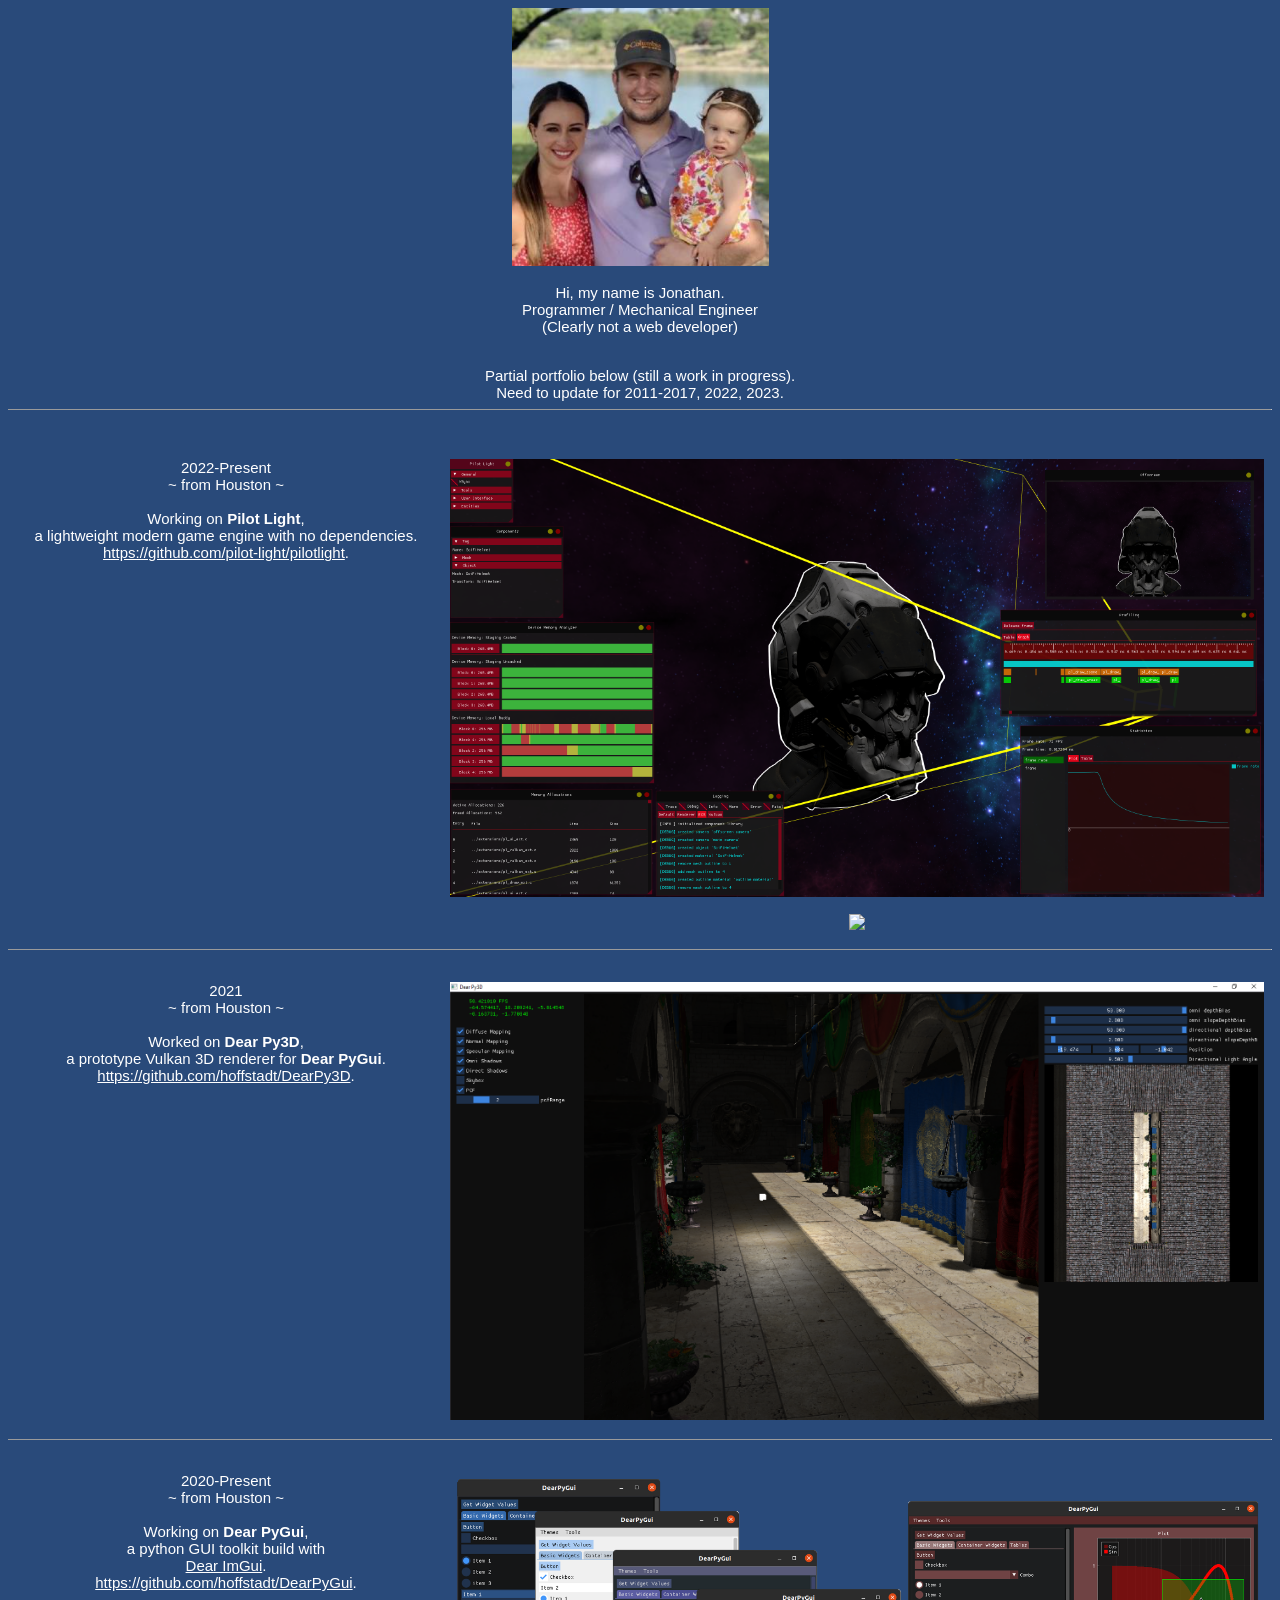
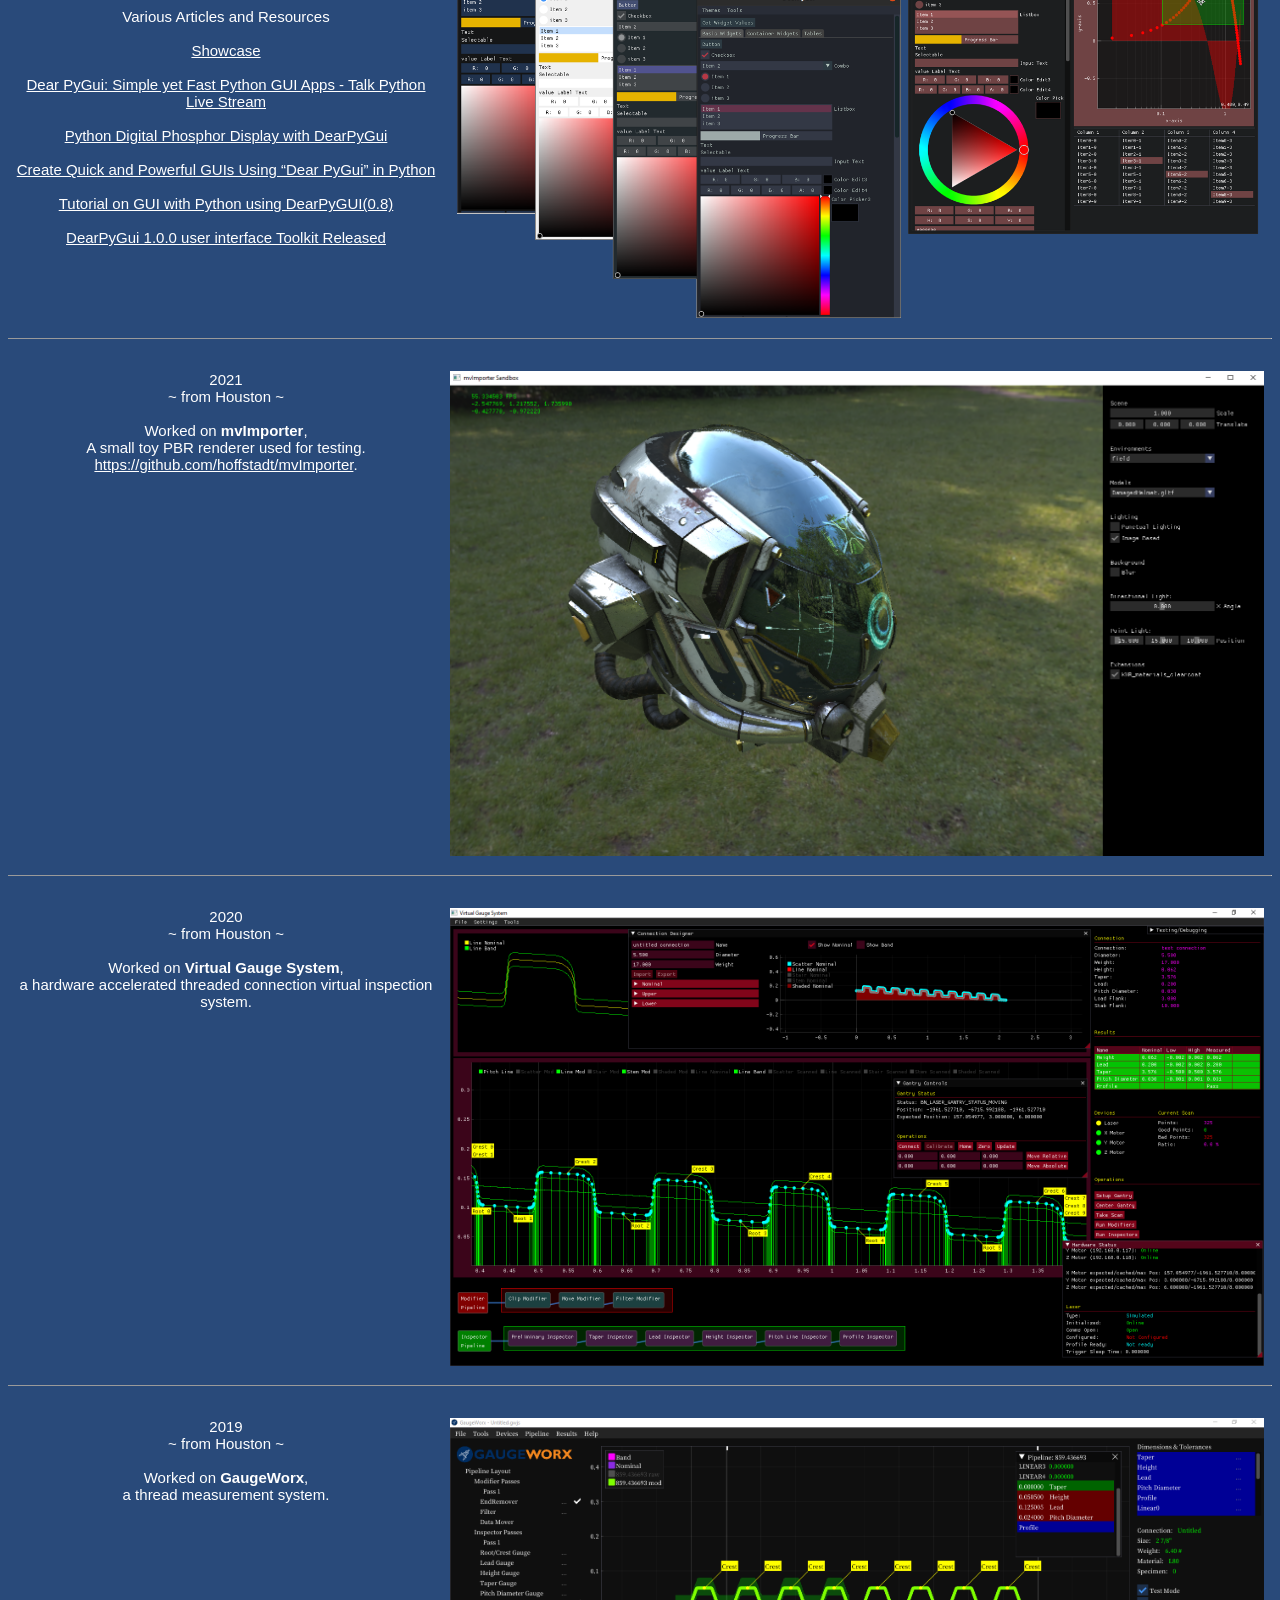
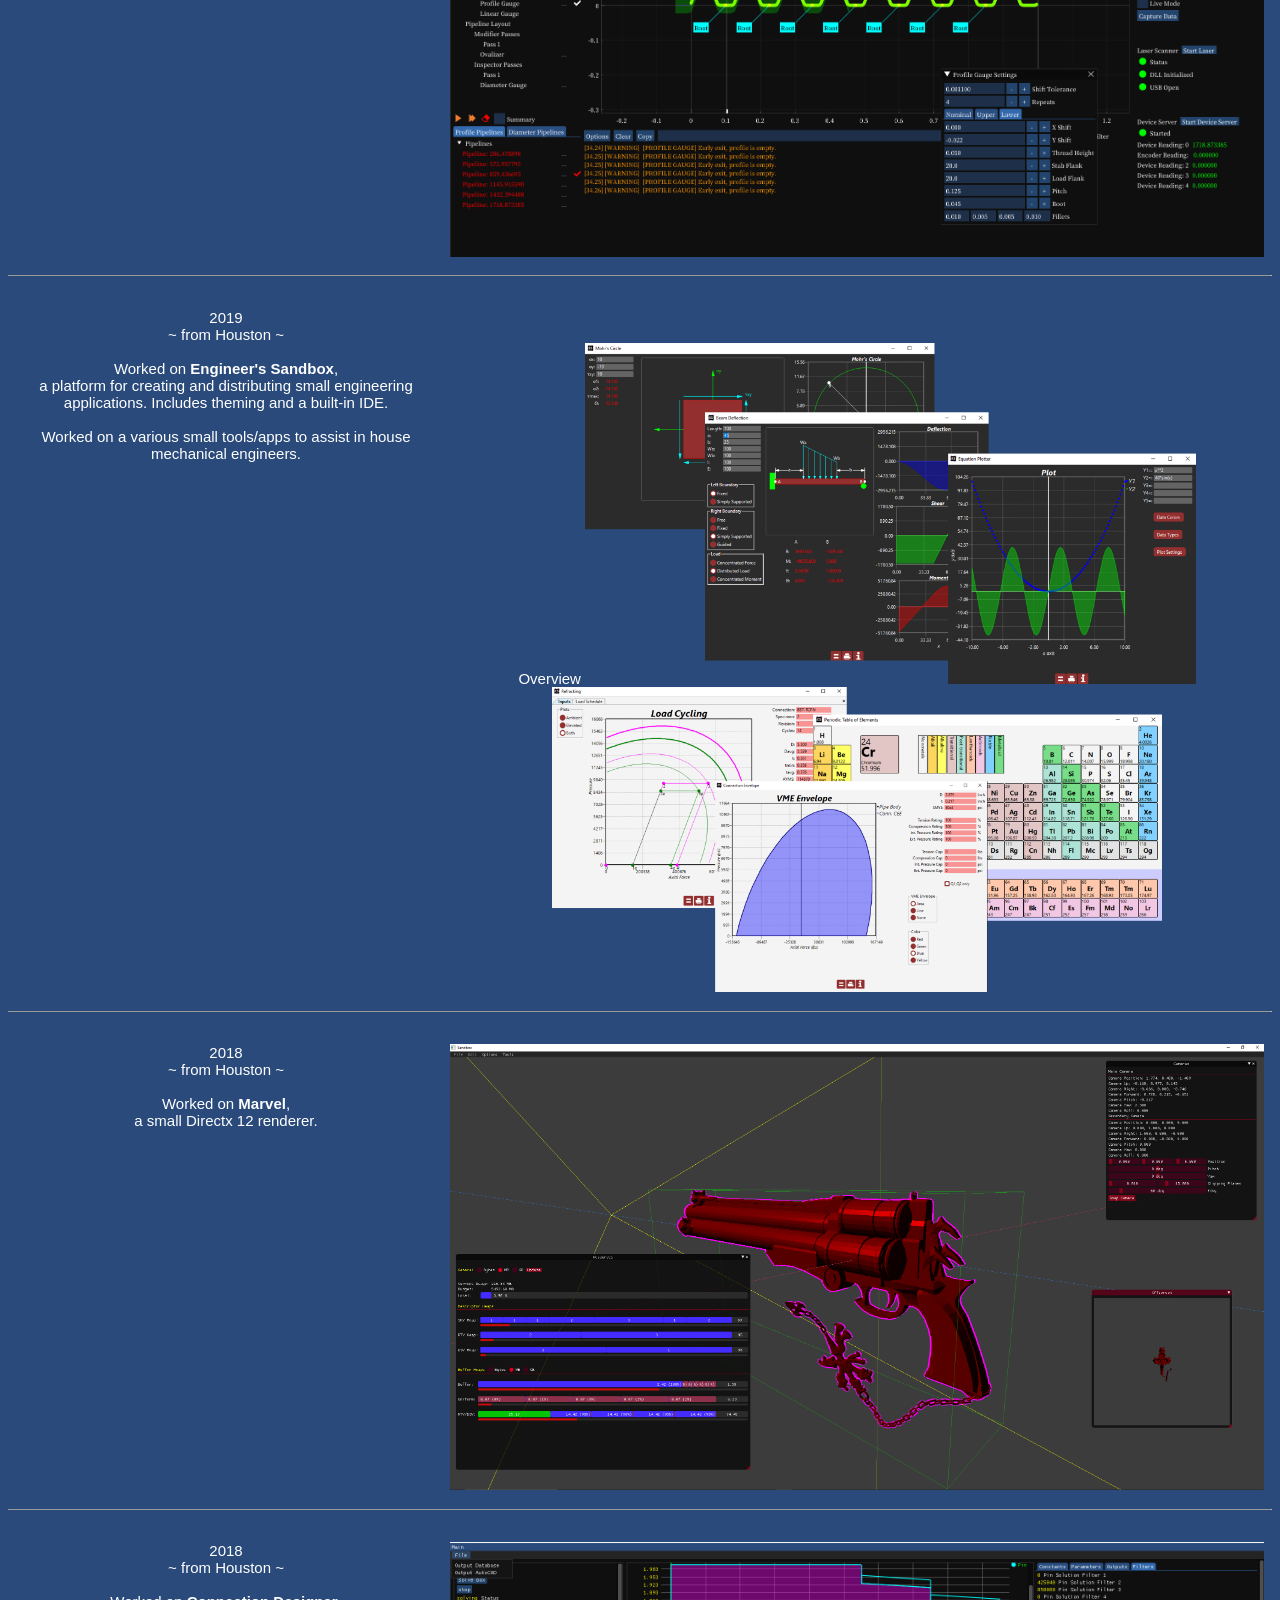
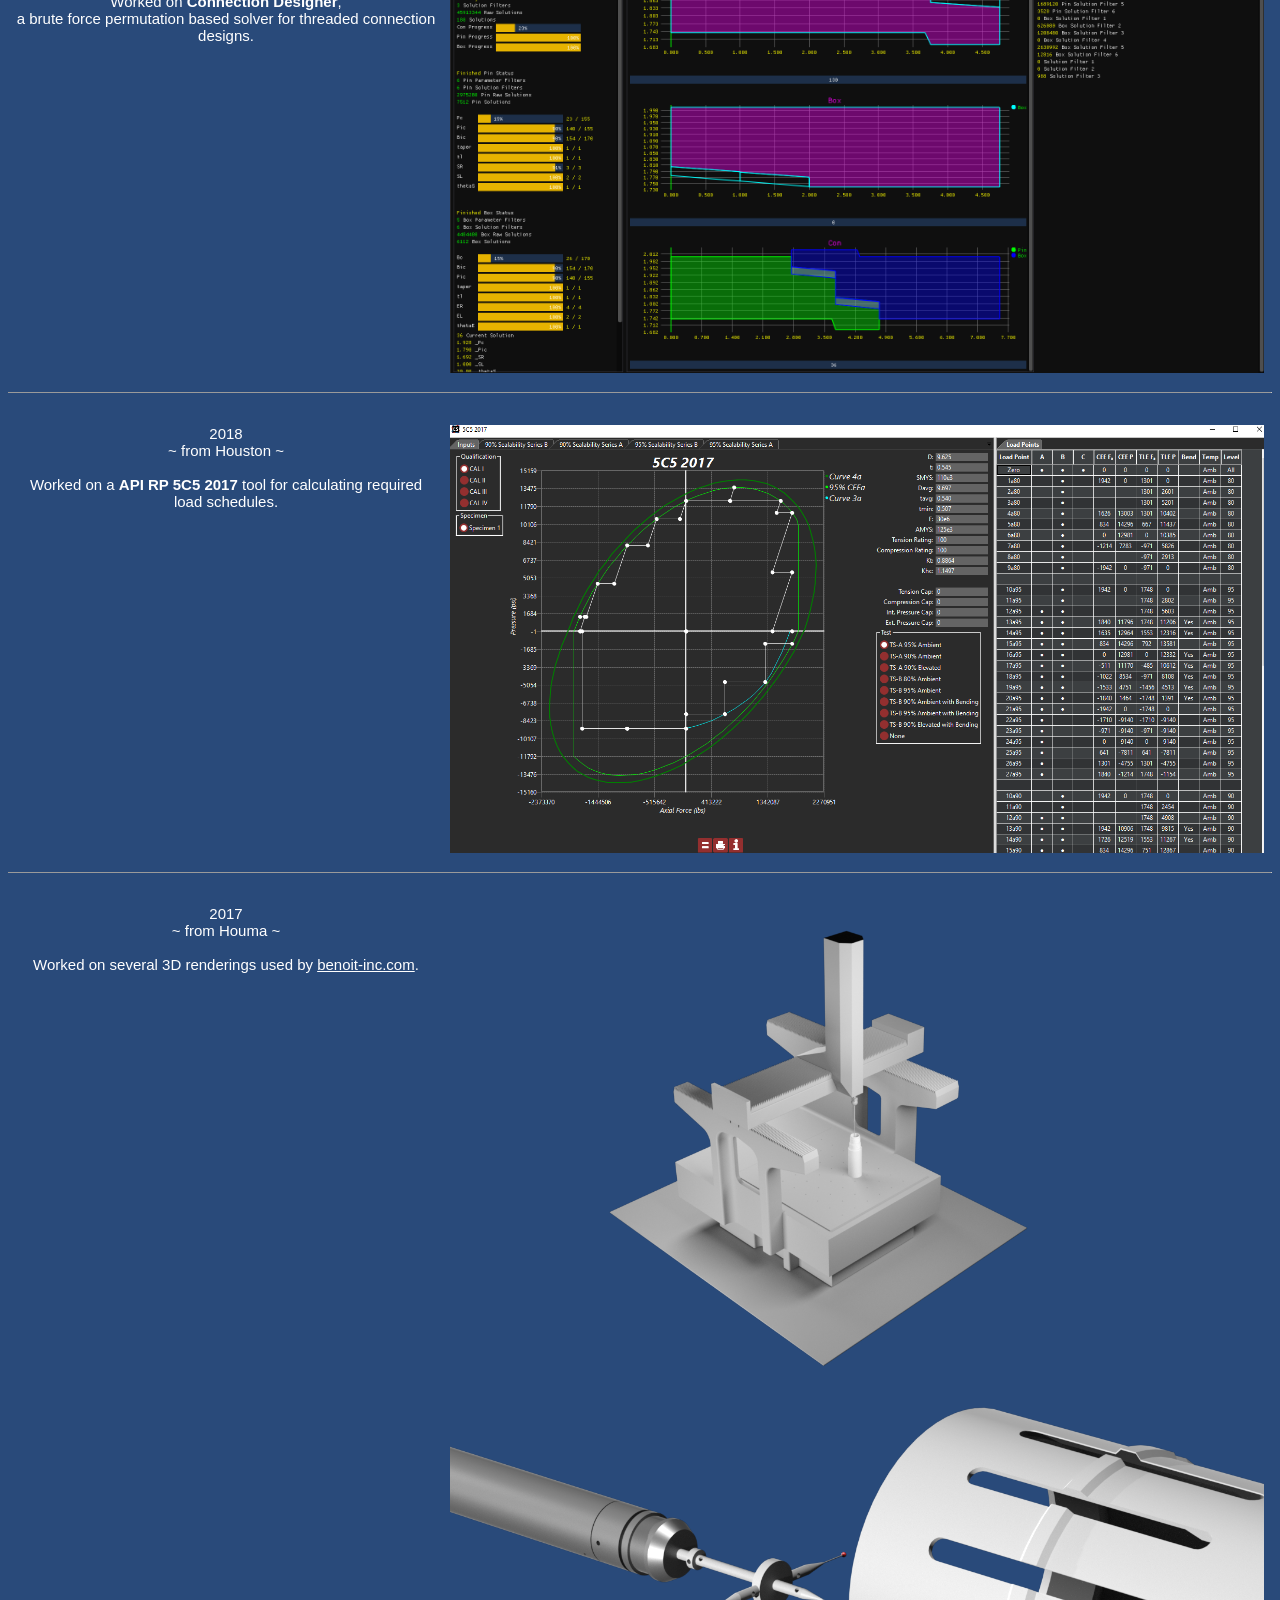
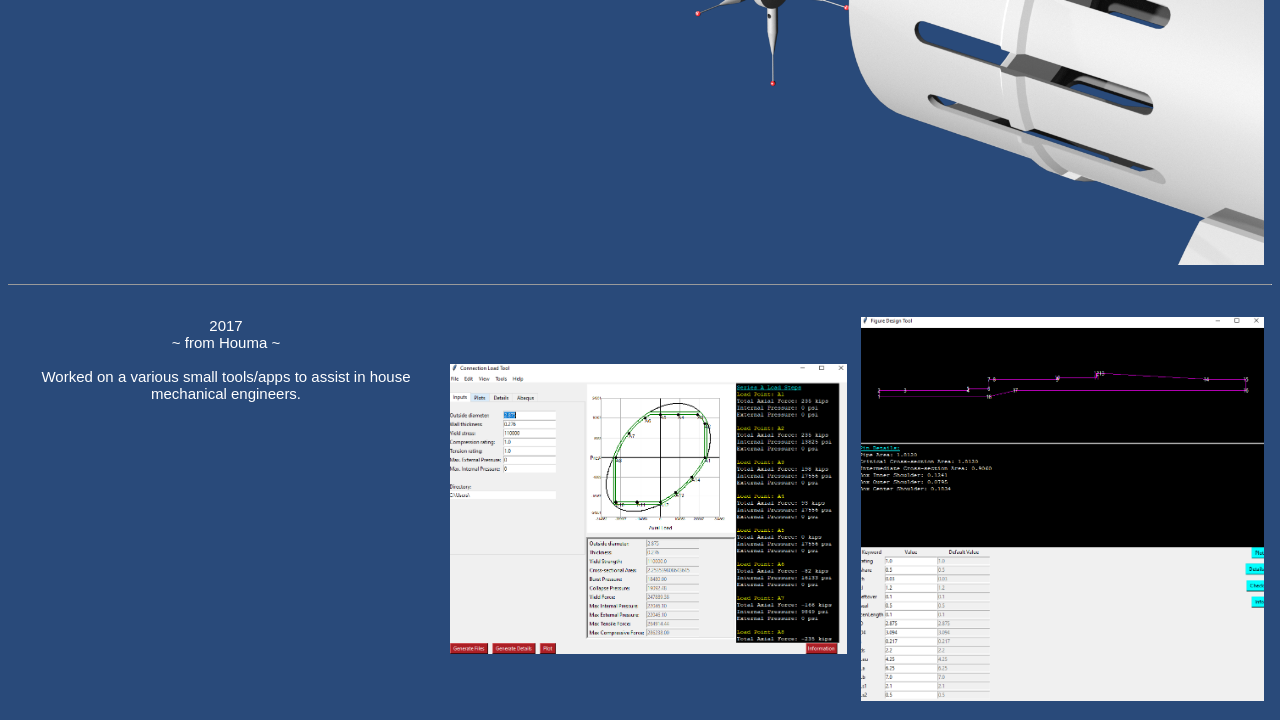
==== docs/index.html @ e937df0d "Update index.html" ====
<!DOCTYPE html>
<html lang="en">
<head>
    <meta charset="UTF-8">
    <title>Jonathan Hoffstadt</title>
</head>

<style>

    body {
        background-color: #294a7a;
        color: white;
        font: 15px Calibri, sans-serif;
    }

    a {
        color: white;
        font: 15px Calibri, sans-serif;
    }

    img {
        alignment: center;
        /*width: 10%;*/
        /*height: 10%;*/
    }


</style>

<body>
    <div style="text-align: center;">

        <img src="images/ProfilePic.png" width="257" height="258" >
        <p>
            Hi, my name is Jonathan.
            <br> Programmer / Mechanical Engineer
            <br> (Clearly not a web developer)
        </p>

        <br> Partial portfolio below (still a work in progress).
        <br> Need to update for 2011-2017, 2022, 2023.
        <HR SIZE="1">

        <TABLE border=0 cellpadding=6>
            <TR>
                <TD valign=top width=420>
                    2022-Present
                    <BR>~ from Houston  ~
                    <BR>
                    <BR>Working on <B>Pilot Light</B>,
                    <BR>a lightweight modern game engine with no dependencies.
                    <BR><A href="https://github.com/pilot-light/pilotlight">https://github.com/pilot-light/pilotlight</A>.
                </TD>
                <br>
                <TD>
                    <img src="images/tooling1.PNG" width=100% height=auto>
                </TD>
            </TR>
            <TR>
                <TD></TD>
                <br>
                <TD>
                    <img src="images/firstimage.PNG" width=100% height=auto>
                </TD>
            </TR>
        </TABLE>

        <HR SIZE="1">

        <TABLE border=0 cellpadding=6>
            <TR>
                <TD valign=top width=420>
                    2021
                    <BR>~ from Houston  ~
                    <BR>
                    <BR>Worked on <B>Dear Py3D</B>,
                    <BR>a prototype Vulkan 3D renderer for <B>Dear PyGui</B>.
                    <BR><A href="https://github.com/hoffstadt/DearPy3D">https://github.com/hoffstadt/DearPy3D</A>.
                </TD>
                <br>
                <TD>
                    <img src="images/dpg3d.png" width=100% height=auto>
                </TD>
            </TR>
        </TABLE>

        <HR SIZE="1">

        <TABLE border=0 cellpadding=6>
            <TR>
                <TD valign=top width=420>
                    2020-Present
                    <BR>~ from Houston  ~
                    <BR>
                    <BR>Working on <B>Dear PyGui</B>,
                    <BR>a python GUI toolkit build with <BR><A href="https://github.com/ocornut/imgui">Dear ImGui</A>.
                    <BR><A href="https://github.com/hoffstadt/DearPyGui">https://github.com/hoffstadt/DearPyGui</A>.
                    <BR>
                    <BR>Various Articles and Resources
                    <BR>
                    <BR><A href="https://github.com/hoffstadt/DearPyGui/wiki/Dear-PyGui-Showcase">Showcase</A>
                    <BR>
                    <BR><A href="https://www.youtube.com/watch?v=vw5aTVx4VVw&t=1971s">Dear PyGui: Simple yet Fast Python GUI Apps - Talk Python Live Stream</A>
                    <BR>
                    <BR><A href="https://teaandtechtime.com/python-digital-phosphor-display-with-dearpygui/">Python Digital Phosphor Display with DearPyGui</A>
                    <BR>
                    <BR><A href="https://medium.datadriveninvestor.com/create-quick-and-powerful-guis-using-dear-pygui-in-python-713cc138bf5a">Create Quick and Powerful GUIs Using “Dear PyGui” in Python</A>
                    <BR>
                    <BR><A href="https://medium.com/geekculture/tutorial-on-gui-with-python-using-dearpygui-0-8-41c25bae3fc9">Tutorial on GUI with Python using DearPyGUI(0.8)</A>
                    <BR>
                    <BR><A href="https://www.itsfoss.net/dearpygui-1-0-0-user-interface-toolkit-released/">DearPyGui 1.0.0 user interface Toolkit Released</A>

                </TD>
                <br>
                <TD>
                    <img src="images/dpg.png" width=100% height=auto>
                </TD>
            </TR>
        </TABLE>

        <HR SIZE="1">

        <TABLE border=0 cellpadding=6>
            <TR>
                <TD valign=top width=420>
                    2021
                    <BR>~ from Houston  ~
                    <BR>
                    <BR>Worked on <B>mvImporter</B>,
                    <BR>A small toy PBR renderer used for testing.
                    <BR><A href="https://github.com/hoffstadt/mvImporter">https://github.com/hoffstadt/mvImporter</A>.
                    <BR>
                    <BR>
                </TD>
                <br>
                <TD>
                    <img src="images/mvimporter.png" width=100% height=auto>
                </TD>
            </TR>
        </TABLE>

        <HR SIZE="1">

        <TABLE border=0 cellpadding=6>
            <TR>
                <TD valign=top width=420>
                    2020
                    <BR>~ from Houston  ~
                    <BR>
                    <BR>Worked on <B>Virtual Gauge System</B>,
                    <BR> a hardware accelerated threaded connection virtual inspection system.
                    <BR>
                </TD>
                <br>
                <TD>
                    <img src="images/vgs.png" width=100% height=auto>
                </TD>
            </TR>
        </TABLE>

        <HR SIZE="1">

        <TABLE border=0 cellpadding=6>
            <TR>
                <TD valign=top width=420>
                    2019
                    <BR>~ from Houston  ~
                    <BR>
                    <BR>Worked on <B>GaugeWorx</B>,
                    <BR>a thread measurement system.
                    <BR>
                </TD>
                <br>
                <TD>
                    <img src="images/gaugeworx.png" width=100% height=auto>

                </TD>
            </TR>
        </TABLE>

        <HR SIZE="1">

        <TABLE border=0 cellpadding=6>
            <TR>
                <TD valign=top width=420>
                    2019
                    <BR>~ from Houston  ~
                    <BR>
                    <BR>Worked on <B>Engineer's Sandbox</B>,
                    <BR>a platform for creating and distributing small engineering
                    <BR>applications. Includes theming and a built-in IDE.
                    <BR>
                    <BR> Worked on a various small tools/apps to assist in house mechanical engineers.
                </TD>
                <br>
                <TD>
                    <BR>
                    <BR>Overview
                    <img src="images/collection1.png" width=75% height=auto border=0>
                    <img src="images/collection2.png" width=75% height=auto border=0>
                </TD>
            </TR>
        </TABLE>

        <HR SIZE="1">

        <TABLE border=0 cellpadding=6>
            <TR>
                <TD valign=top width=420>
                    2018
                    <BR>~ from Houston  ~
                    <BR>
                    <BR>Worked on <B>Marvel</B>,
                    <BR>a small Directx 12 renderer.
                    <BR>
                </TD>
                <br>
                <TD>
                    <img src="images/marvel.PNG" width=100% height=auto>

                </TD>
            </TR>
        </TABLE>

        <HR SIZE="1">

        <TABLE border=0 cellpadding=6>
            <TR>
                <TD valign=top width=420>
                    2018
                    <BR>~ from Houston  ~
                    <BR>
                    <BR>Worked on <B>Connection Designer</B>,
                    <BR>a brute force permutation based solver for threaded connection designs.
                    <BR>
                </TD>
                <br>
                <TD>
                    <img src="images/connectiondesigner.png" width=100% height=auto>
                </TD>
            </TR>
        </TABLE>

        <HR SIZE="1">

        <TABLE border=0 cellpadding=6>
            <TR>
                <TD valign=top width=420>
                    2018
                    <BR>~ from Houston  ~
                    <BR>
                    <BR>Worked on a <B>API RP 5C5 2017</B> tool for calculating required load schedules.
                    <BR>
                </TD>
                <br>
                <TD>
                    <img src="images/5c5tool.png" width=100% height=auto>
                </TD>
            </TR>
        </TABLE>

        <HR SIZE="1">

        <TABLE border=0 cellpadding=6>
            <TR>
                <TD valign=top width=420>
                    2017
                    <BR>~ from Houma  ~
                    <BR>
                    <BR>Worked on several 3D renderings used by <A href="https://benoit-inc.com/">benoit-inc.com</A>.
                    <BR>
                </TD>
                <br>
                <TD>
                    <img src="images/cmm.png" width=100% height=auto>
                    <img src="images/cmmprob.png" width=100% height=auto>
                </TD>
            </TR>
        </TABLE>

        <HR SIZE="1">

        <TABLE border=0 cellpadding=6>
            <TR>
                <TD valign=top width=420>
                    2017
                    <BR>~ from Houma  ~
                    <BR>
                    <BR>Worked on a various small tools/apps to assist in house mechanical engineers.
                    <BR>
                </TD>
                <br>
                <TD>
                    <img src="images/oldconnectiontool.png" width=100% height=auto>
                </TD>
                <TD>
                    <img src="images/figuredesign.png" width=100% height=auto>
                </TD>
            </TR>
        </TABLE>

    </div>
</body>
</html>
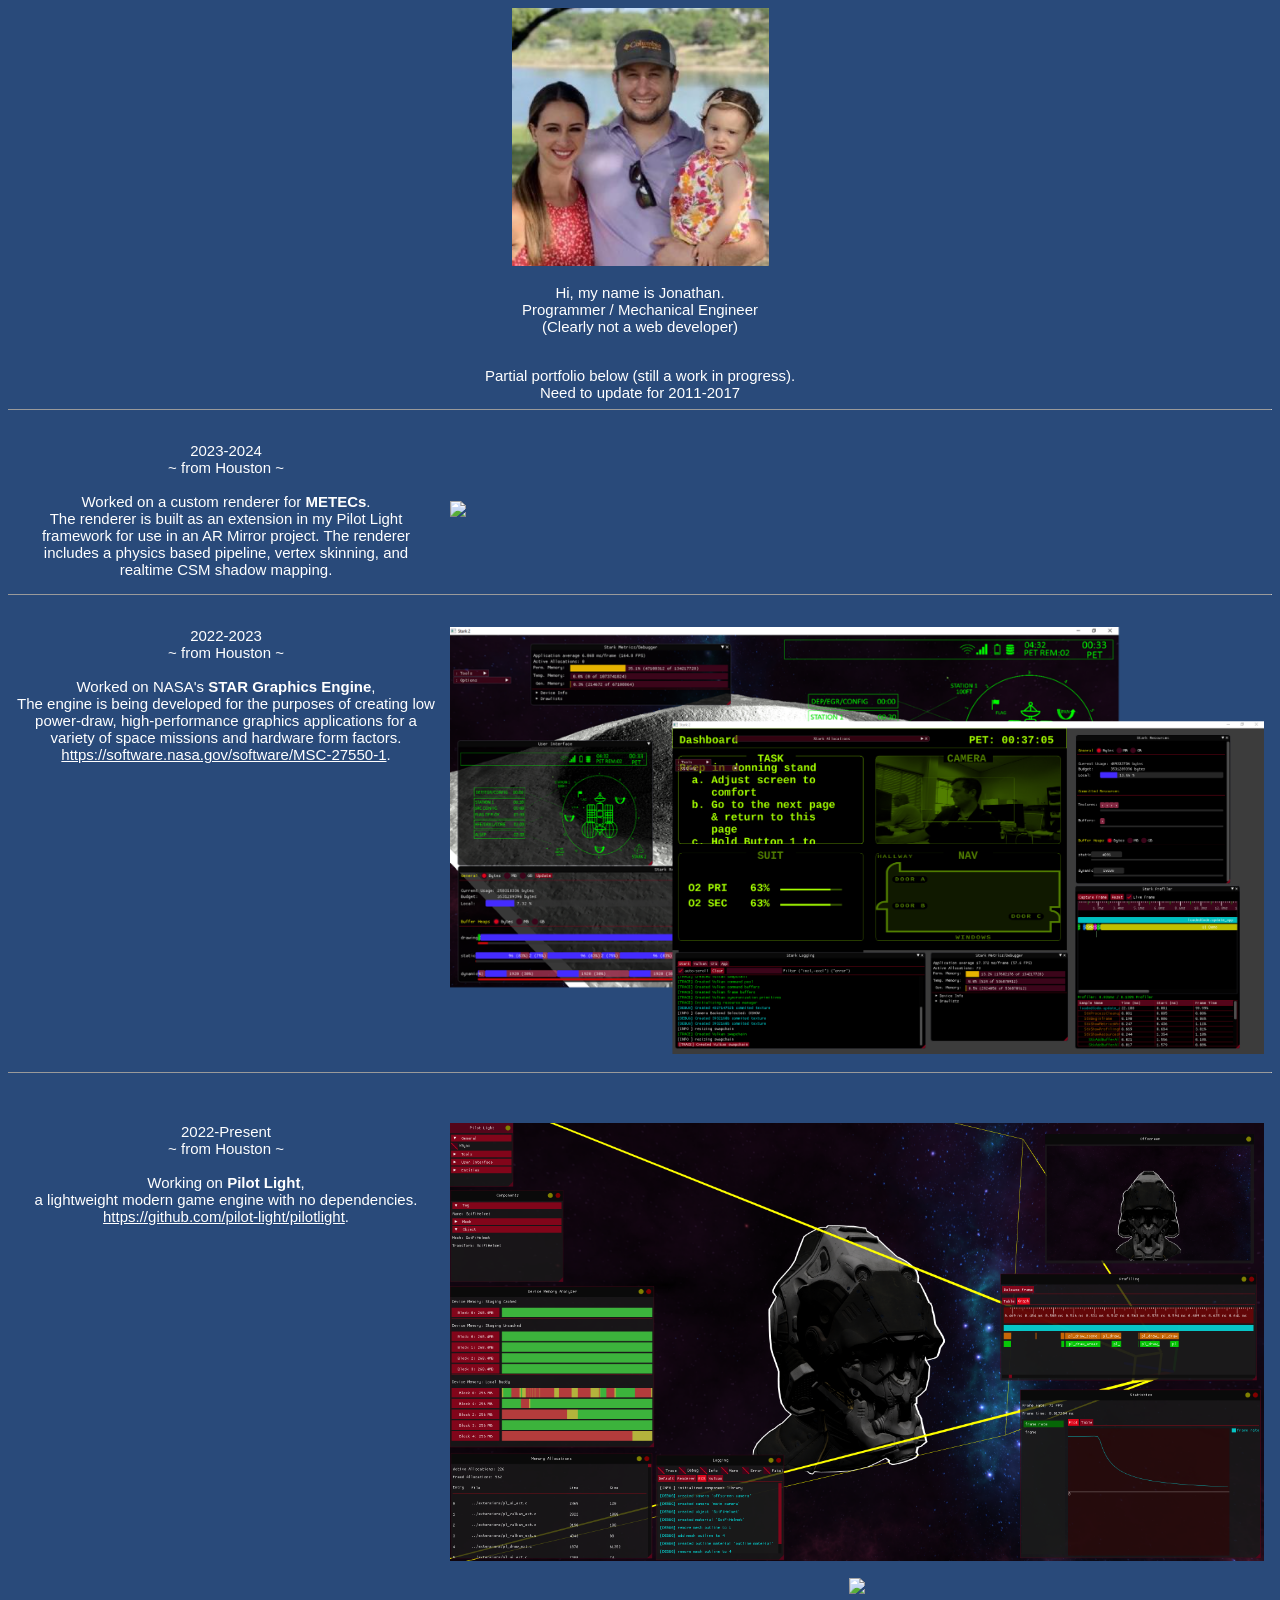
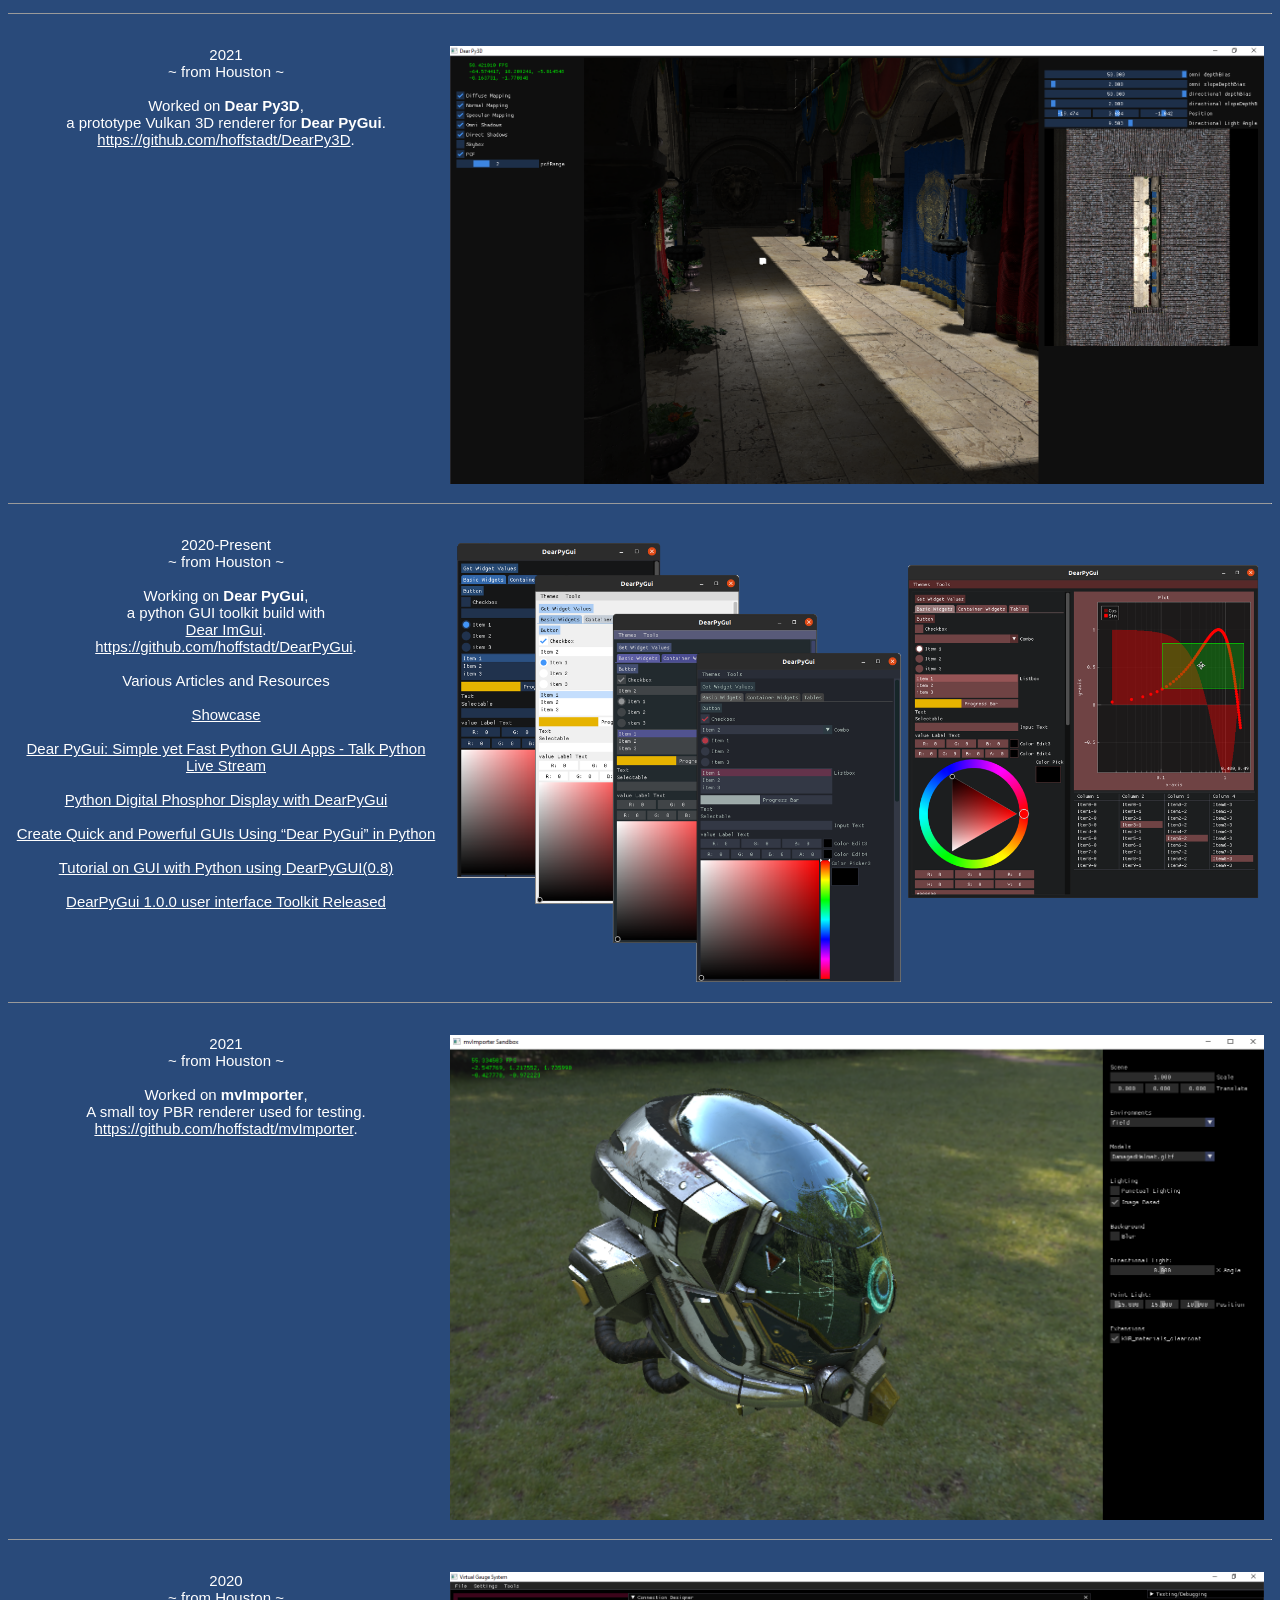
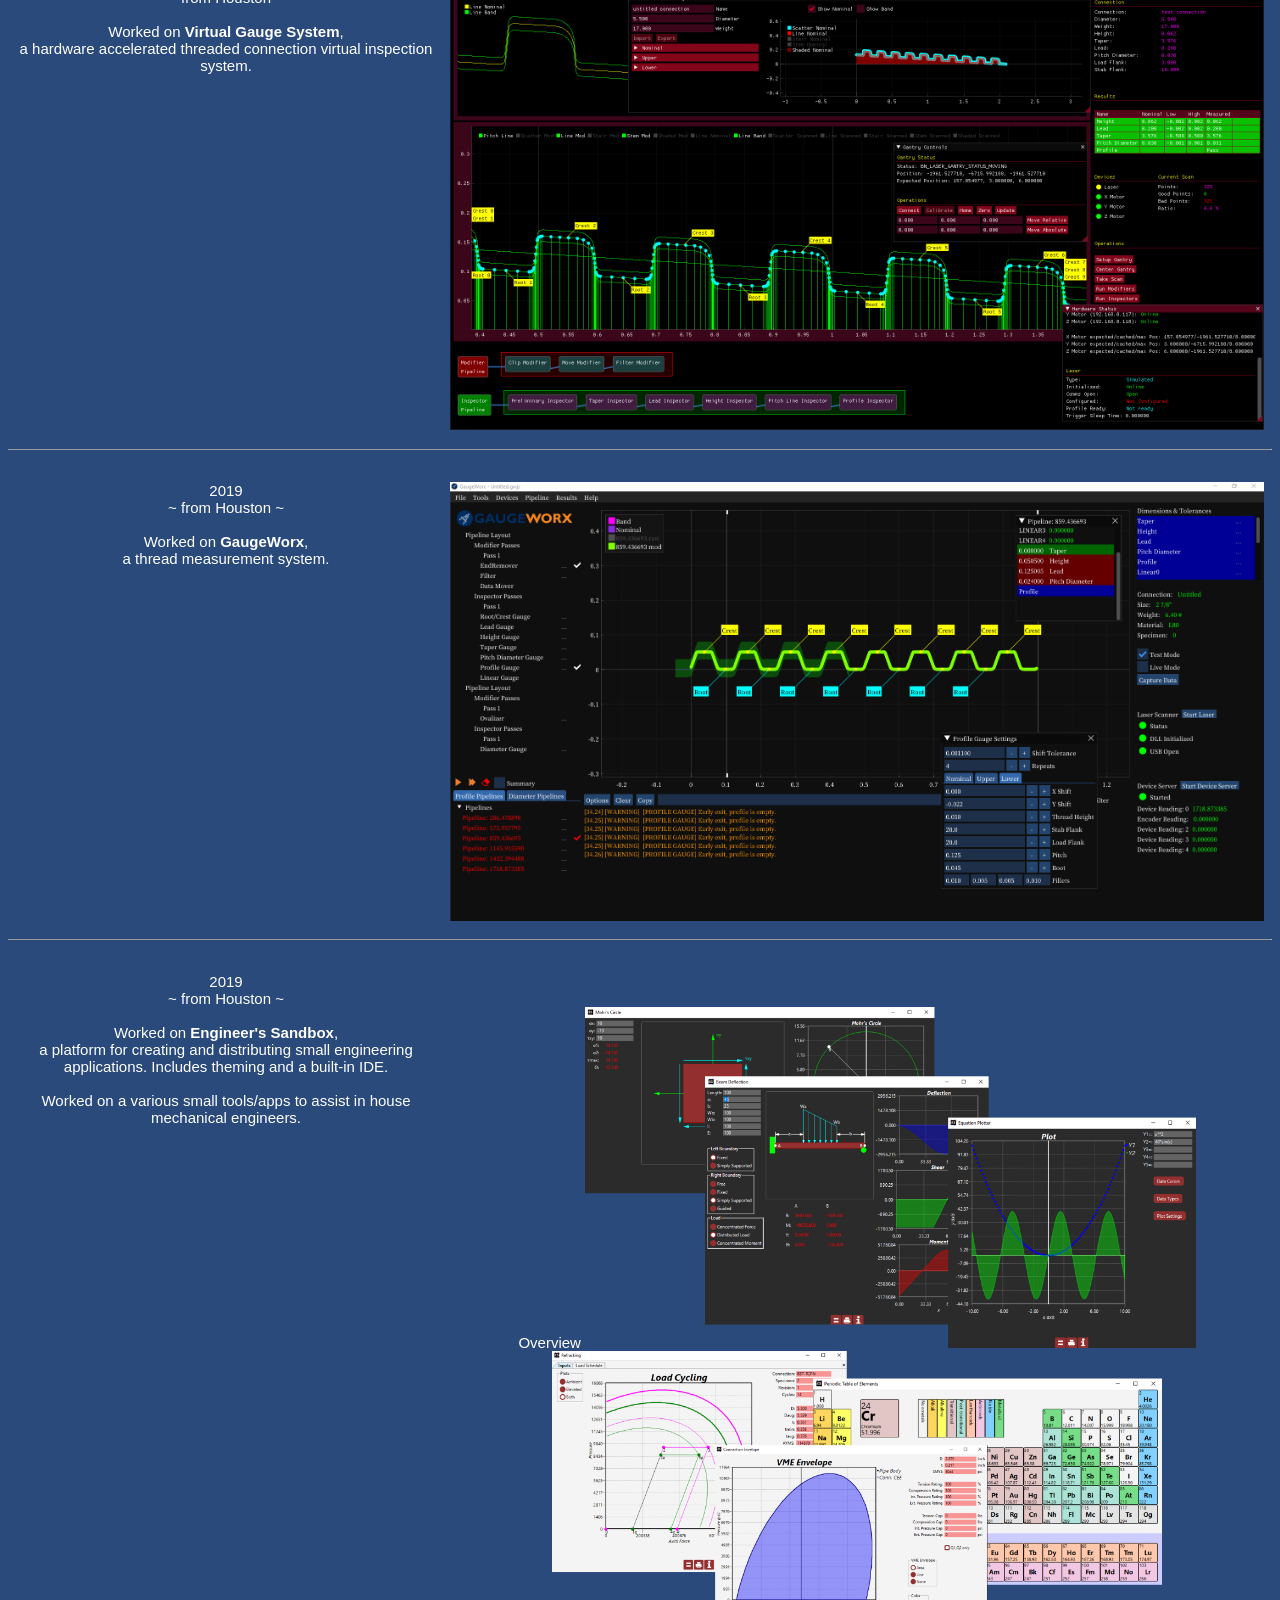
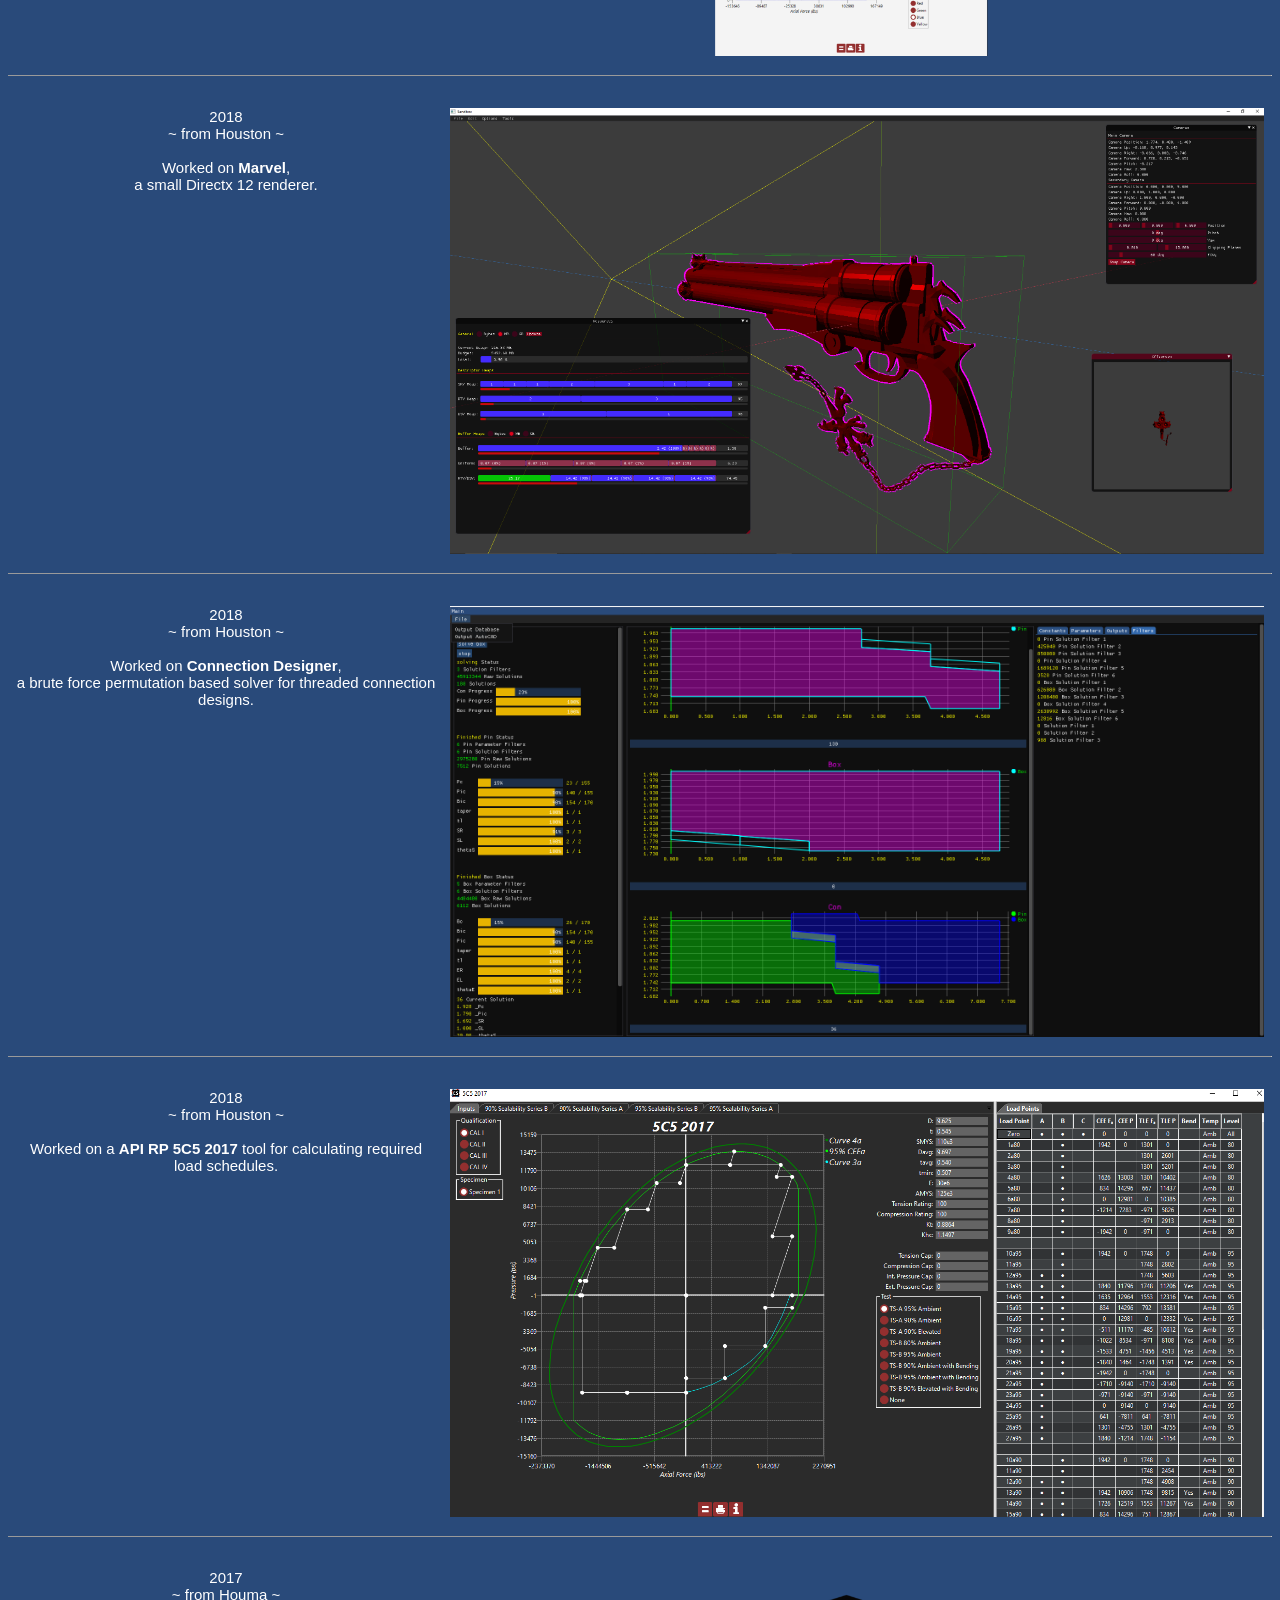
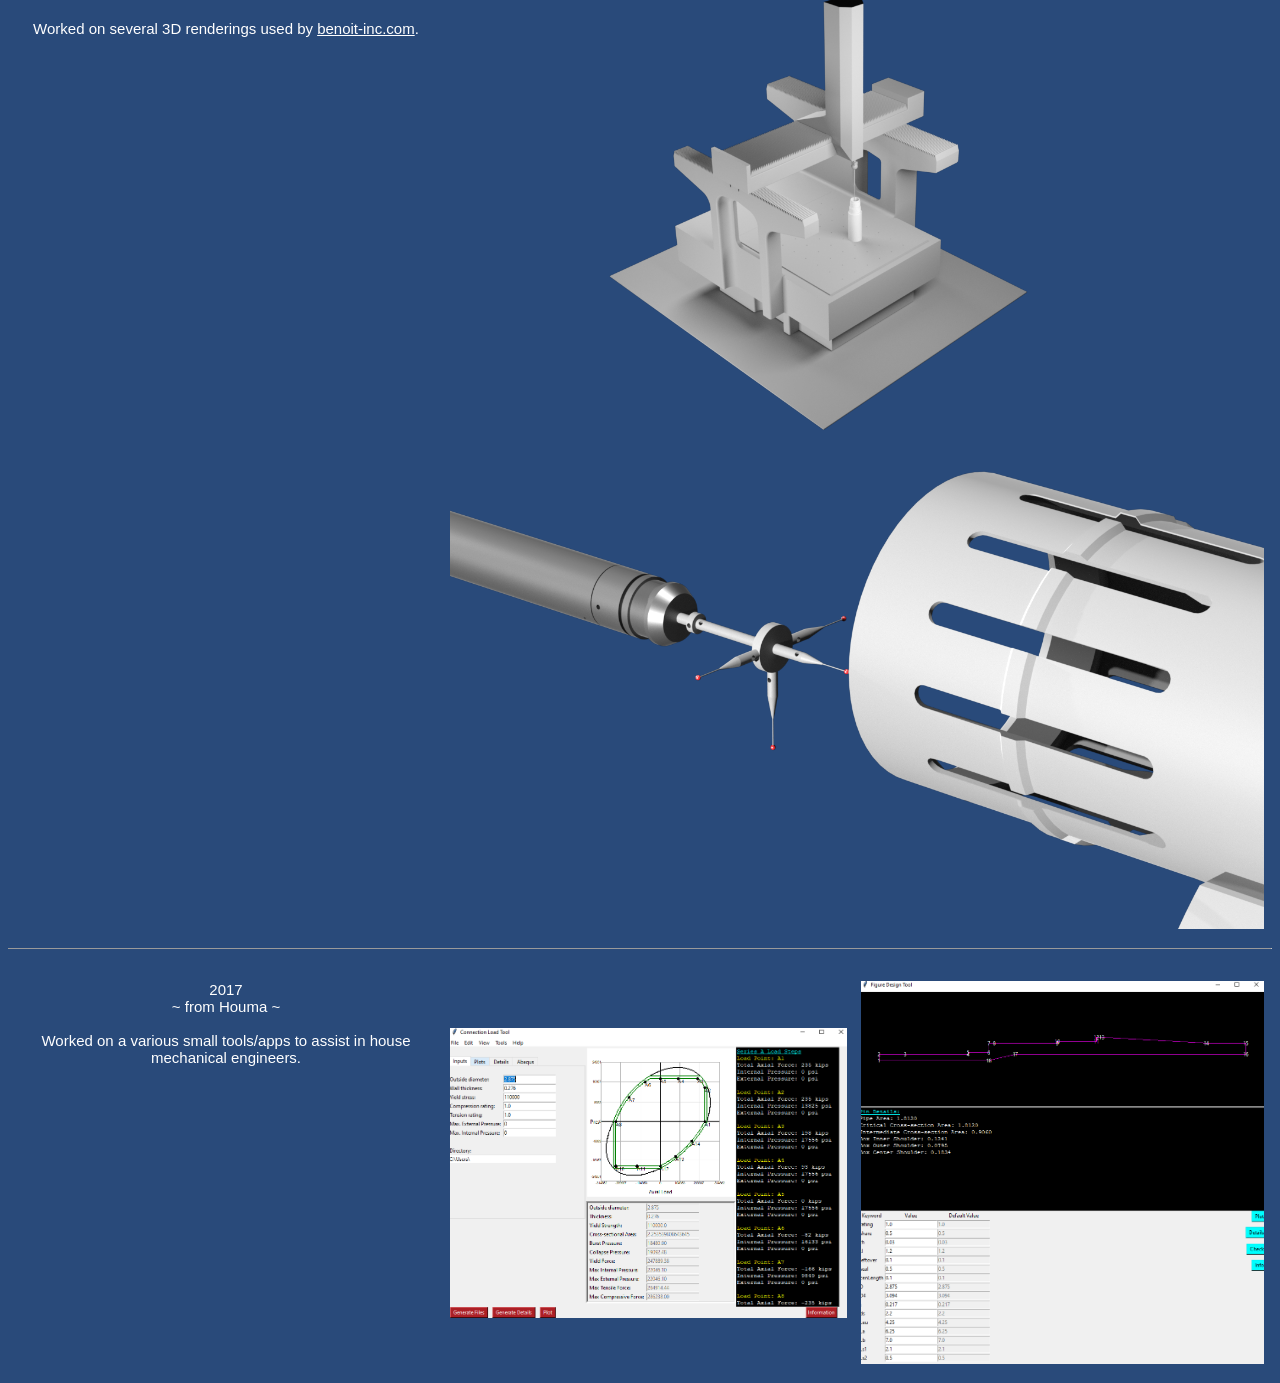
==== commit da3743b3: "update" ====
--- a/docs/index.html
+++ b/docs/index.html
@@ -38,7 +38,45 @@
         </p>
 
         <br> Partial portfolio below (still a work in progress).
-        <br> Need to update for 2011-2017, 2022, 2023.
+        <br> Need to update for 2011-2017
+
+        <HR SIZE="1">
+
+        <TABLE border=0 cellpadding=6>
+            <TR>
+                <TD valign=top width=420>
+                    2023-2024
+                    <BR>~ from Houston  ~
+                    <BR>
+                    <BR>Worked on a custom renderer for <B>METECs</B>.
+                    <BR>The renderer is built as an extension in my Pilot Light framework for use in an AR Mirror project. The renderer includes a physics based pipeline, vertex skinning, and realtime CSM shadow mapping.</BR>
+                </TD>
+                <br>
+                <TD>
+                    <img src="images/custom.png" width=100% height=auto>
+                </TD>
+            </TR>
+        </TABLE>
+
+        <HR SIZE="1">
+
+        <TABLE border=0 cellpadding=6>
+            <TR>
+                <TD valign=top width=420>
+                    2022-2023
+                    <BR>~ from Houston  ~
+                    <BR>
+                    <BR>Worked on NASA's <B>STAR Graphics Engine</B>,
+                    <BR>The engine is being developed for the purposes of creating low power-draw, high-performance graphics applications for a variety of space missions and hardware form factors.
+                    <BR><A href="https://software.nasa.gov/software/MSC-27550-1">https://software.nasa.gov/software/MSC-27550-1</A>.
+                </TD>
+                <br>
+                <TD>
+                    <img src="images/star_engine.png" width=100% height=auto>
+                </TD>
+            </TR>
+        </TABLE>
+
         <HR SIZE="1">
 
         <TABLE border=0 cellpadding=6>
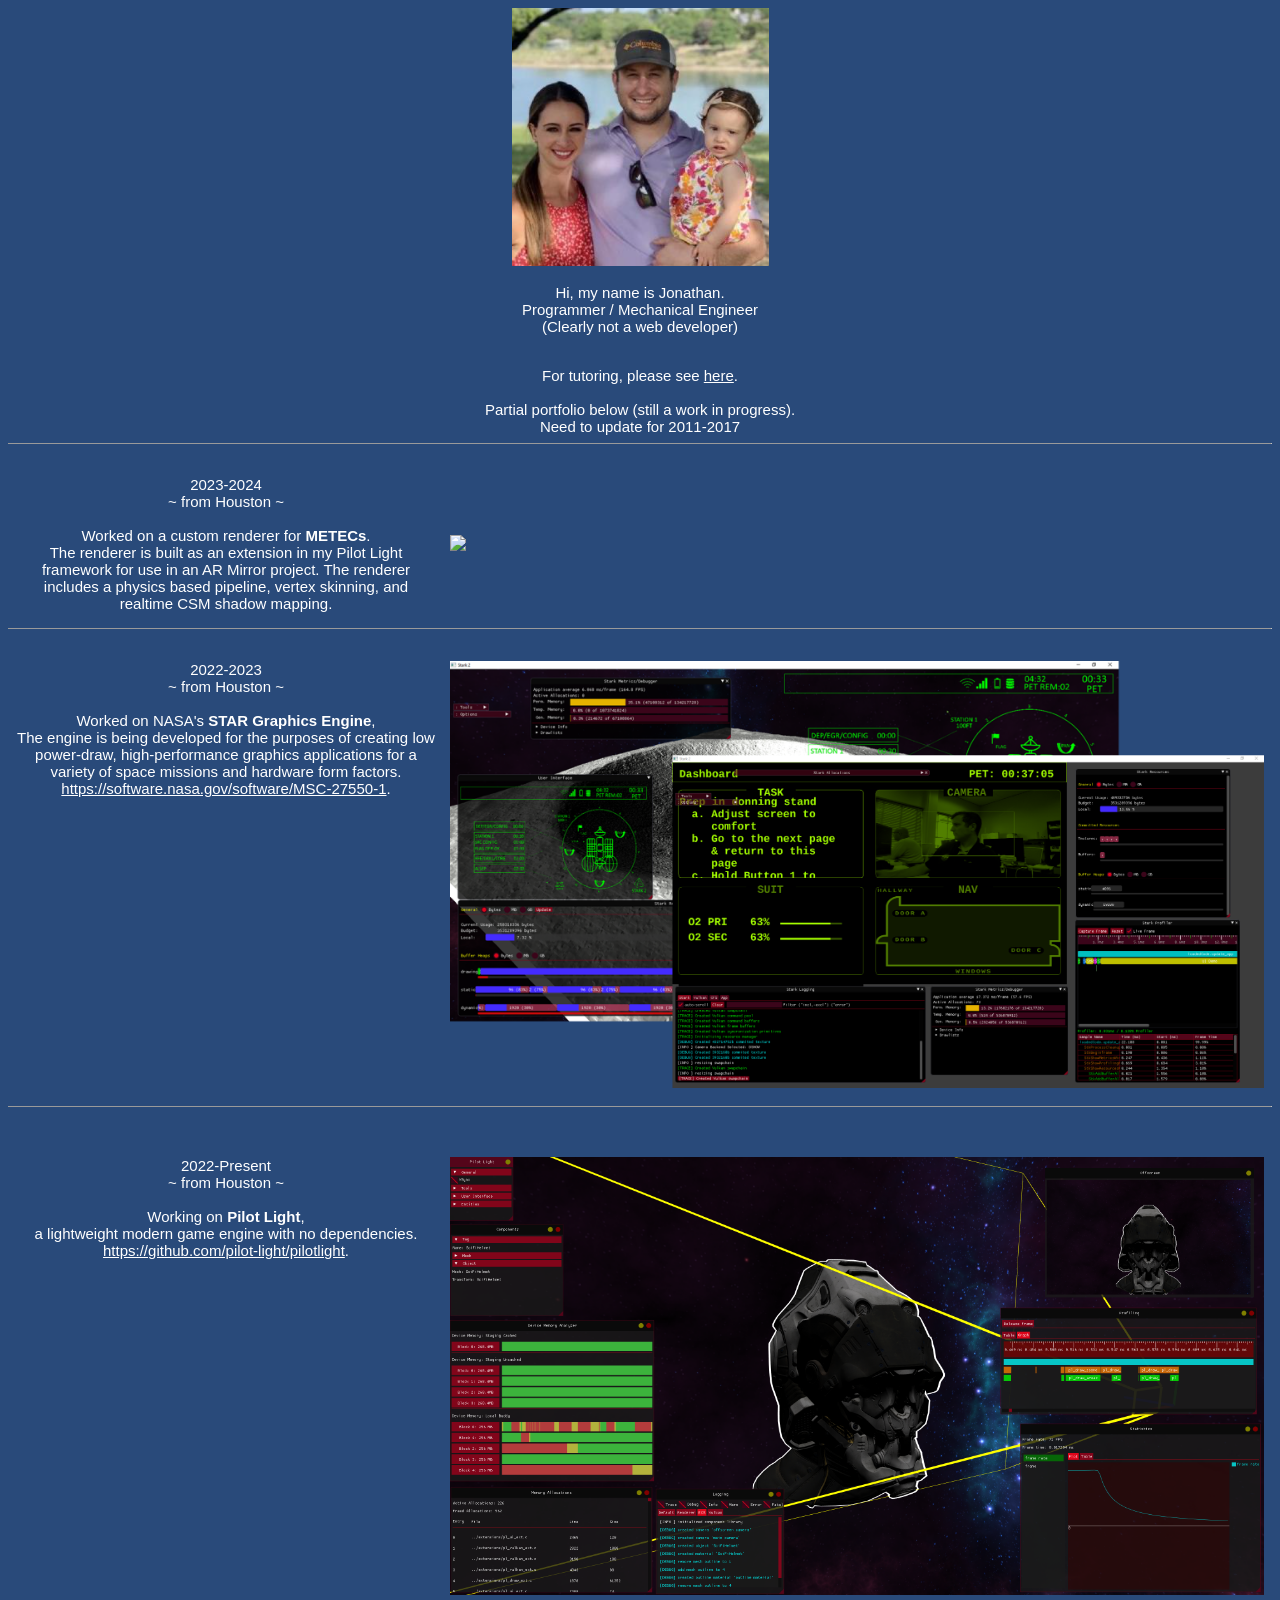
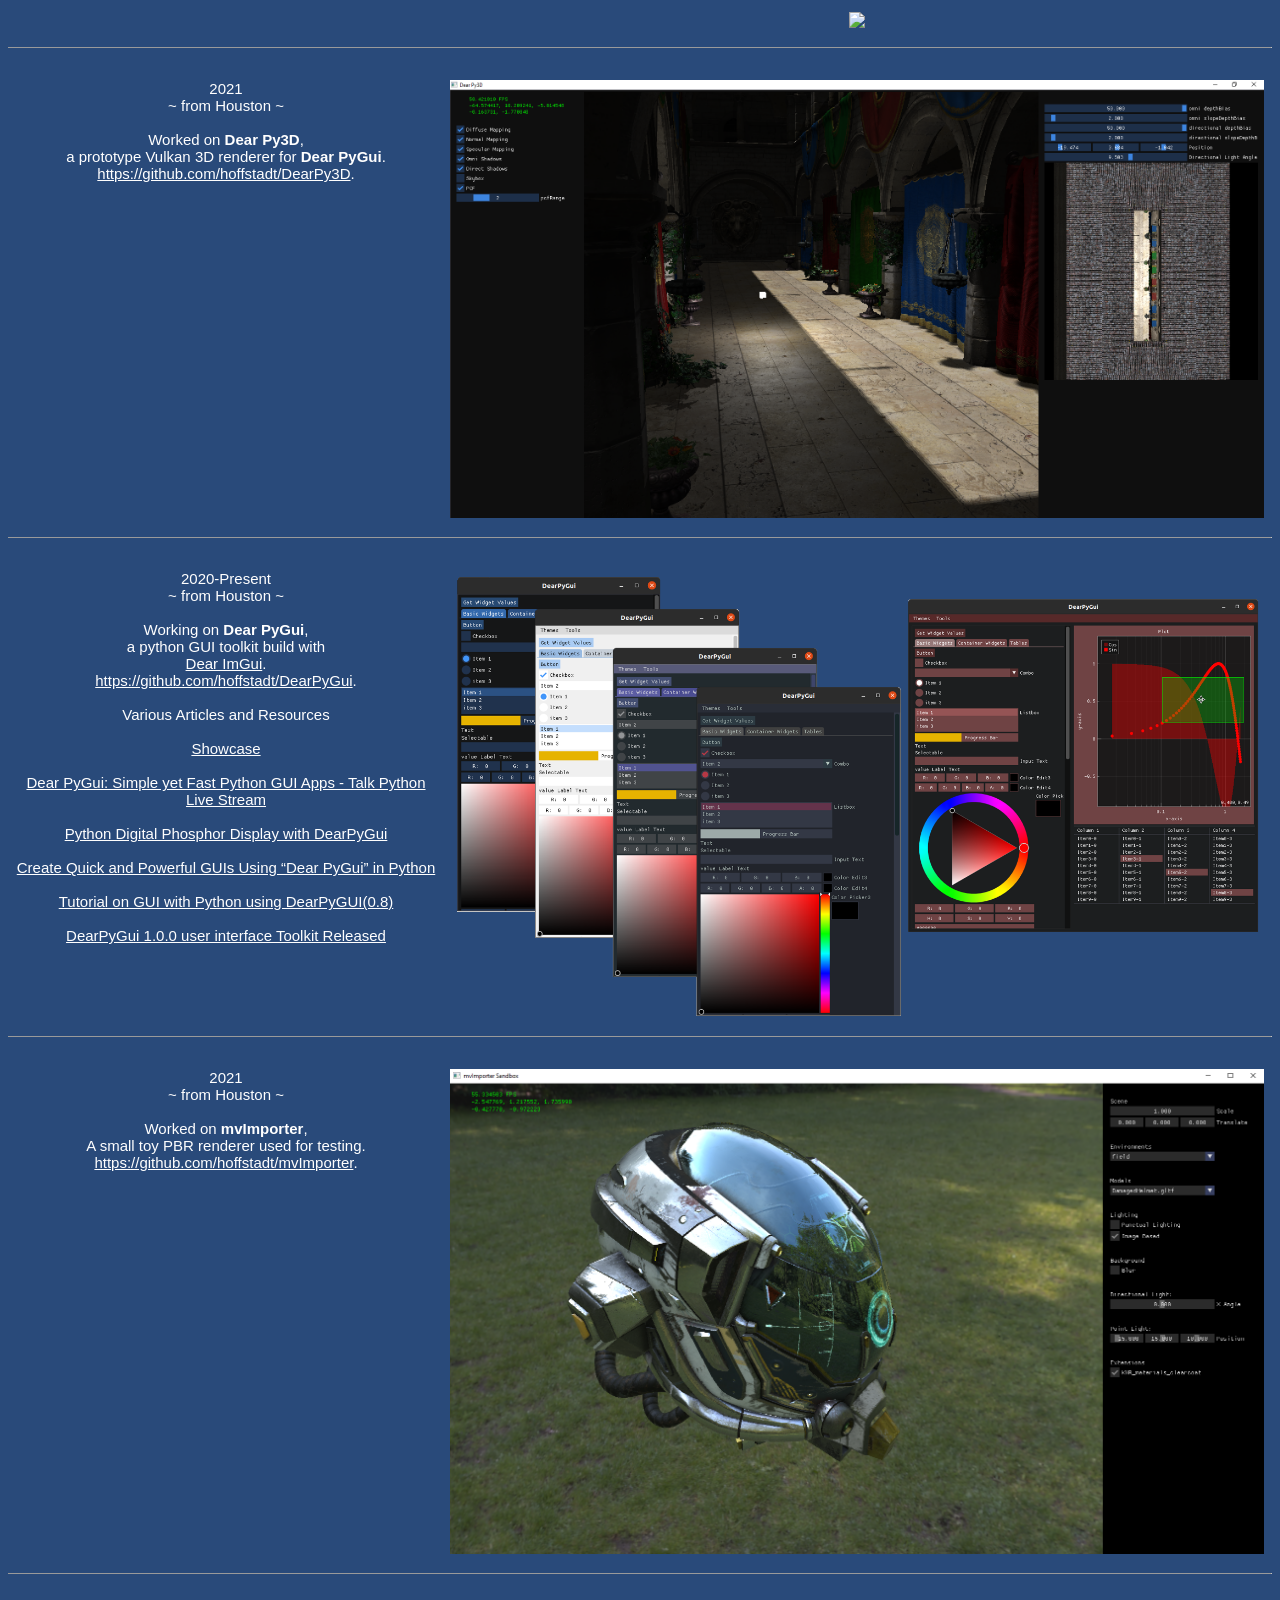
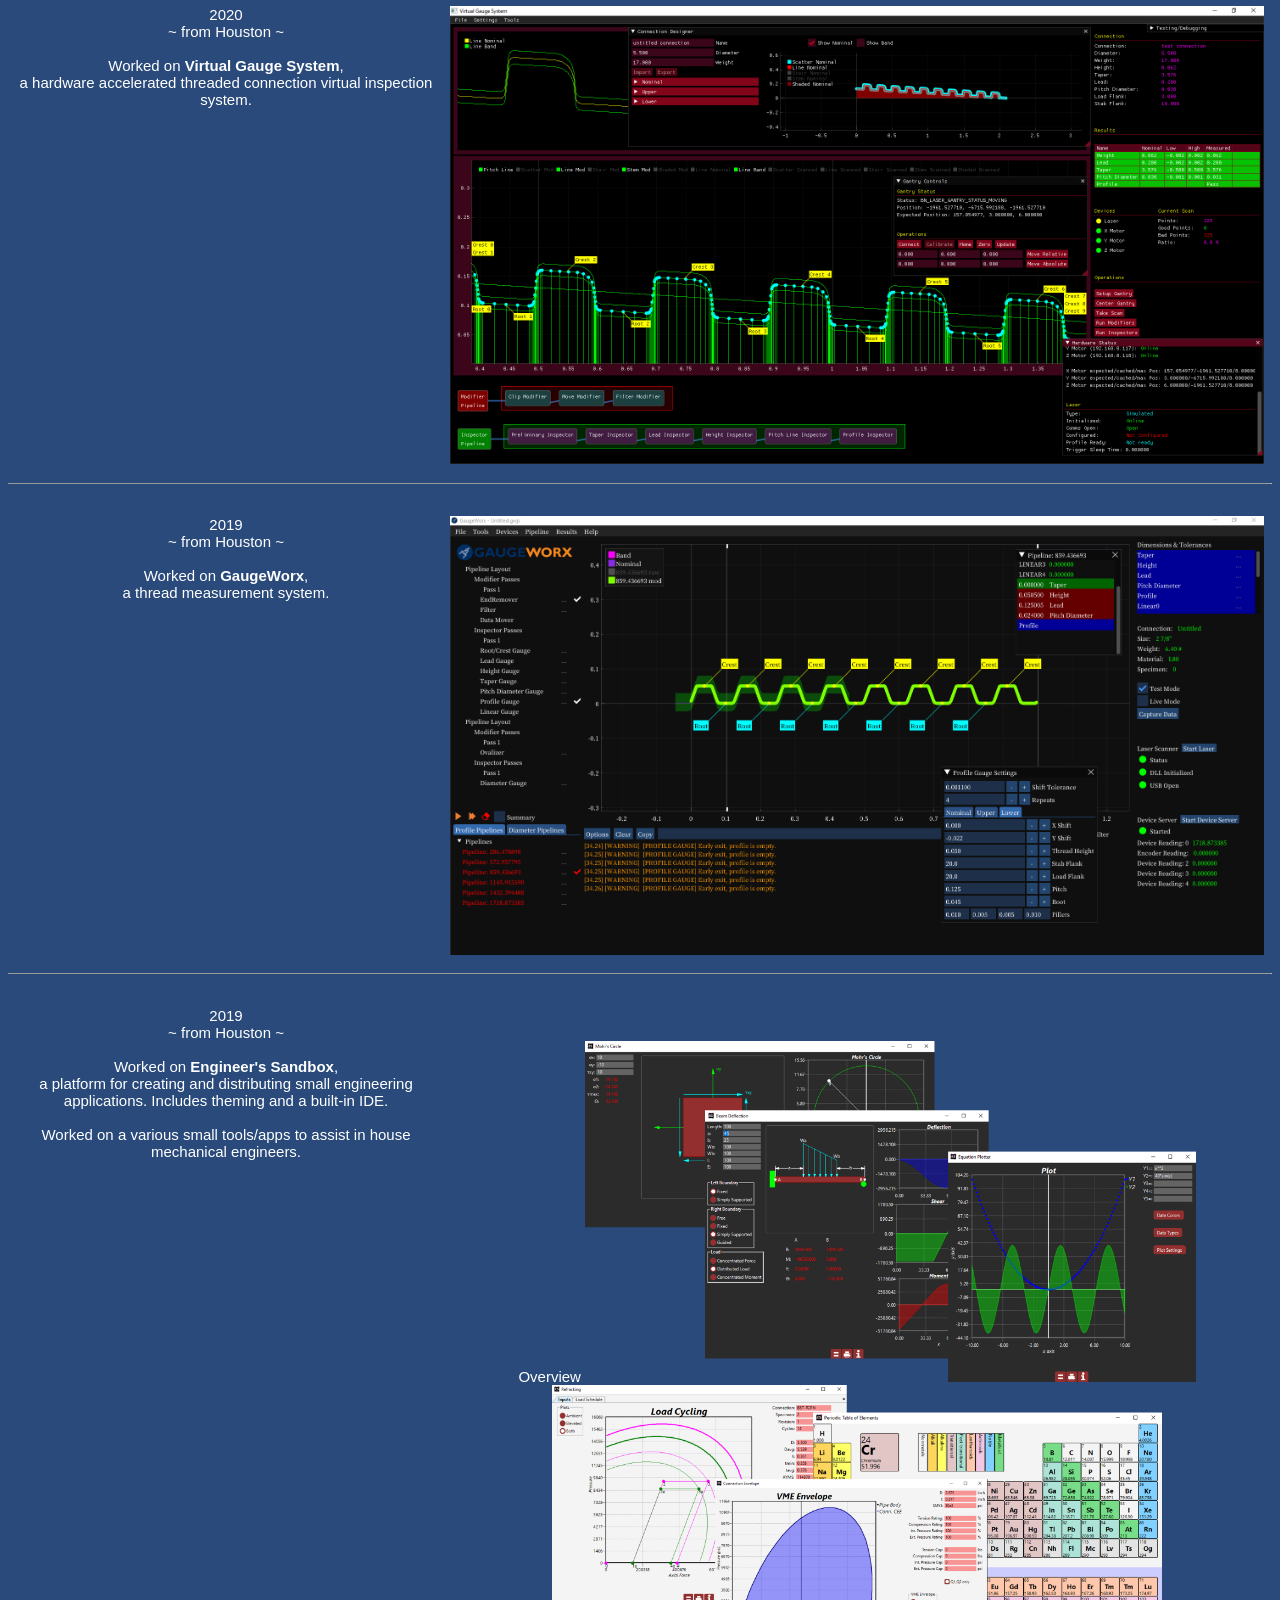
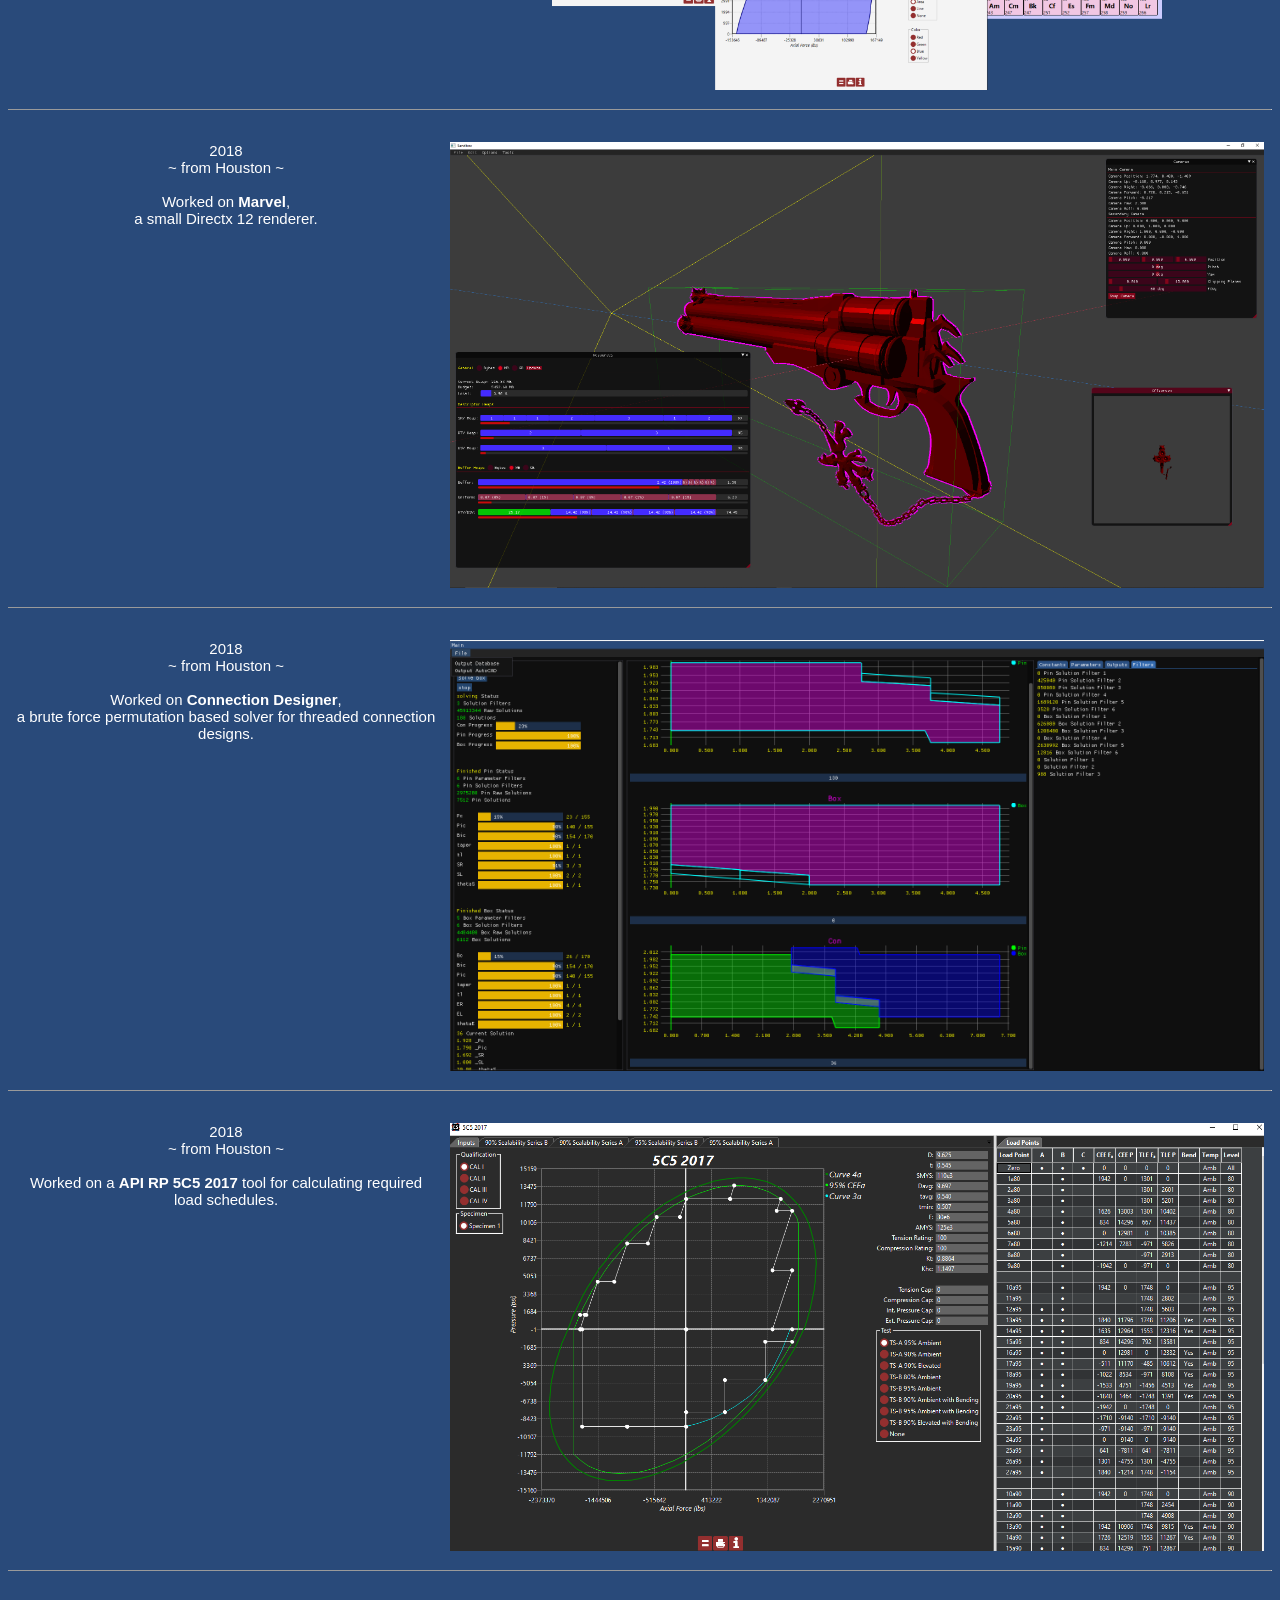
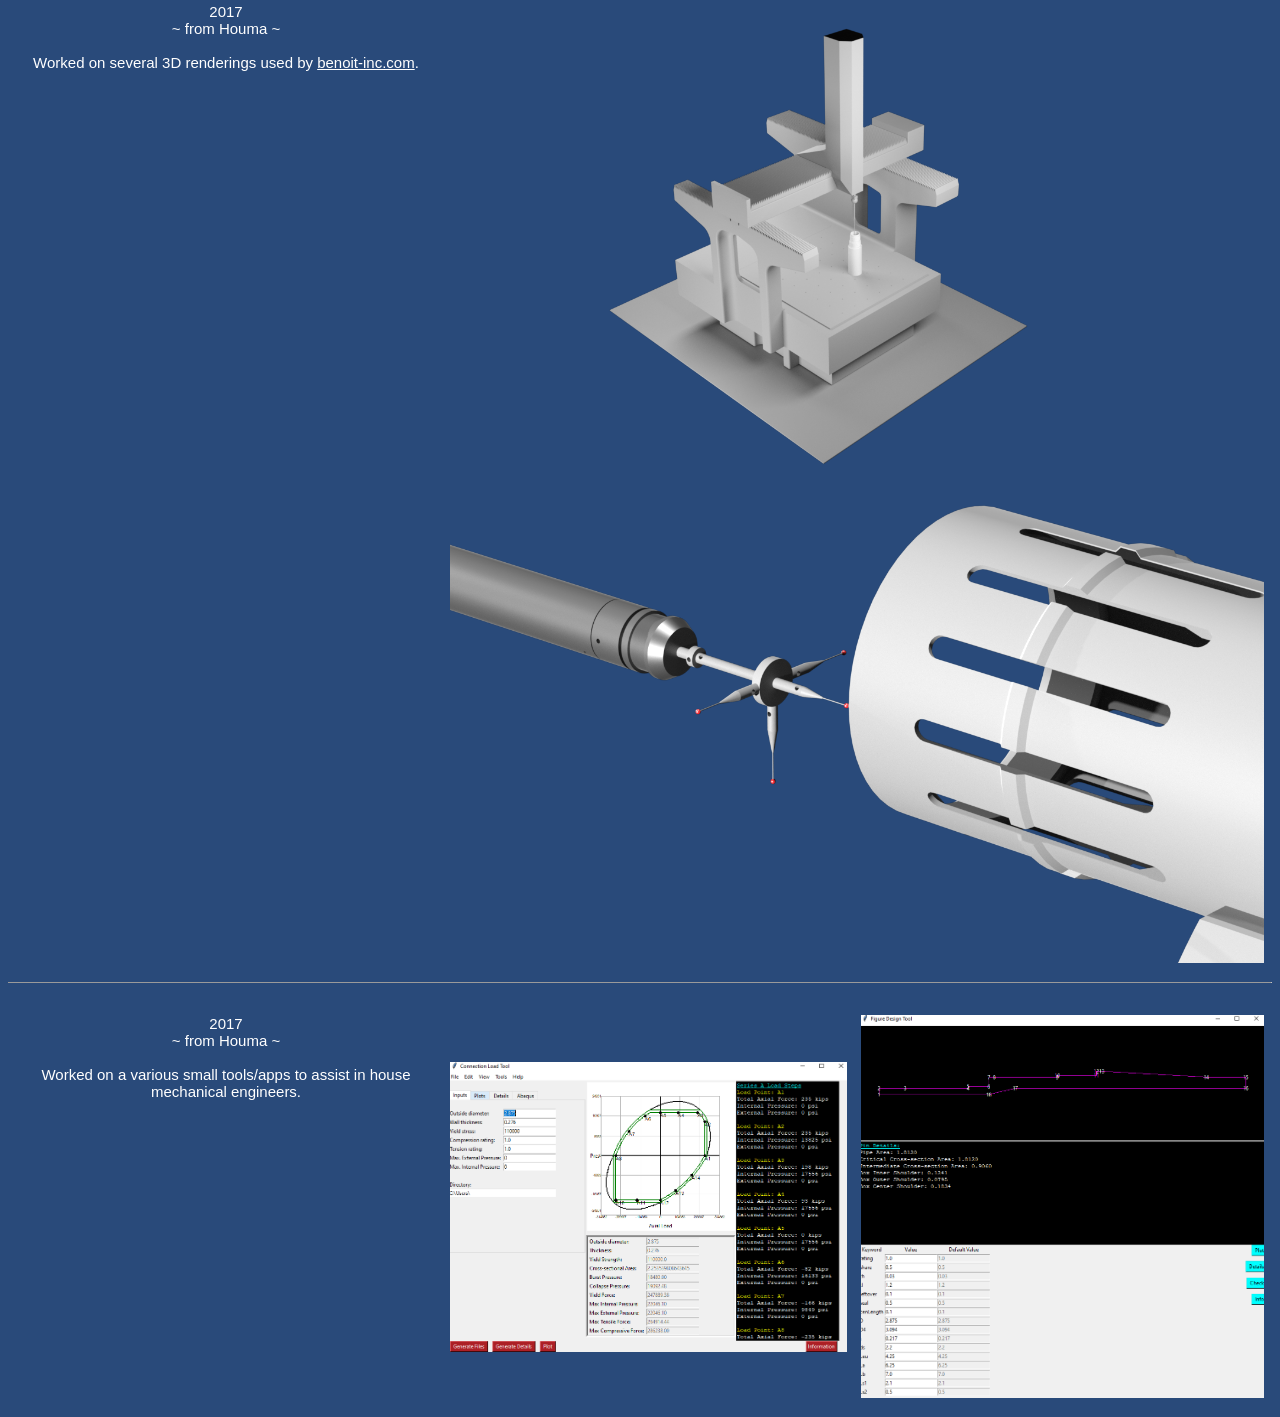
==== commit a407d2a9: "add tutor page" ====
--- a/docs/index.html
+++ b/docs/index.html
@@ -37,6 +37,9 @@
             <br> (Clearly not a web developer)
         </p>
 
+        <br> For tutoring, please see <A href="tutoring.html">here</A>.
+        <br>
+
         <br> Partial portfolio below (still a work in progress).
         <br> Need to update for 2011-2017
 
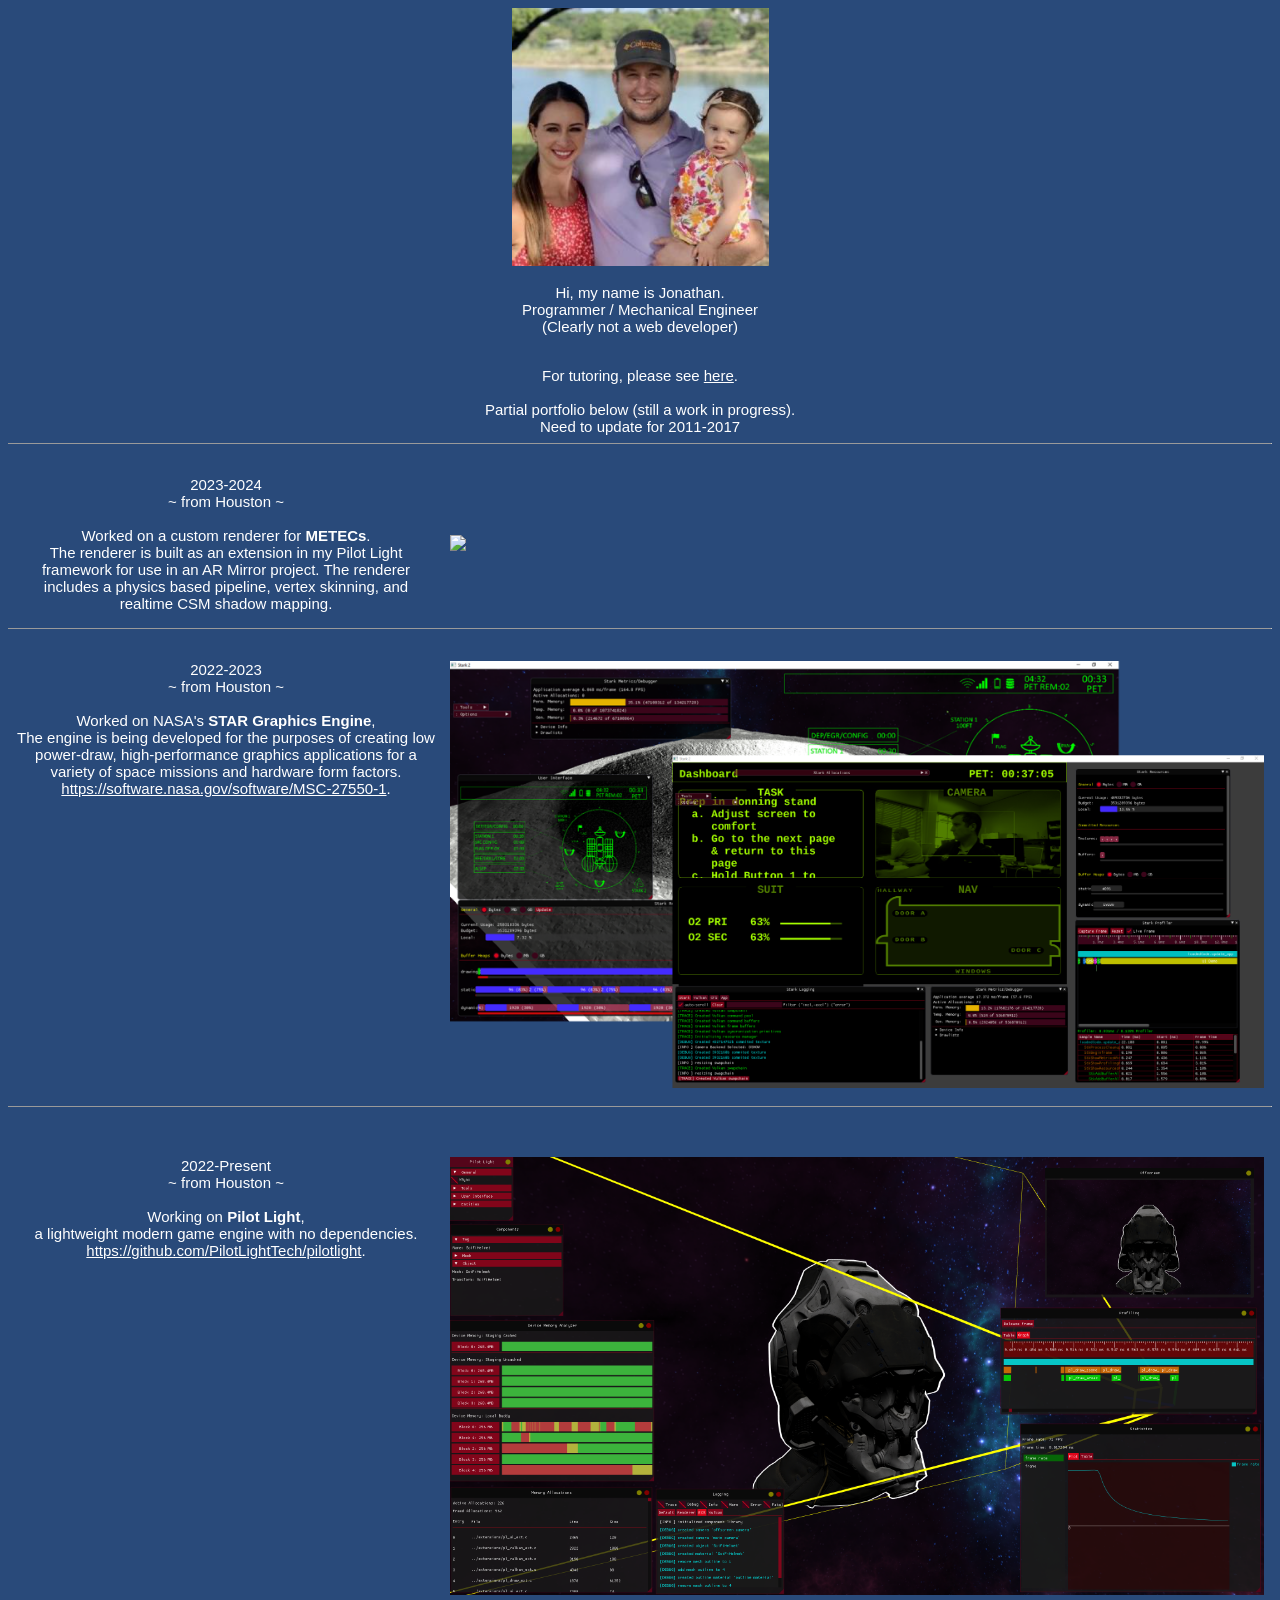
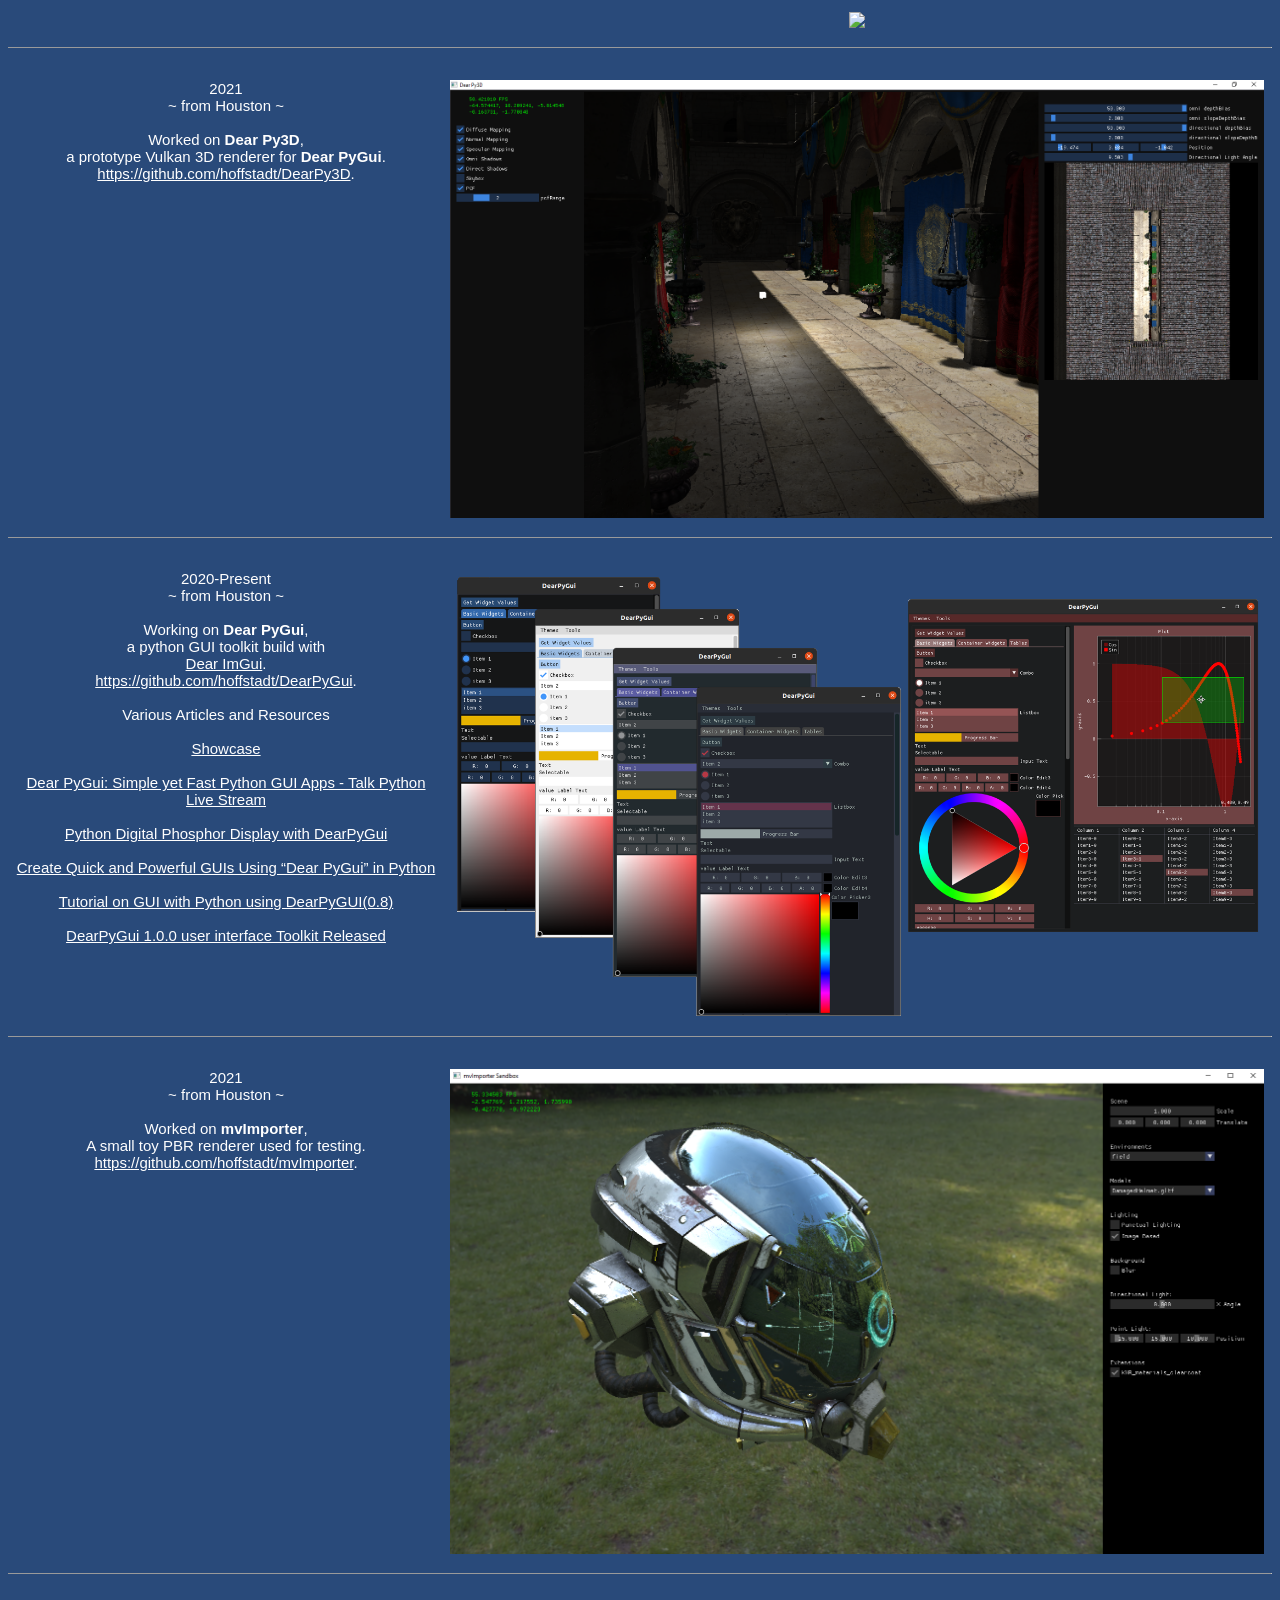
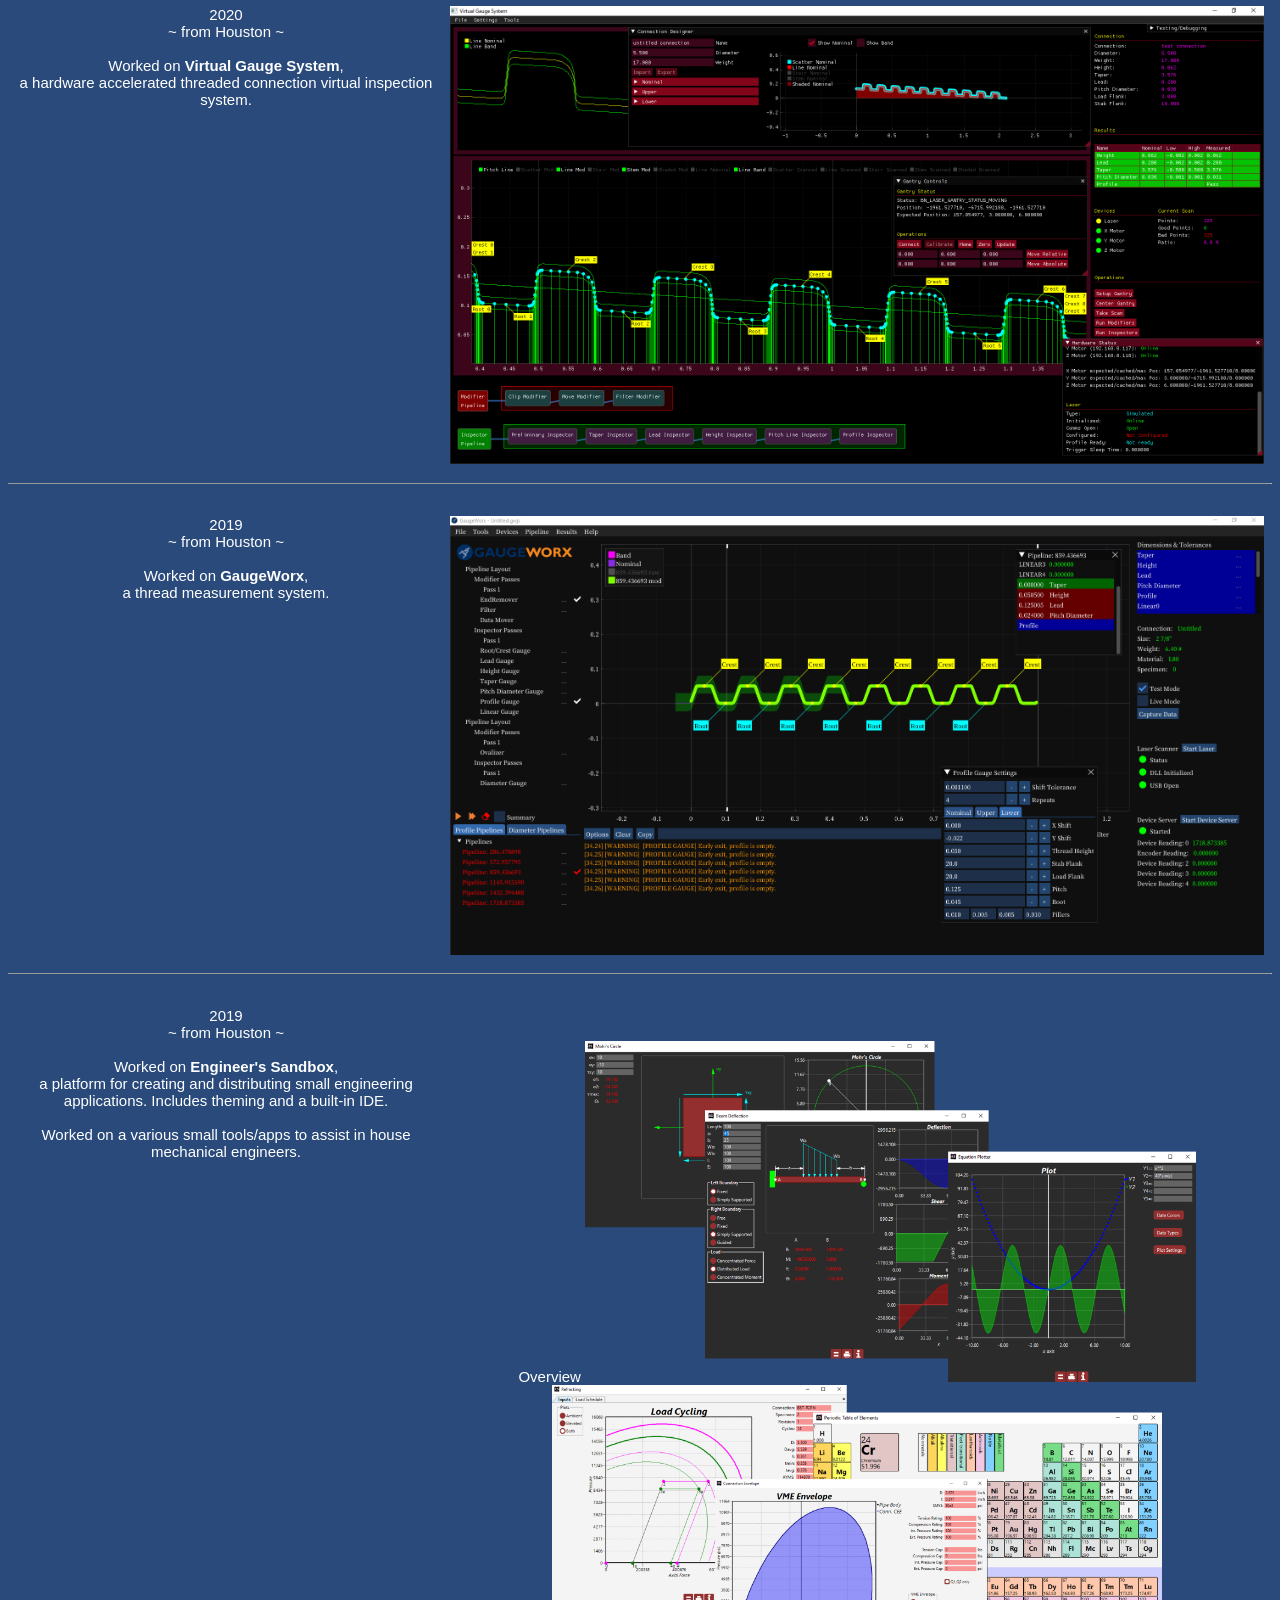
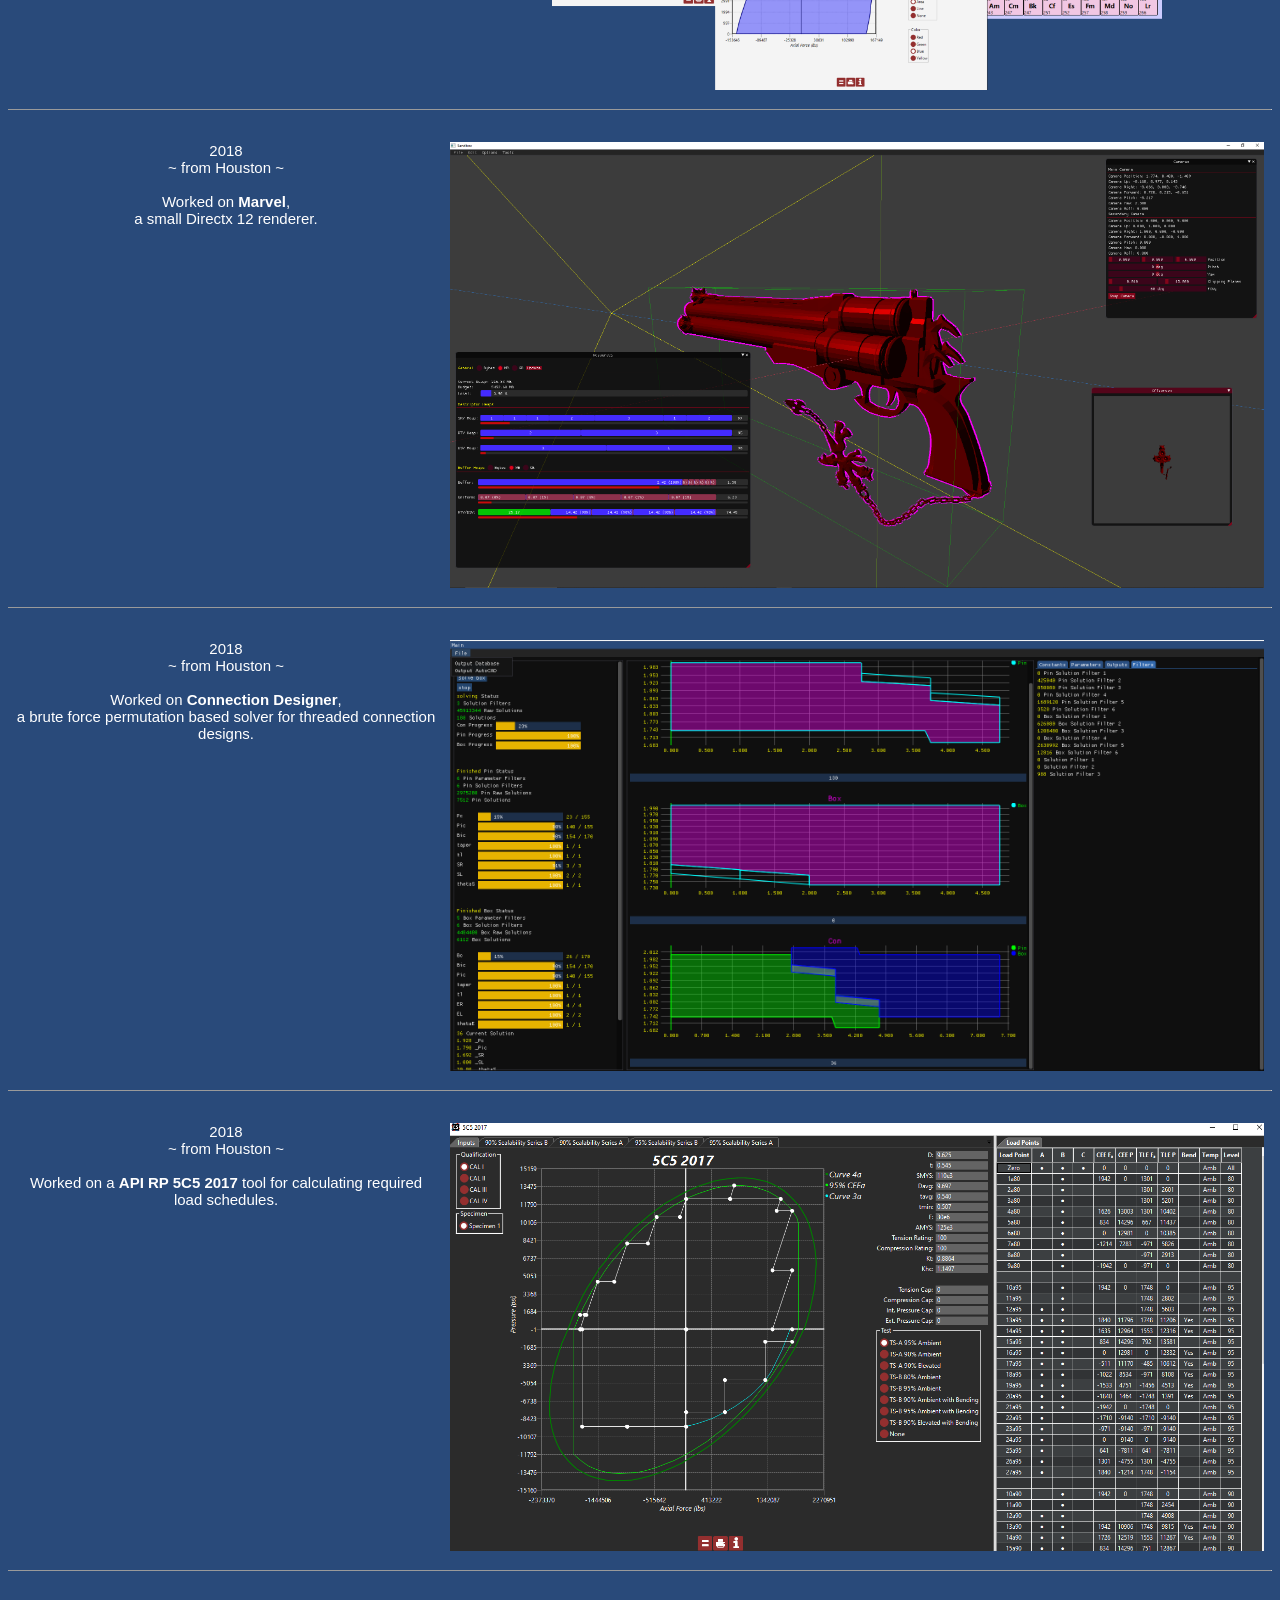
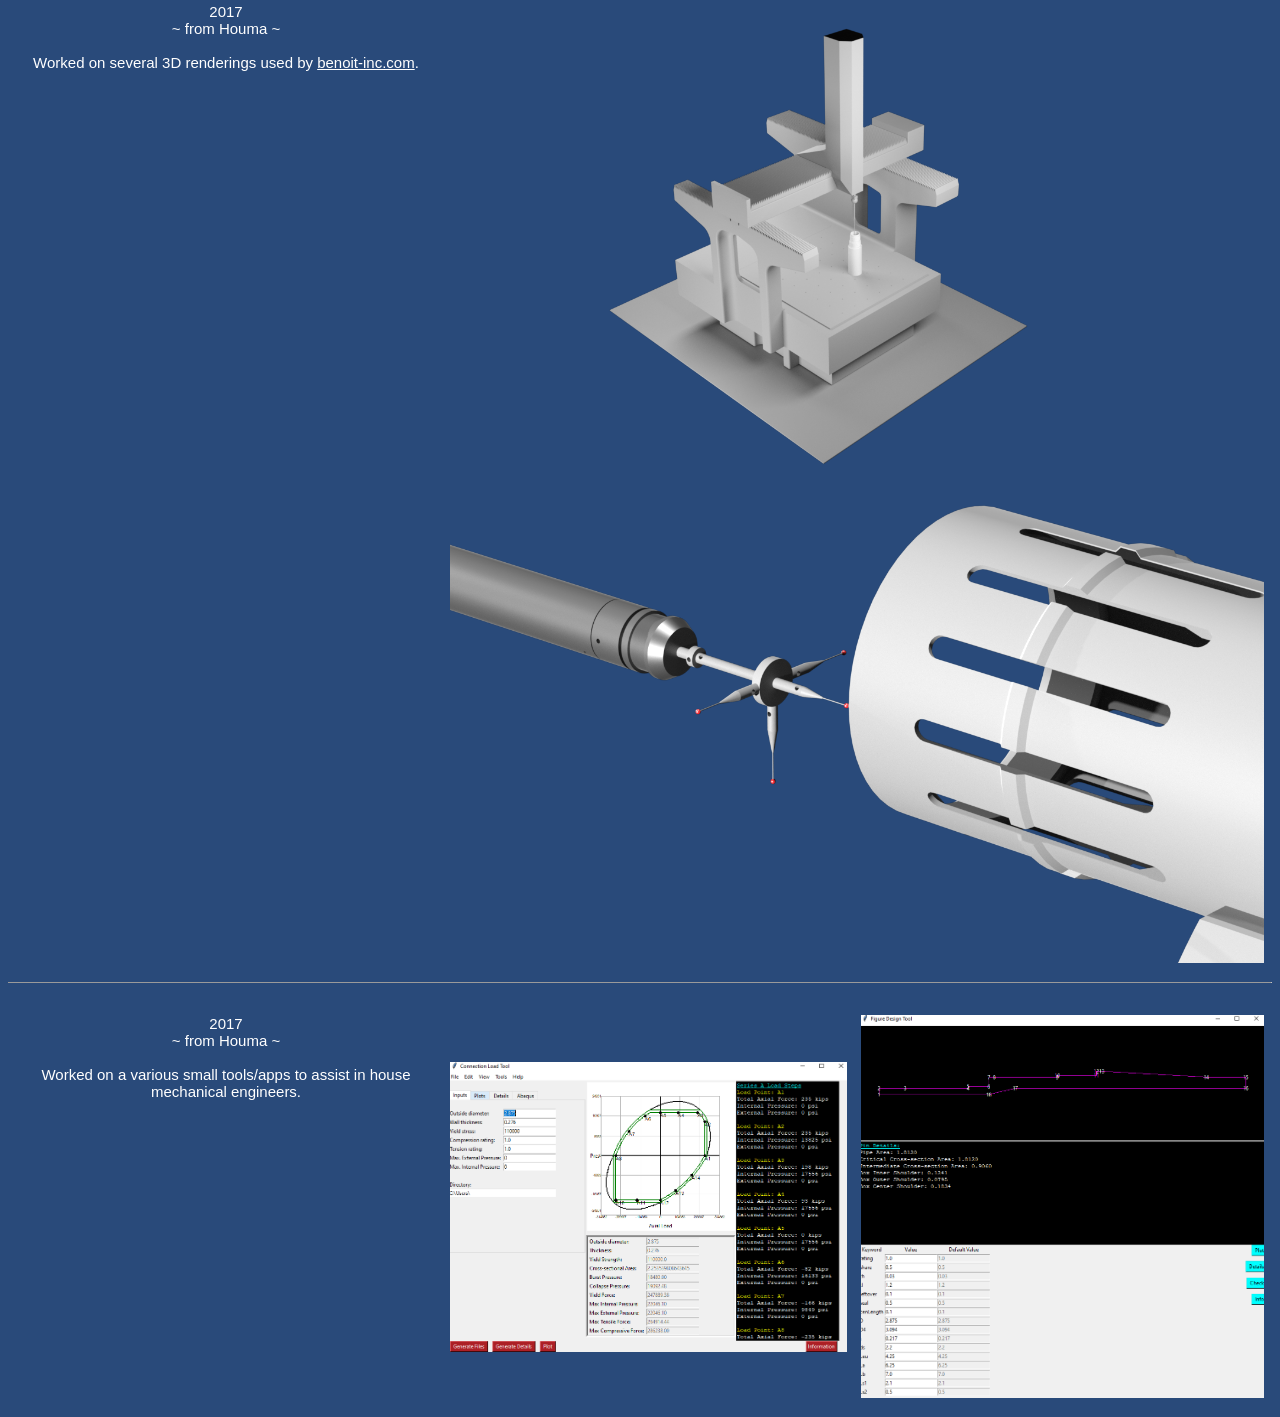
==== commit 5667e264: "Update index.html" ====
--- a/docs/index.html
+++ b/docs/index.html
@@ -90,7 +90,7 @@
                     <BR>
                     <BR>Working on <B>Pilot Light</B>,
                     <BR>a lightweight modern game engine with no dependencies.
-                    <BR><A href="https://github.com/pilot-light/pilotlight">https://github.com/pilot-light/pilotlight</A>.
+                    <BR><A href="https://github.com/PilotLightTech/pilotlight">https://github.com/PilotLightTech/pilotlight</A>.
                 </TD>
                 <br>
                 <TD>
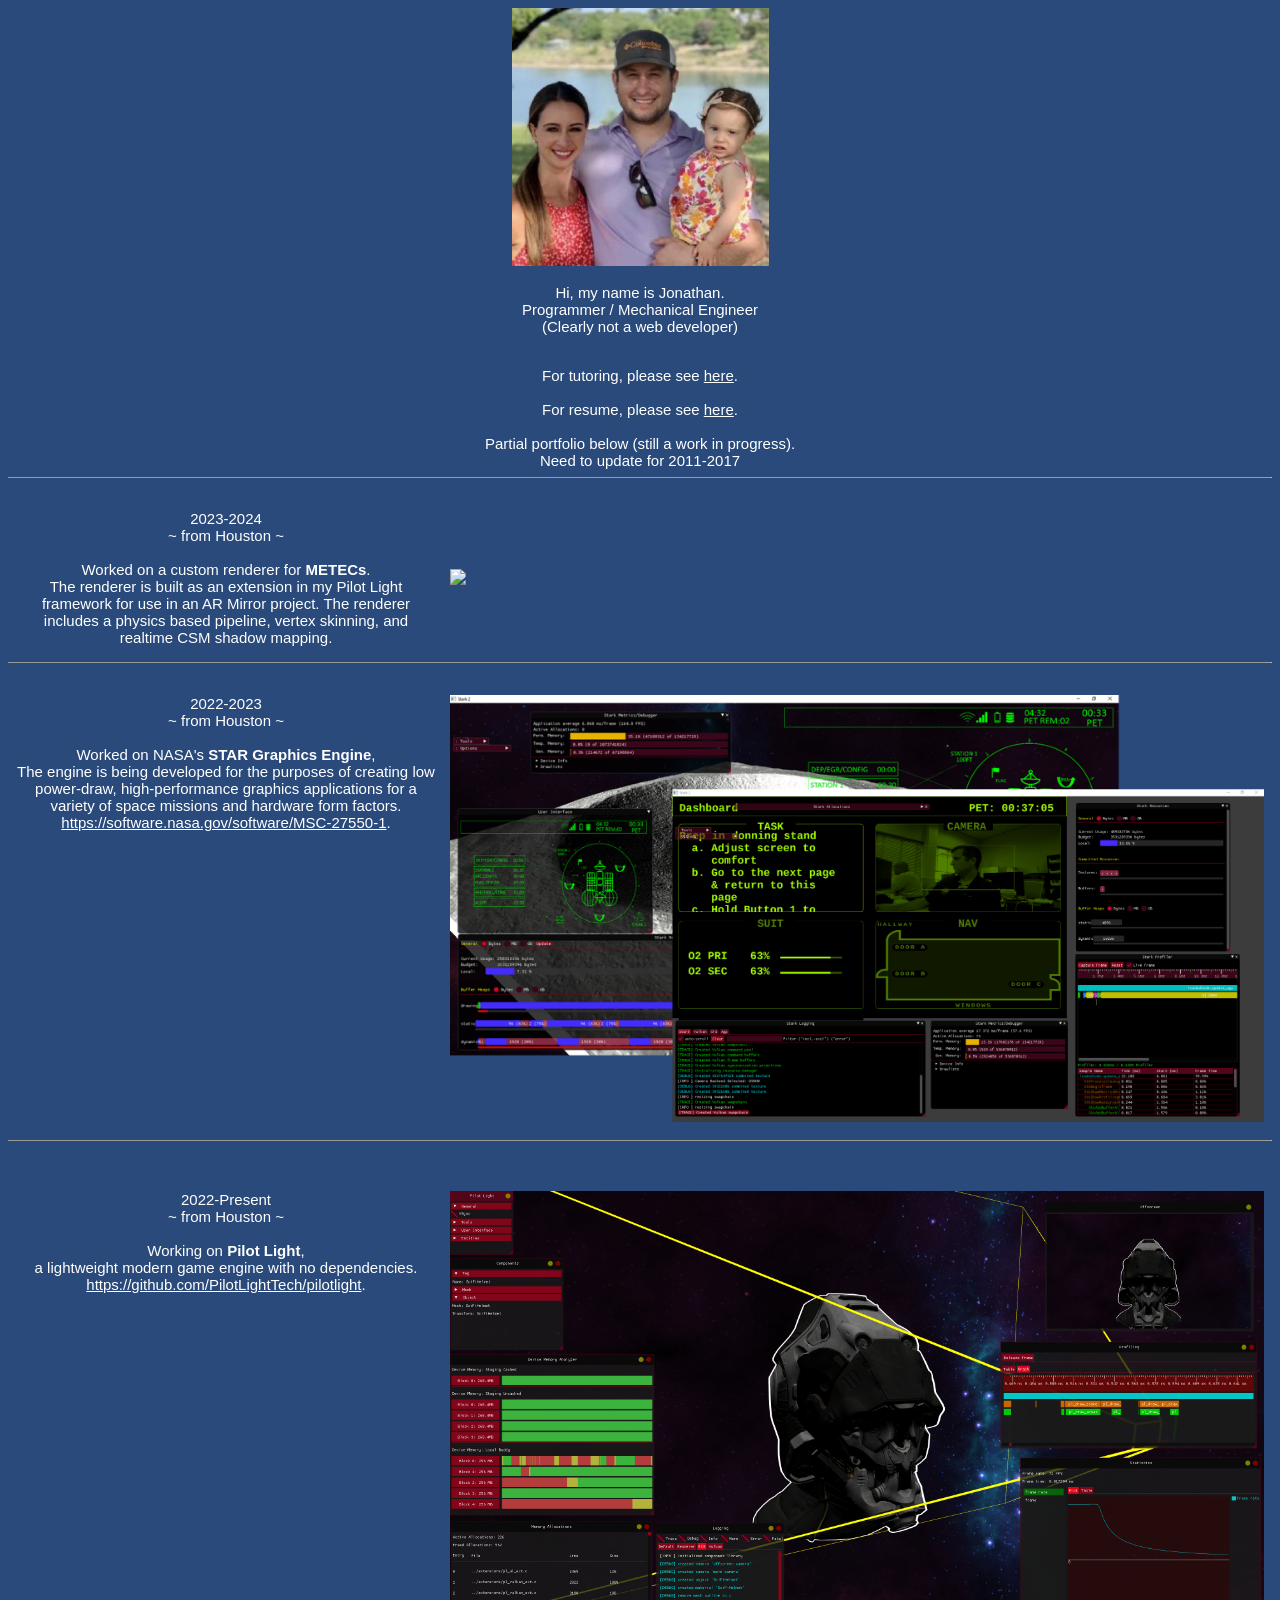
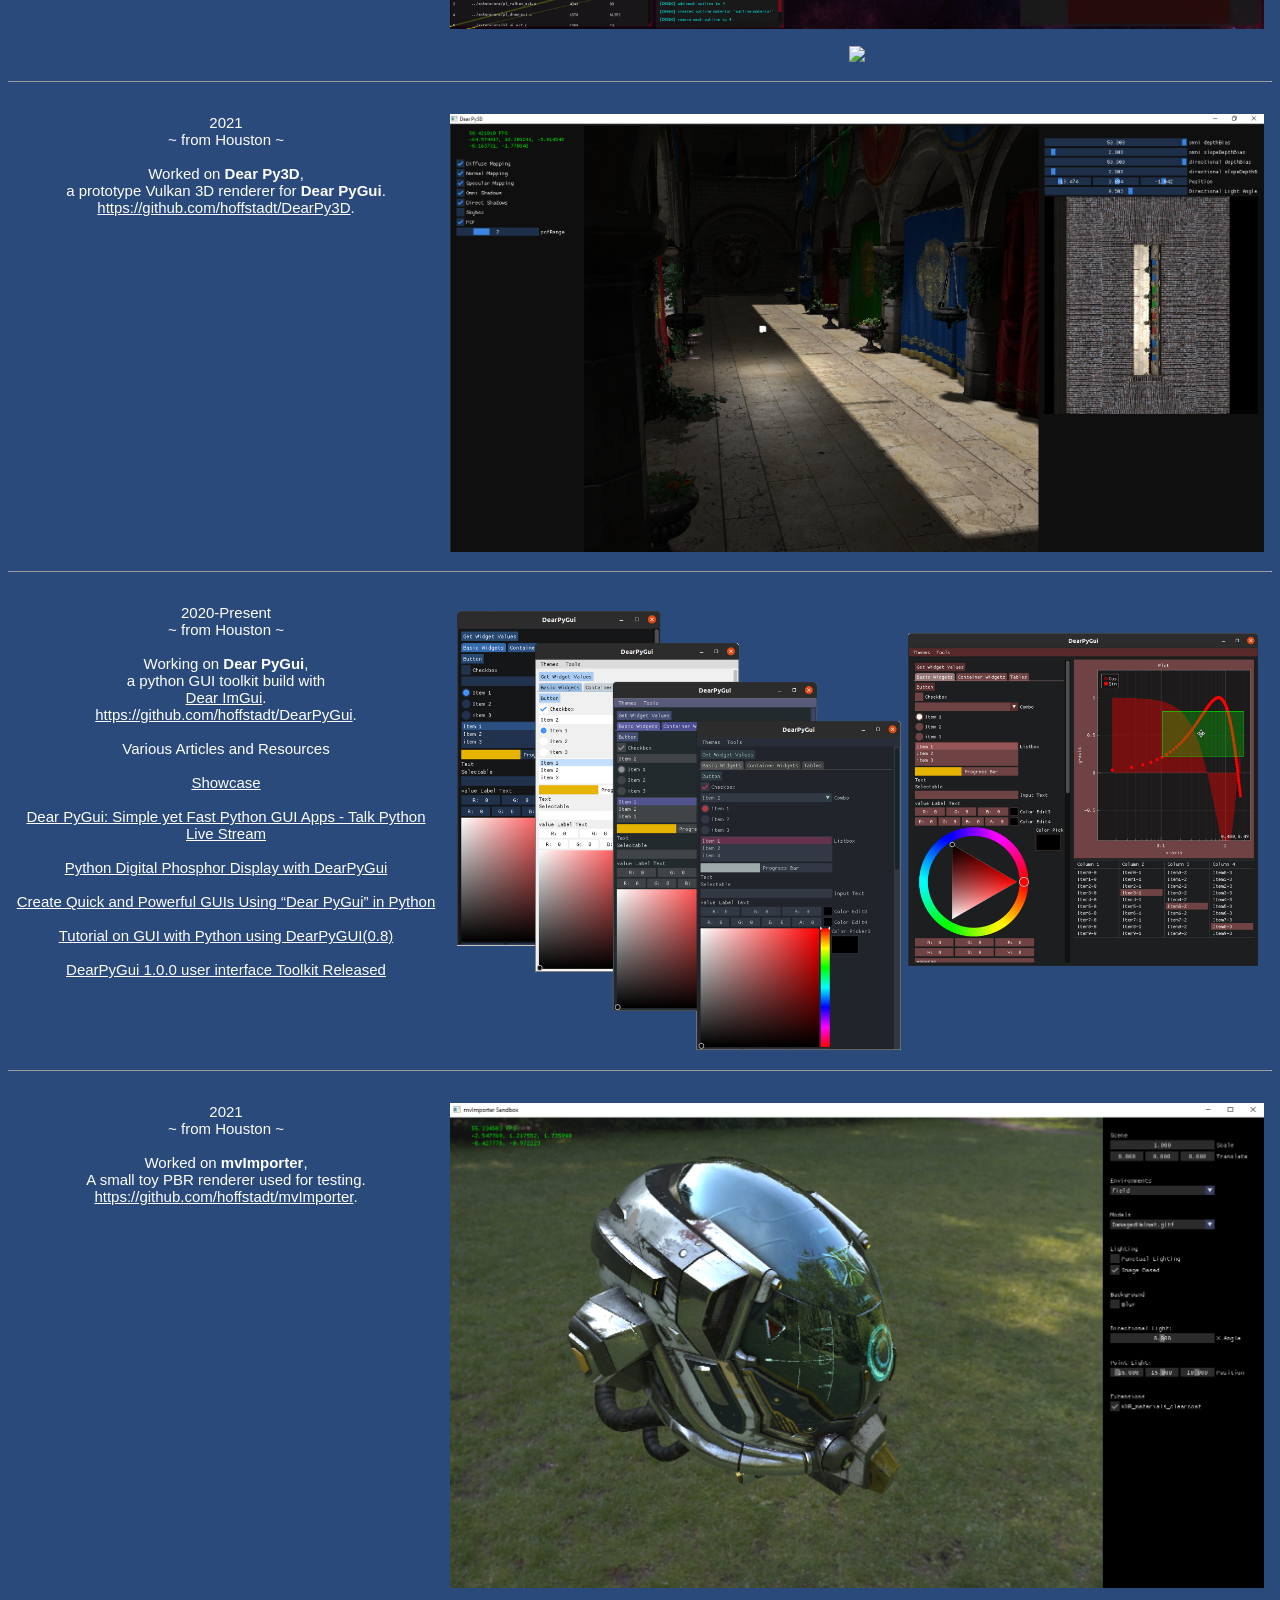
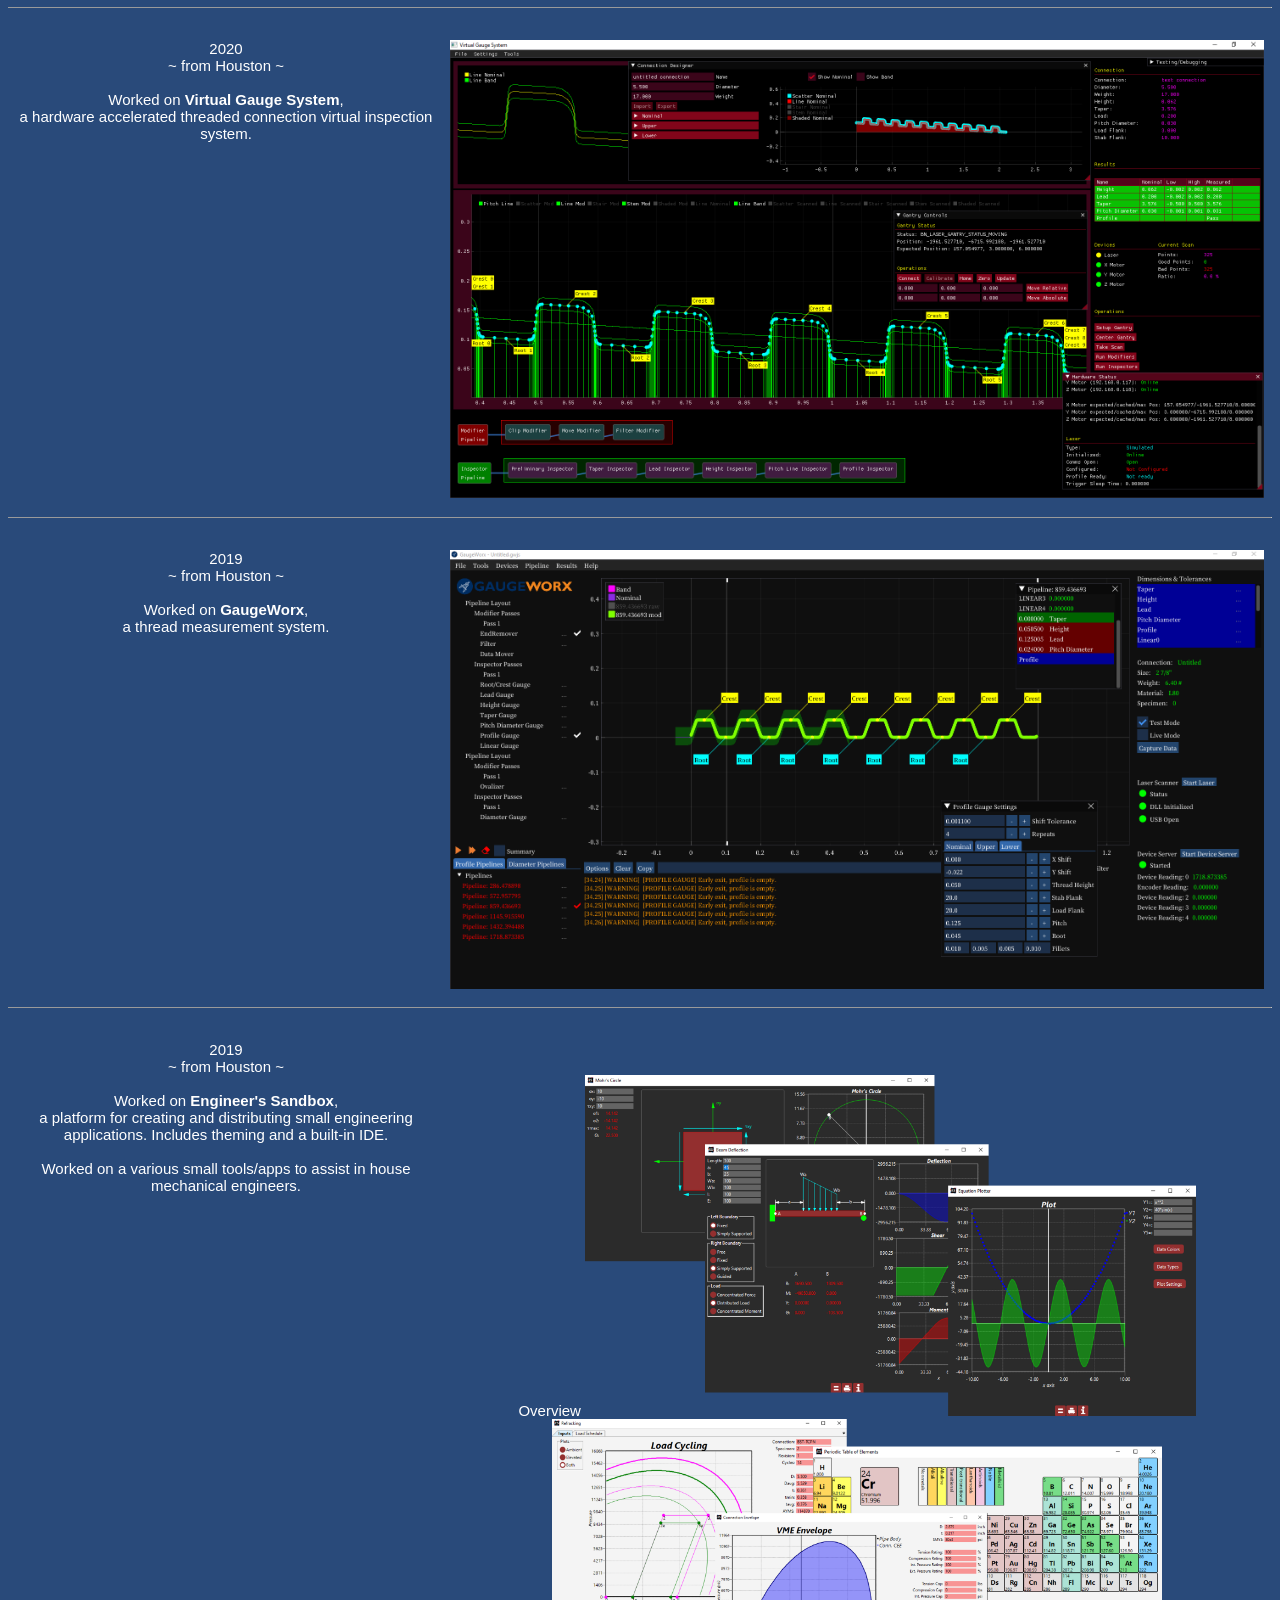
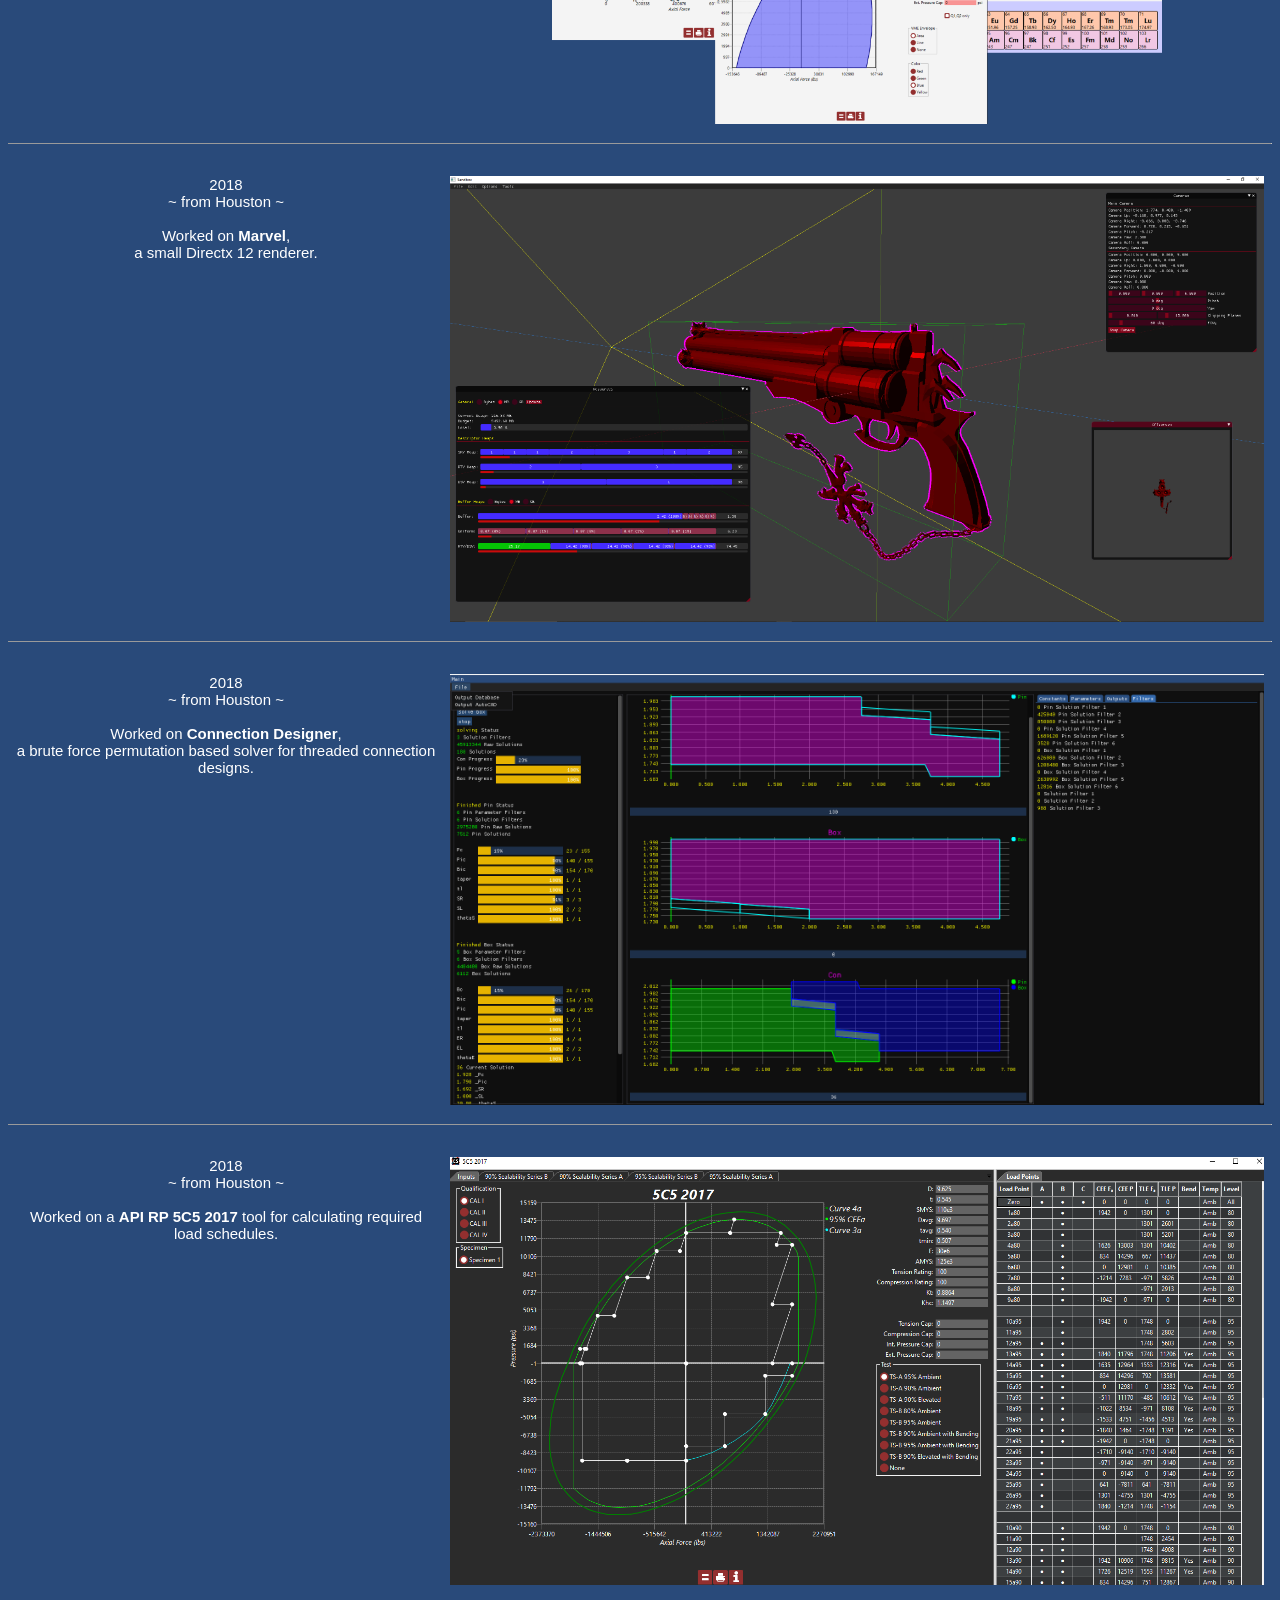
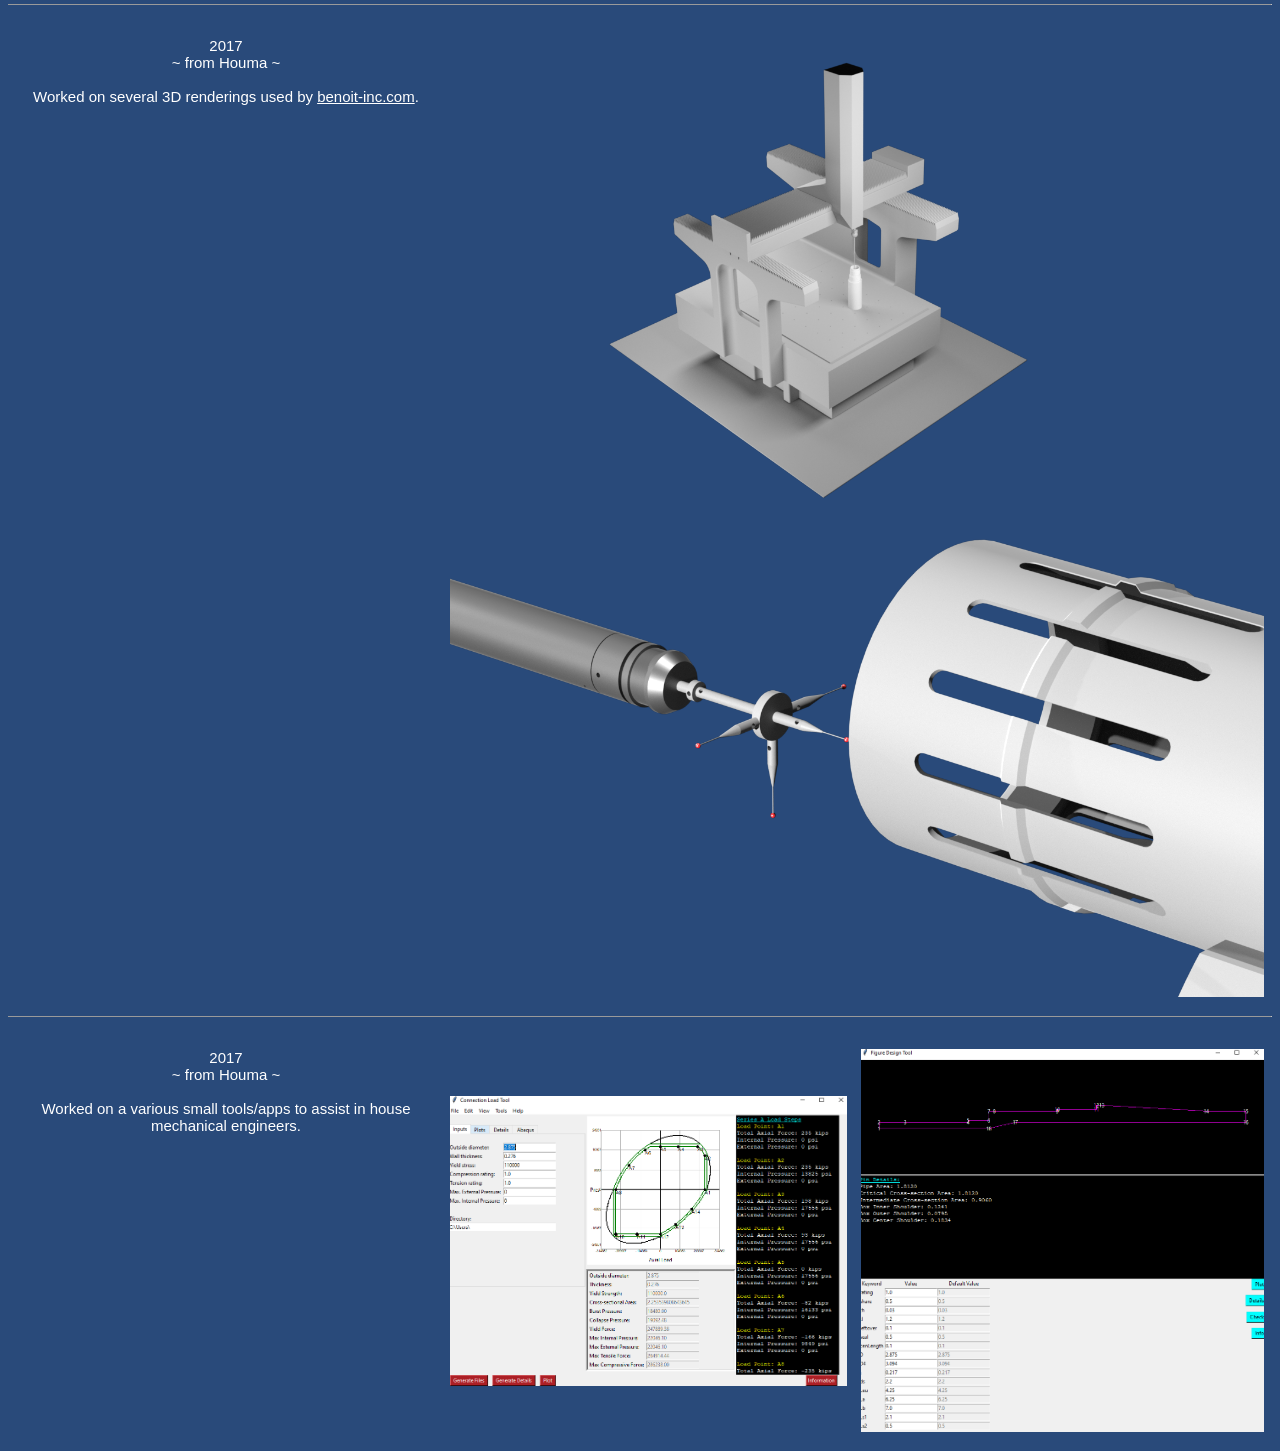
==== commit 9ac61546: "update" ====
--- a/docs/index.html
+++ b/docs/index.html
@@ -39,6 +39,8 @@
 
         <br> For tutoring, please see <A href="tutoring.html">here</A>.
         <br>
+        <br> For resume, please see <A href="simple_resume.html">here</A>.
+        <br>
 
         <br> Partial portfolio below (still a work in progress).
         <br> Need to update for 2011-2017
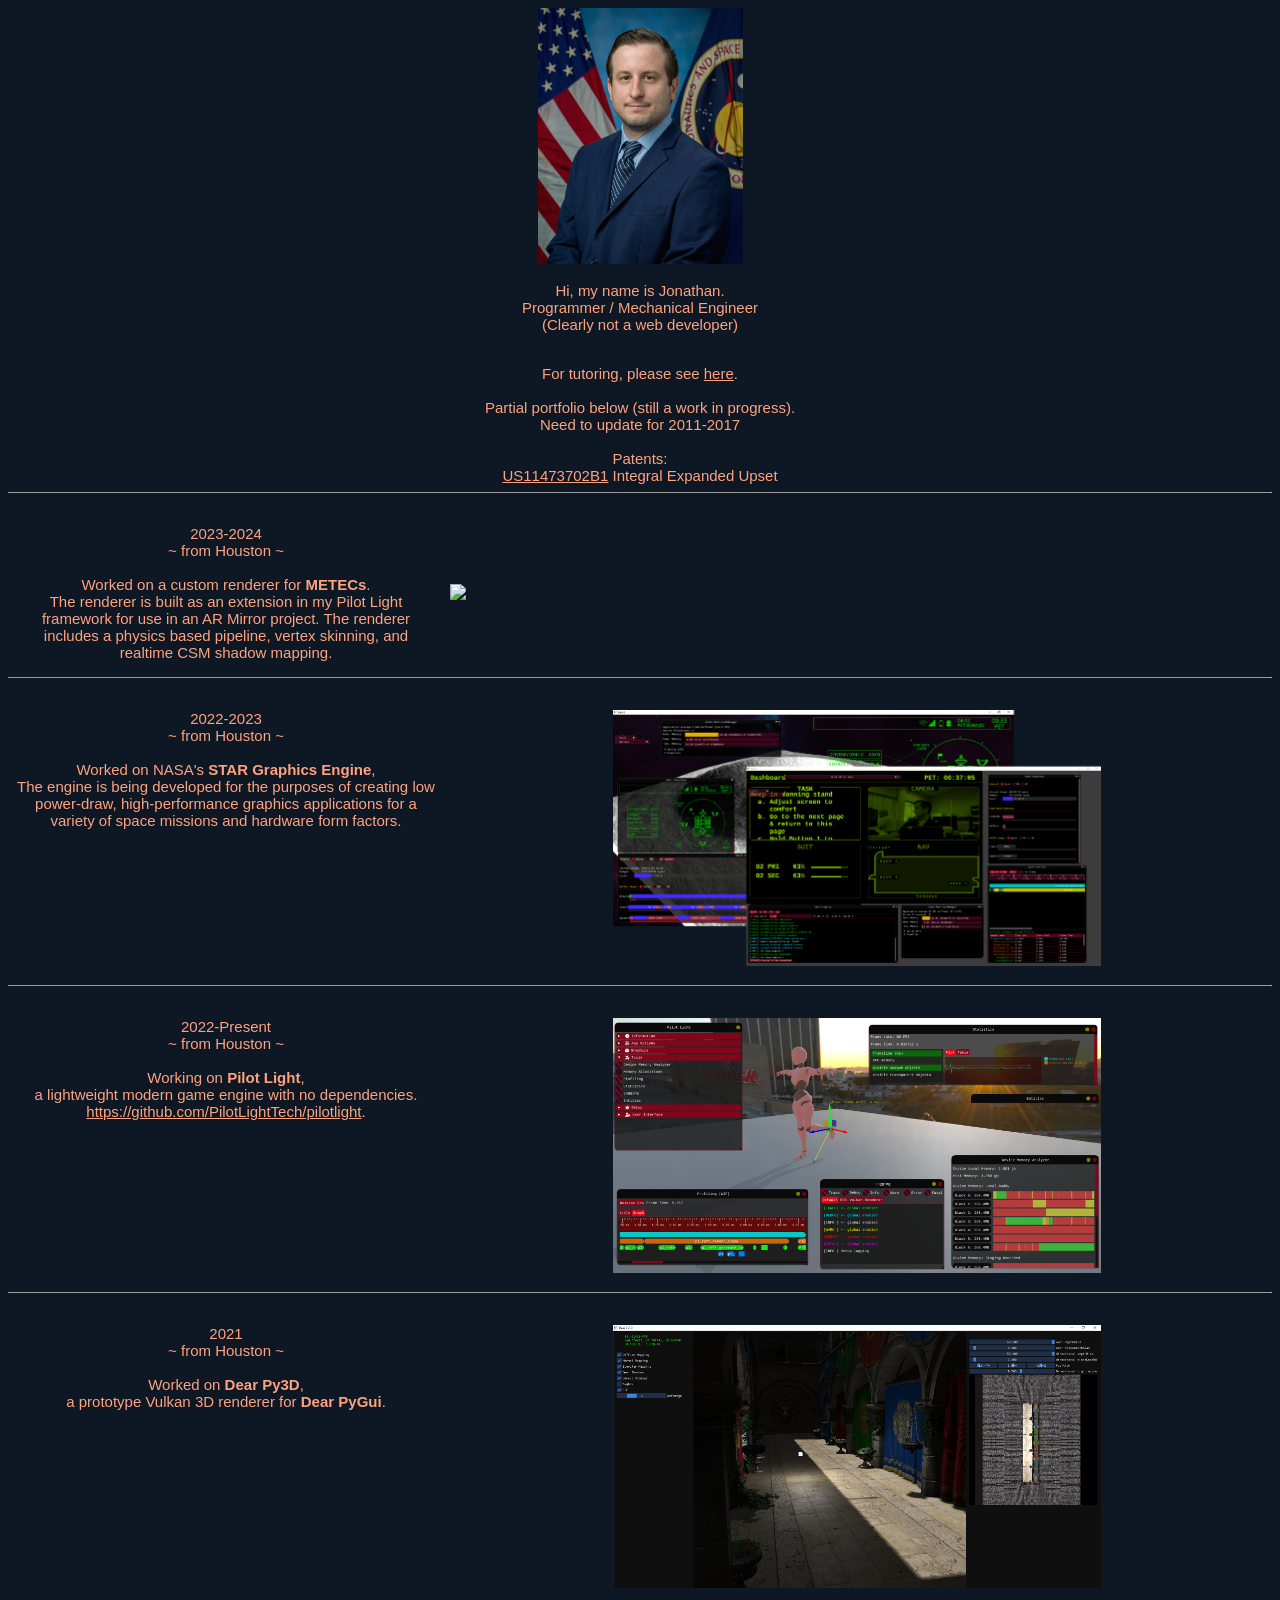
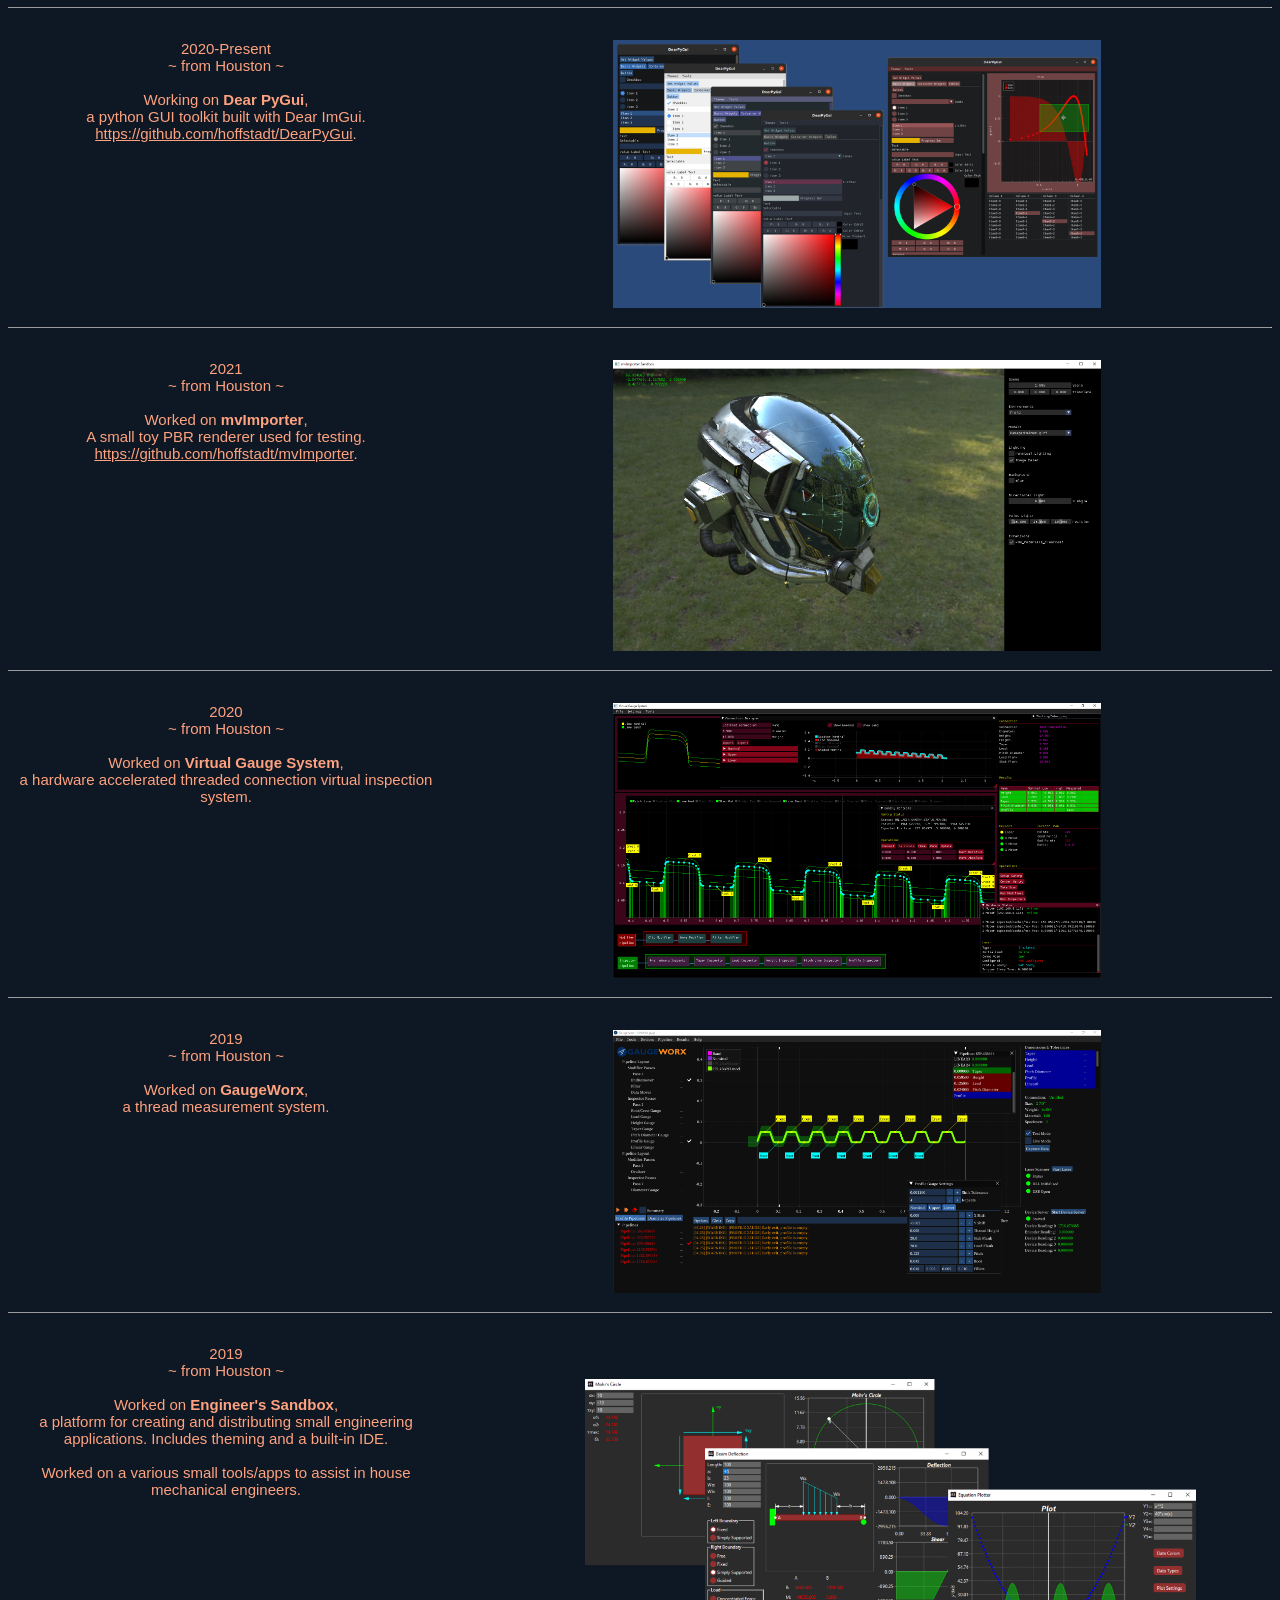
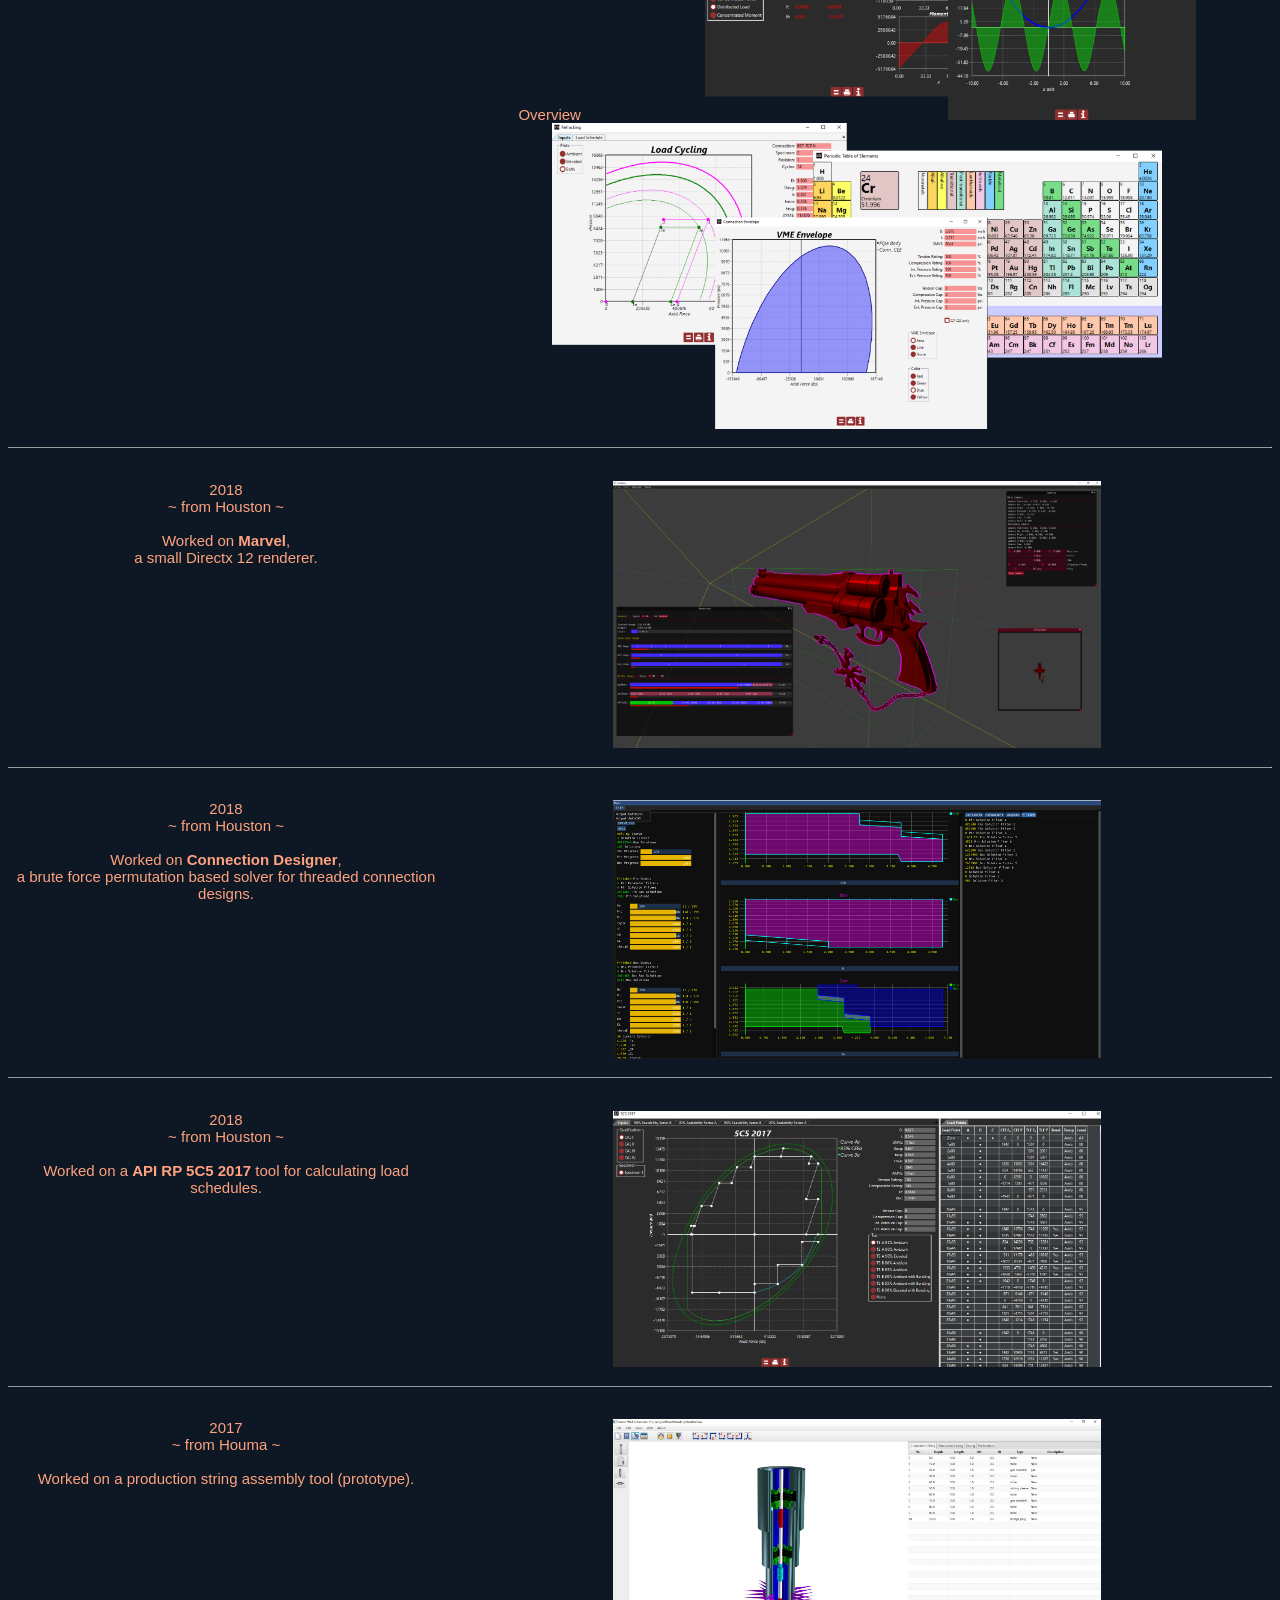
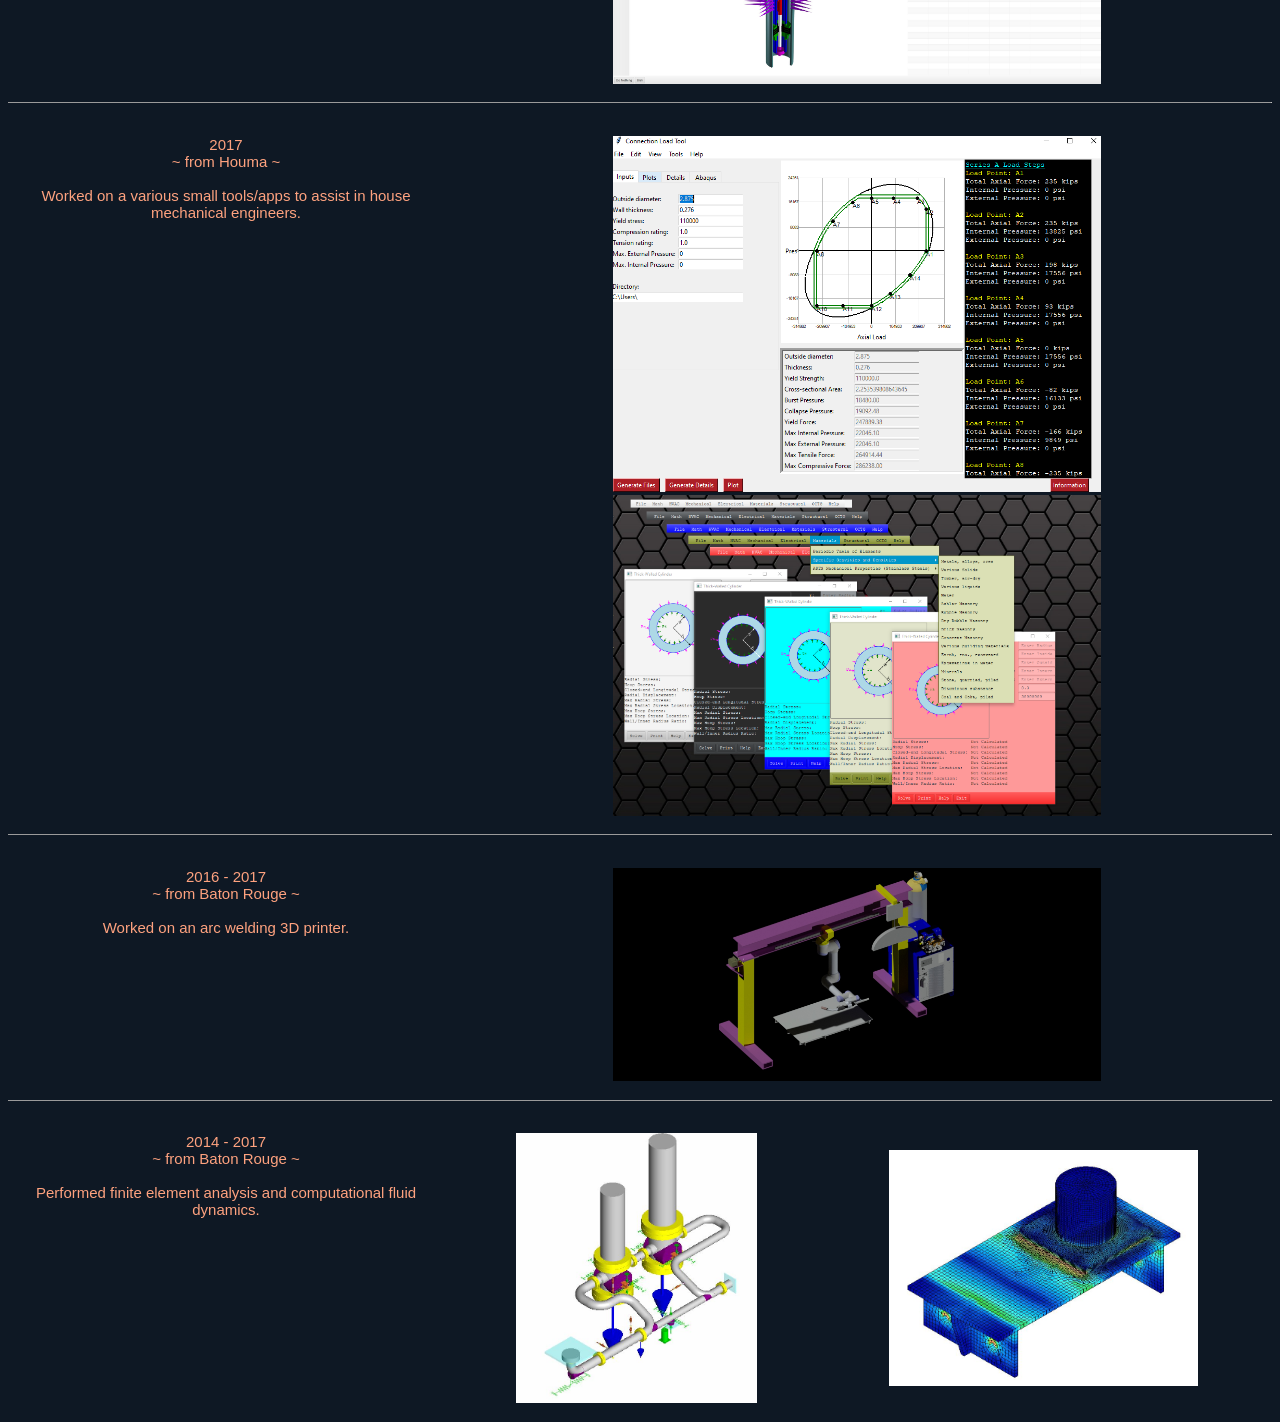
==== commit 2c681767: "update" ====
--- a/docs/index.html
+++ b/docs/index.html
@@ -8,13 +8,13 @@
 <style>
 
     body {
-        background-color: #294a7a;
-        color: white;
+        background-color: #0e1824;
+        color: #fea27f;
         font: 15px Calibri, sans-serif;
     }
 
     a {
-        color: white;
+        color: #fea27f;
         font: 15px Calibri, sans-serif;
     }
 
@@ -30,7 +30,7 @@
 <body>
     <div style="text-align: center;">
 
-        <img src="images/ProfilePic.png" width="257" height="258" >
+        <img src="images/portrait.jpg" width="205" height="256" >
         <p>
             Hi, my name is Jonathan.
             <br> Programmer / Mechanical Engineer
@@ -39,12 +39,16 @@
 
         <br> For tutoring, please see <A href="tutoring.html">here</A>.
         <br>
-        <br> For resume, please see <A href="simple_resume.html">here</A>.
-        <br>
+
+
 
         <br> Partial portfolio below (still a work in progress).
         <br> Need to update for 2011-2017
 
+        <br>
+        <br>Patents:
+        <br><A href="https://patents.google.com/patent/US11473702B1/en?oq=11473702">US11473702B1</A> Integral Expanded Upset
+
         <HR SIZE="1">
 
         <TABLE border=0 cellpadding=6>
@@ -58,7 +62,7 @@
                 </TD>
                 <br>
                 <TD>
-                    <img src="images/custom.png" width=100% height=auto>
+                    <img src="images/custom.png" width=60% height=auto>
                 </TD>
             </TR>
         </TABLE>
@@ -73,11 +77,10 @@
                     <BR>
                     <BR>Worked on NASA's <B>STAR Graphics Engine</B>,
                     <BR>The engine is being developed for the purposes of creating low power-draw, high-performance graphics applications for a variety of space missions and hardware form factors.
-                    <BR><A href="https://software.nasa.gov/software/MSC-27550-1">https://software.nasa.gov/software/MSC-27550-1</A>.
-                </TD>
-                <br>
-                <TD>
-                    <img src="images/star_engine.png" width=100% height=auto>
+                </TD>
+                <br>
+                <TD>
+                    <img src="images/star_engine.png" width=60% height=auto>
                 </TD>
             </TR>
         </TABLE>
@@ -96,14 +99,7 @@
                 </TD>
                 <br>
                 <TD>
-                    <img src="images/tooling1.PNG" width=100% height=auto>
-                </TD>
-            </TR>
-            <TR>
-                <TD></TD>
-                <br>
-                <TD>
-                    <img src="images/firstimage.PNG" width=100% height=auto>
+                    <img src="images/tooling2.png" width=60% height=auto>
                 </TD>
             </TR>
         </TABLE>
@@ -118,11 +114,10 @@
                     <BR>
                     <BR>Worked on <B>Dear Py3D</B>,
                     <BR>a prototype Vulkan 3D renderer for <B>Dear PyGui</B>.
-                    <BR><A href="https://github.com/hoffstadt/DearPy3D">https://github.com/hoffstadt/DearPy3D</A>.
-                </TD>
-                <br>
-                <TD>
-                    <img src="images/dpg3d.png" width=100% height=auto>
+                </TD>
+                <br>
+                <TD>
+                    <img src="images/dpg3d.png" width=60% height=auto>
                 </TD>
             </TR>
         </TABLE>
@@ -136,27 +131,13 @@
                     <BR>~ from Houston  ~
                     <BR>
                     <BR>Working on <B>Dear PyGui</B>,
-                    <BR>a python GUI toolkit build with <BR><A href="https://github.com/ocornut/imgui">Dear ImGui</A>.
+                    <BR>a python GUI toolkit built with Dear ImGui.
                     <BR><A href="https://github.com/hoffstadt/DearPyGui">https://github.com/hoffstadt/DearPyGui</A>.
-                    <BR>
-                    <BR>Various Articles and Resources
-                    <BR>
-                    <BR><A href="https://github.com/hoffstadt/DearPyGui/wiki/Dear-PyGui-Showcase">Showcase</A>
-                    <BR>
-                    <BR><A href="https://www.youtube.com/watch?v=vw5aTVx4VVw&t=1971s">Dear PyGui: Simple yet Fast Python GUI Apps - Talk Python Live Stream</A>
-                    <BR>
-                    <BR><A href="https://teaandtechtime.com/python-digital-phosphor-display-with-dearpygui/">Python Digital Phosphor Display with DearPyGui</A>
-                    <BR>
-                    <BR><A href="https://medium.datadriveninvestor.com/create-quick-and-powerful-guis-using-dear-pygui-in-python-713cc138bf5a">Create Quick and Powerful GUIs Using “Dear PyGui” in Python</A>
-                    <BR>
-                    <BR><A href="https://medium.com/geekculture/tutorial-on-gui-with-python-using-dearpygui-0-8-41c25bae3fc9">Tutorial on GUI with Python using DearPyGUI(0.8)</A>
-                    <BR>
-                    <BR><A href="https://www.itsfoss.net/dearpygui-1-0-0-user-interface-toolkit-released/">DearPyGui 1.0.0 user interface Toolkit Released</A>
-
-                </TD>
-                <br>
-                <TD>
-                    <img src="images/dpg.png" width=100% height=auto>
+
+                </TD>
+                <br>
+                <TD>
+                    <img src="images/dpg.png" width=60% height=auto>
                 </TD>
             </TR>
         </TABLE>
@@ -177,7 +158,7 @@
                 </TD>
                 <br>
                 <TD>
-                    <img src="images/mvimporter.png" width=100% height=auto>
+                    <img src="images/mvimporter.png" width=60% height=auto>
                 </TD>
             </TR>
         </TABLE>
@@ -196,7 +177,7 @@
                 </TD>
                 <br>
                 <TD>
-                    <img src="images/vgs.png" width=100% height=auto>
+                    <img src="images/vgs.png" width=60% height=auto>
                 </TD>
             </TR>
         </TABLE>
@@ -215,7 +196,7 @@
                 </TD>
                 <br>
                 <TD>
-                    <img src="images/gaugeworx.png" width=100% height=auto>
+                    <img src="images/gaugeworx.png" width=60% height=auto>
 
                 </TD>
             </TR>
@@ -259,7 +240,7 @@
                 </TD>
                 <br>
                 <TD>
-                    <img src="images/marvel.PNG" width=100% height=auto>
+                    <img src="images/marvel.PNG" width=60% height=auto>
 
                 </TD>
             </TR>
@@ -279,7 +260,7 @@
                 </TD>
                 <br>
                 <TD>
-                    <img src="images/connectiondesigner.png" width=100% height=auto>
+                    <img src="images/connectiondesigner.png" width=60% height=auto>
                 </TD>
             </TR>
         </TABLE>
@@ -292,12 +273,12 @@
                     2018
                     <BR>~ from Houston  ~
                     <BR>
-                    <BR>Worked on a <B>API RP 5C5 2017</B> tool for calculating required load schedules.
-                    <BR>
-                </TD>
-                <br>
-                <TD>
-                    <img src="images/5c5tool.png" width=100% height=auto>
+                    <BR>Worked on a <B>API RP 5C5 2017</B> tool for calculating load schedules.
+                    <BR>
+                </TD>
+                <br>
+                <TD>
+                    <img src="images/5c5tool.png" width=60% height=auto>
                 </TD>
             </TR>
         </TABLE>
@@ -310,13 +291,12 @@
                     2017
                     <BR>~ from Houma  ~
                     <BR>
-                    <BR>Worked on several 3D renderings used by <A href="https://benoit-inc.com/">benoit-inc.com</A>.
-                    <BR>
-                </TD>
-                <br>
-                <TD>
-                    <img src="images/cmm.png" width=100% height=auto>
-                    <img src="images/cmmprob.png" width=100% height=auto>
+                    <BR>Worked on a production string assembly tool (prototype).
+                    <BR>
+                </TD>
+                <br>
+                <TD>
+                    <img src="images/cap4.JPG" width=60% height=auto>
                 </TD>
             </TR>
         </TABLE>
@@ -334,14 +314,52 @@
                 </TD>
                 <br>
                 <TD>
-                    <img src="images/oldconnectiontool.png" width=100% height=auto>
-                </TD>
-                <TD>
-                    <img src="images/figuredesign.png" width=100% height=auto>
-                </TD>
-            </TR>
-        </TABLE>
-
+                    <img src="images/oldconnectiontool.png" width=60% height=auto>
+                    <img src="images/themesample.PNG" width=60% height=auto>
+                </TD>
+            </TR>
+        </TABLE>
+
+        <HR SIZE="1">
+
+        <TABLE border=0 cellpadding=6>
+            <TR>
+                <TD valign=top width=420>
+                    2016 - 2017
+                    <BR>~ from Baton Rouge  ~
+                    <BR>
+                    <BR>Worked on an arc welding 3D printer.
+                    <BR>
+                </TD>
+                <br>
+                <TD>
+                    <img src="images/023.JPG" width=60% height=auto>
+                </TD>
+            </TR>
+        </TABLE>
+
+        <HR SIZE="1">
+
+        <TABLE border=0 cellpadding=6>
+            <TR>
+                <TD valign=top width=420>
+                    2014 - 2017
+                    <BR>~ from Baton Rouge  ~
+                    <BR>
+                    <BR>Performed finite element analysis and computational fluid dynamics.
+                    <BR>
+                </TD>
+                <br>
+                <TD>
+                <TD>
+                    <img src="images/autopipe3.jpg" width=70% height=auto>
+                </TD>
+                <TD>
+                    <img src="images/fea2.jpg" width=70% height=auto>
+                </TD>
+                </TD>
+            </TR>
+        </TABLE>
     </div>
 </body>
 </html>
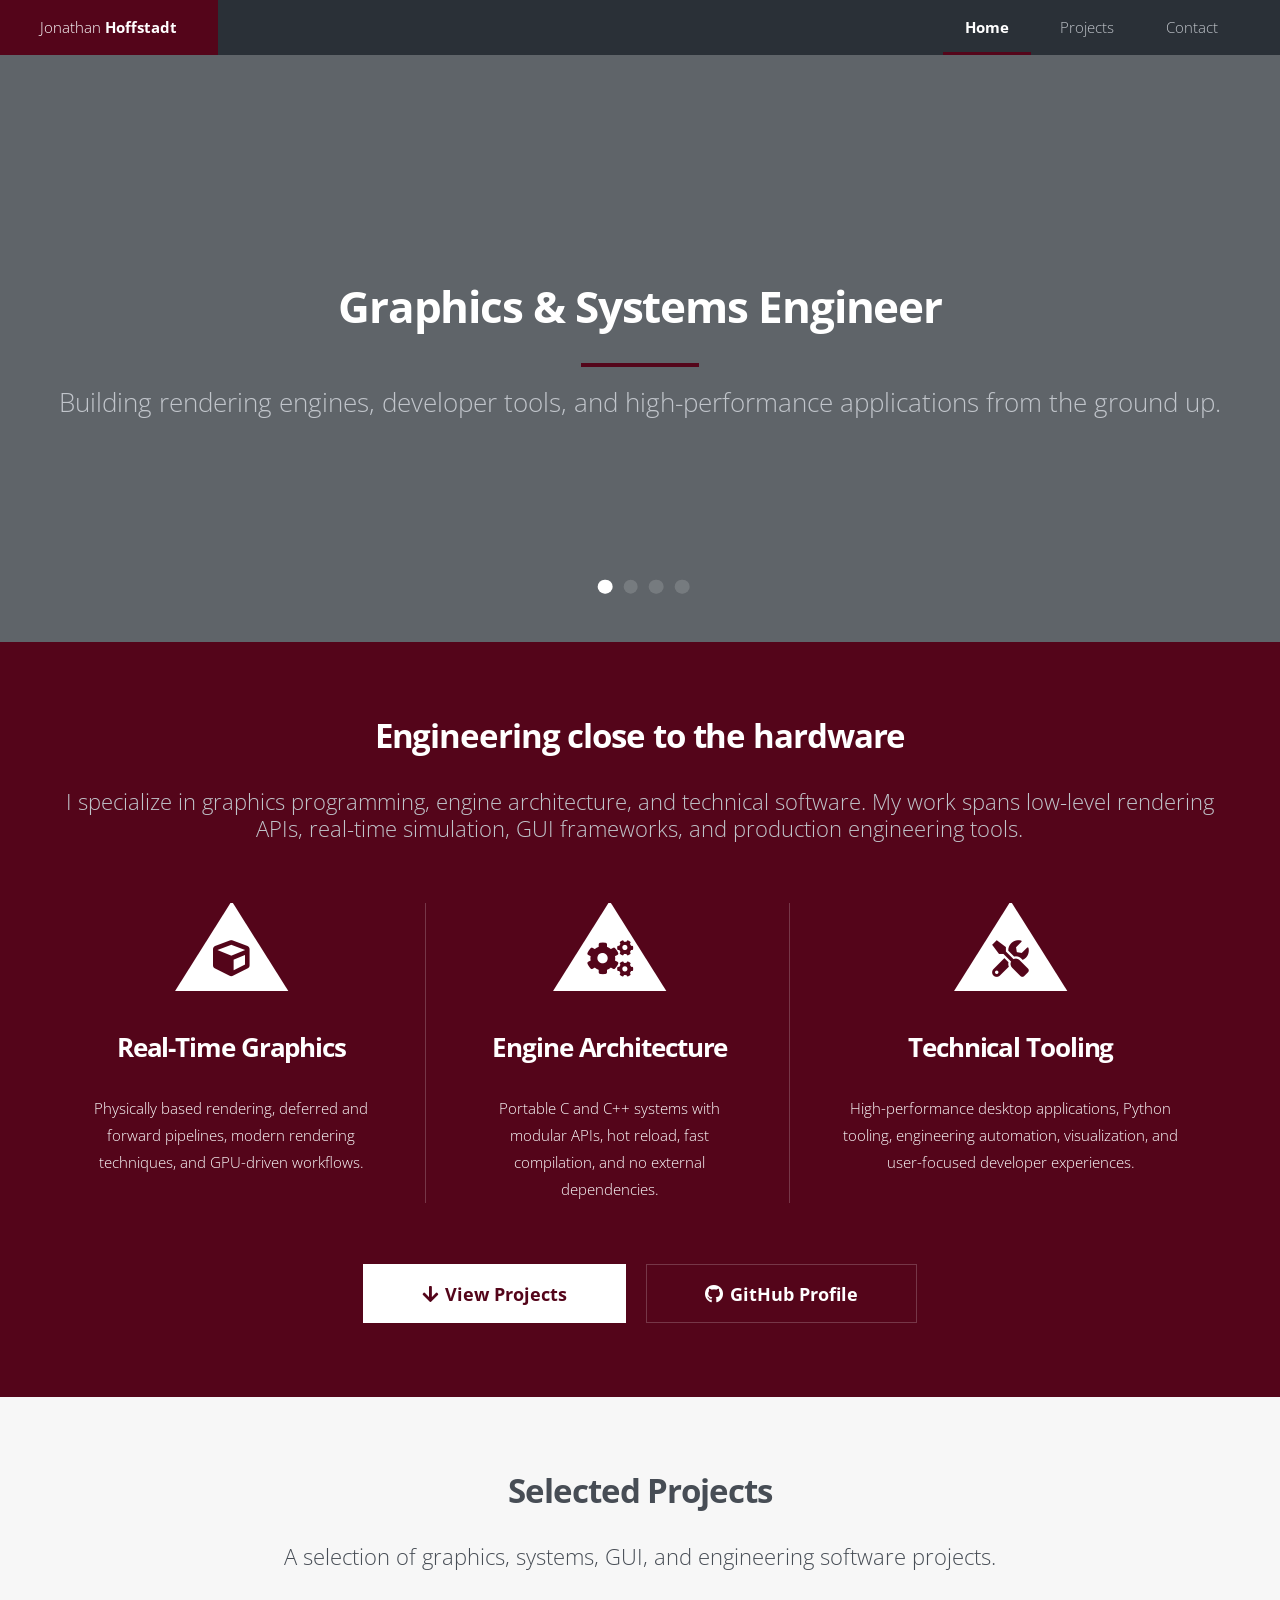
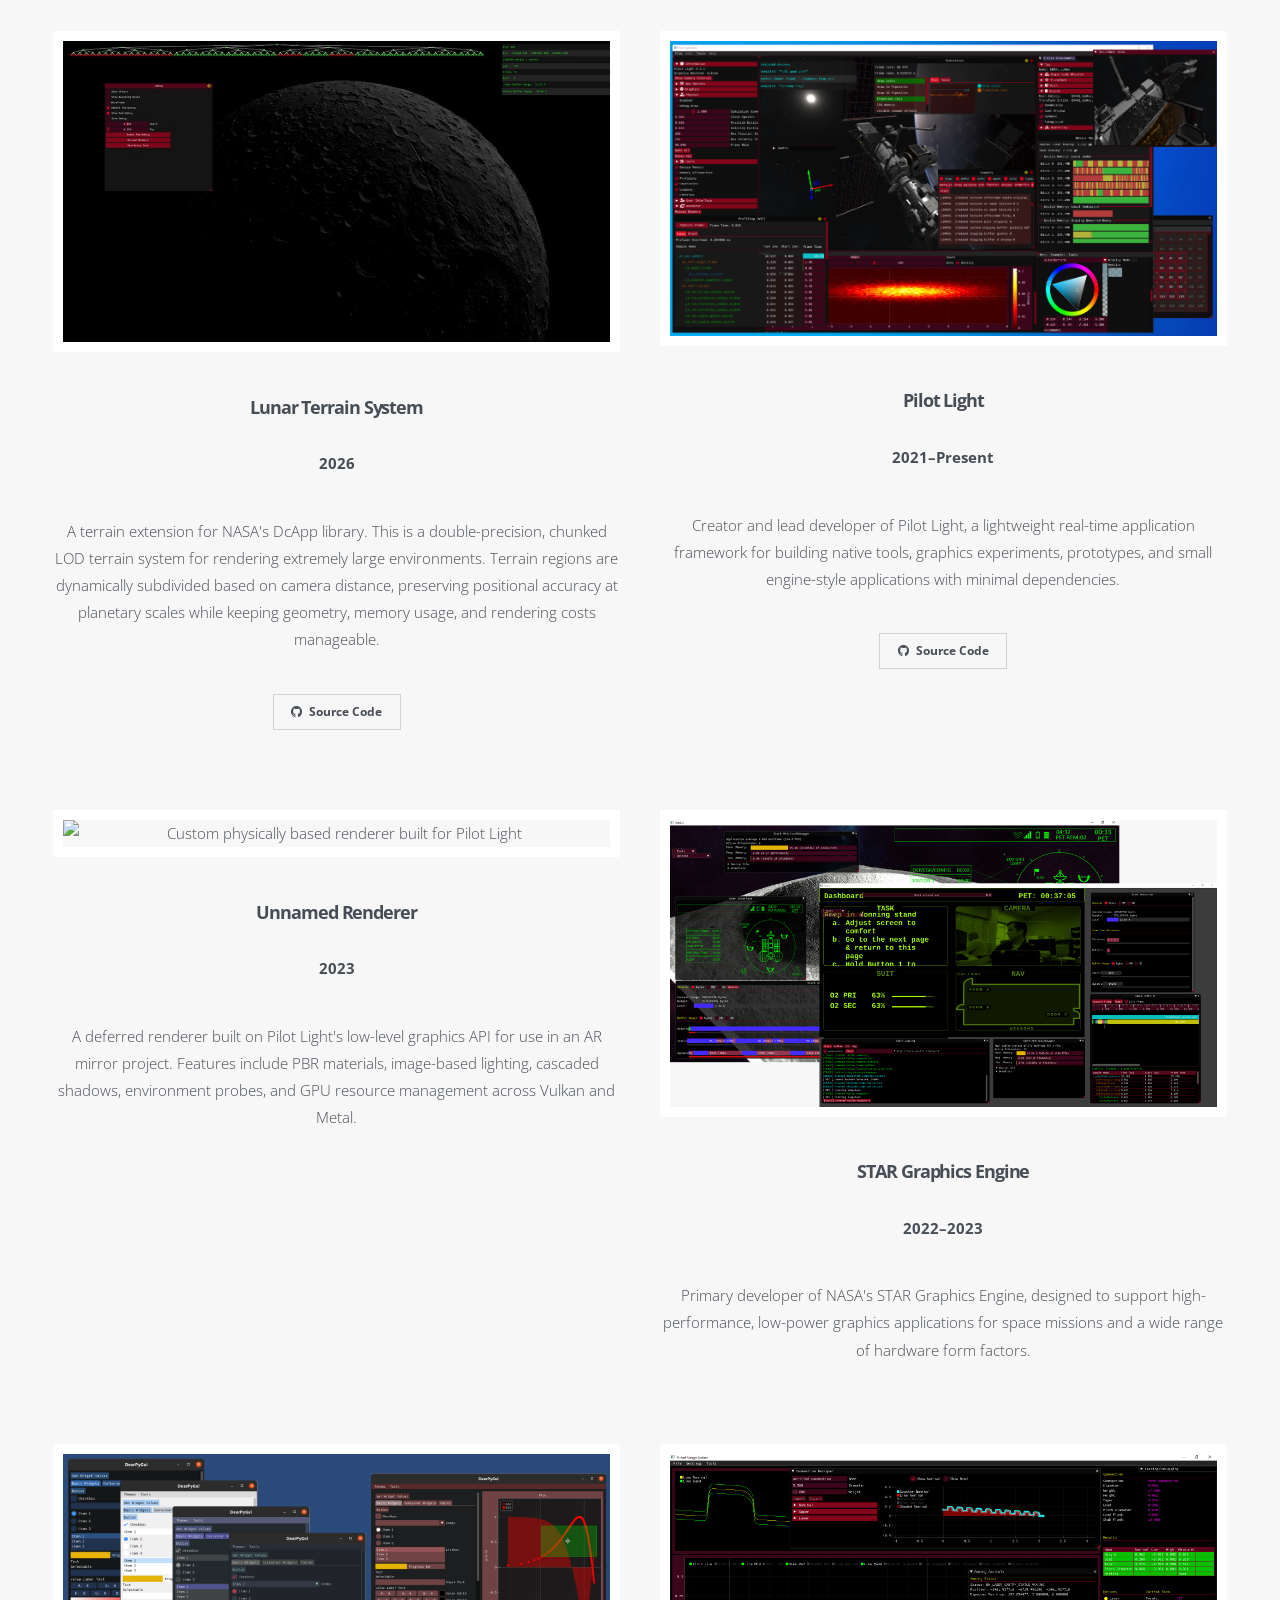
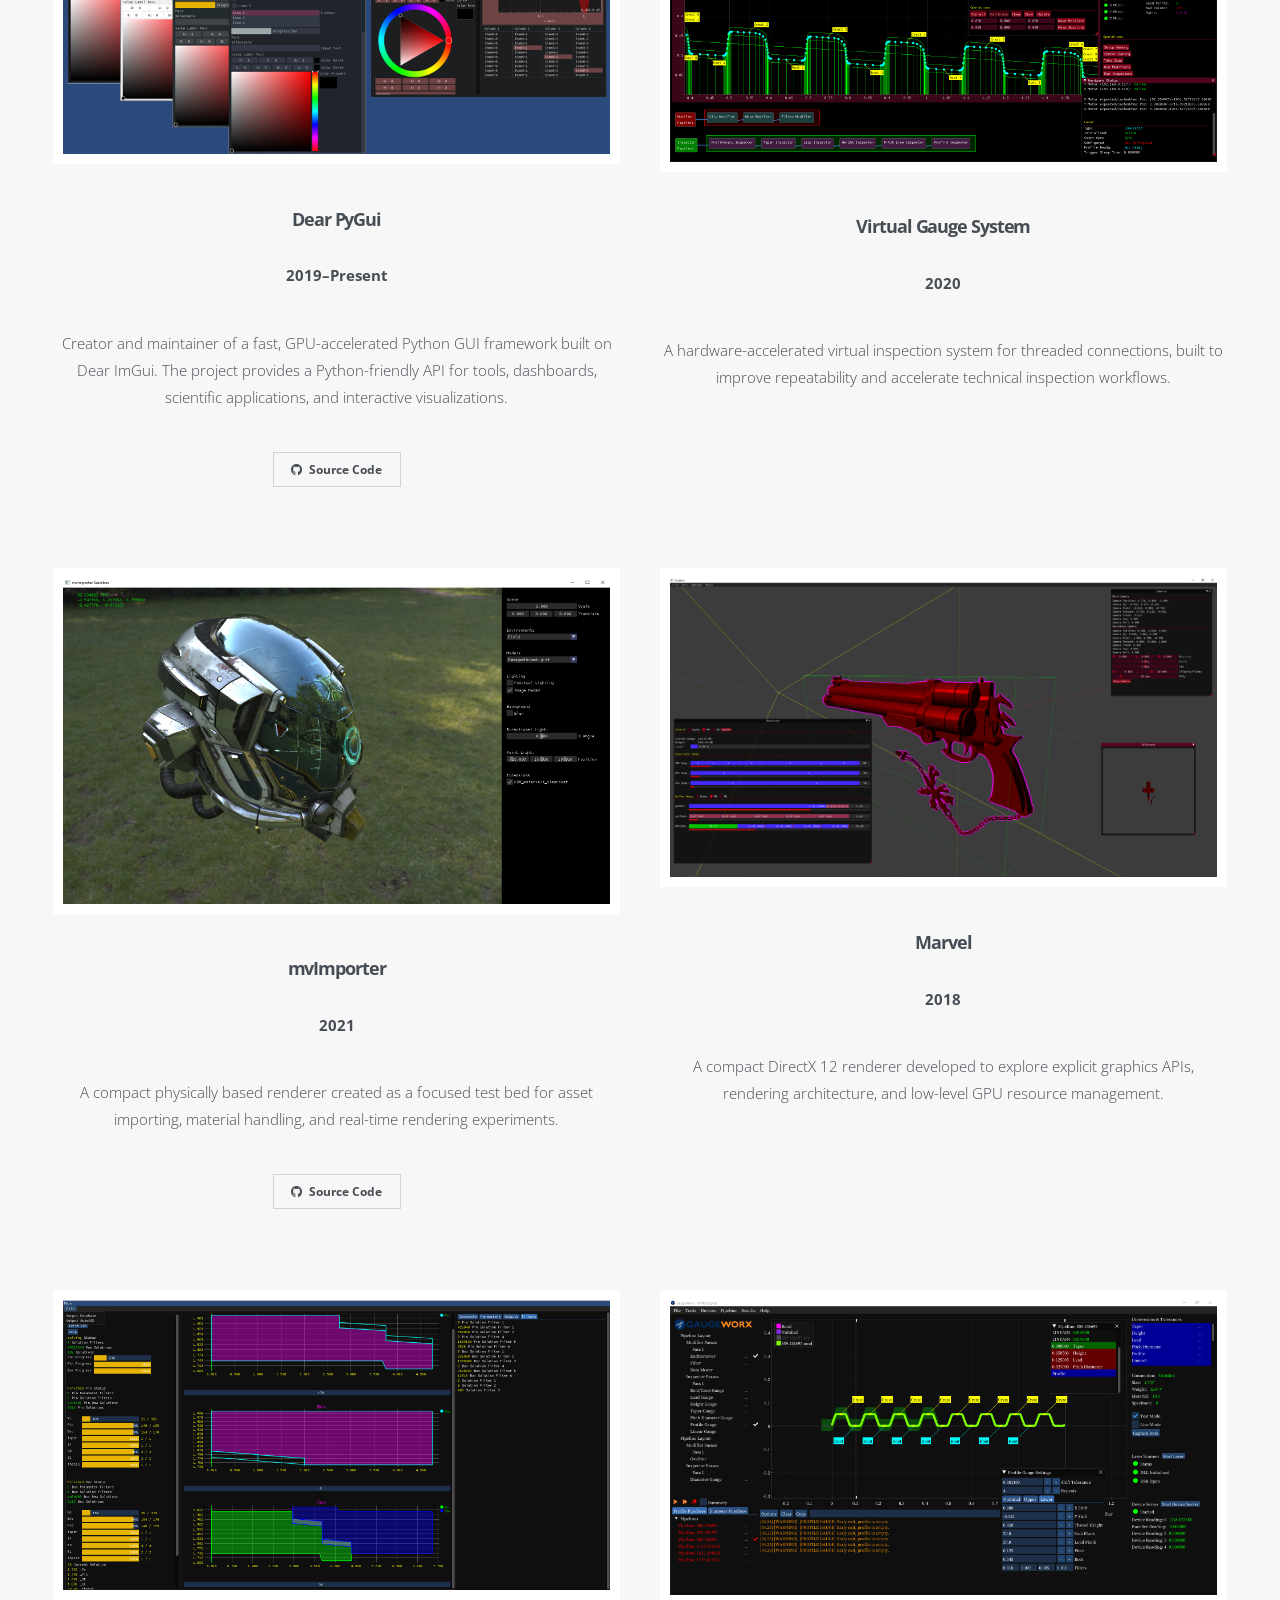
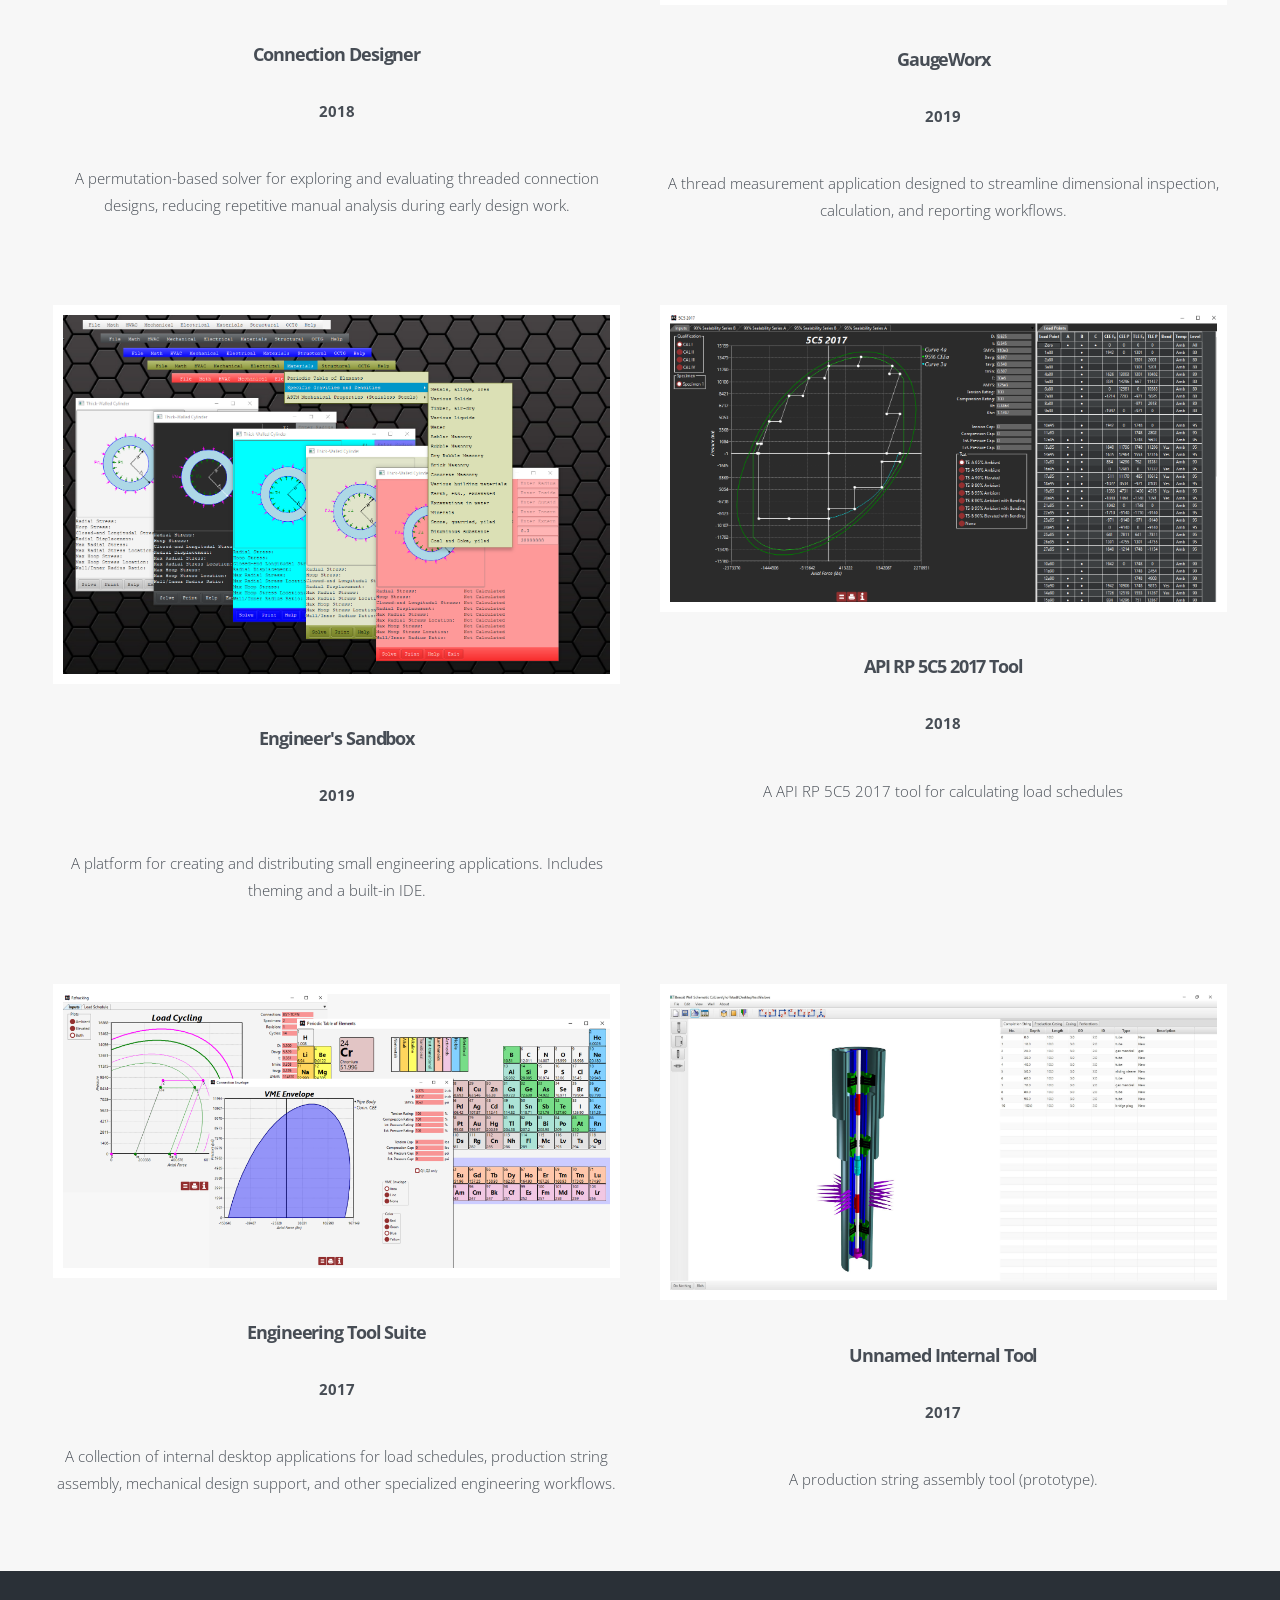
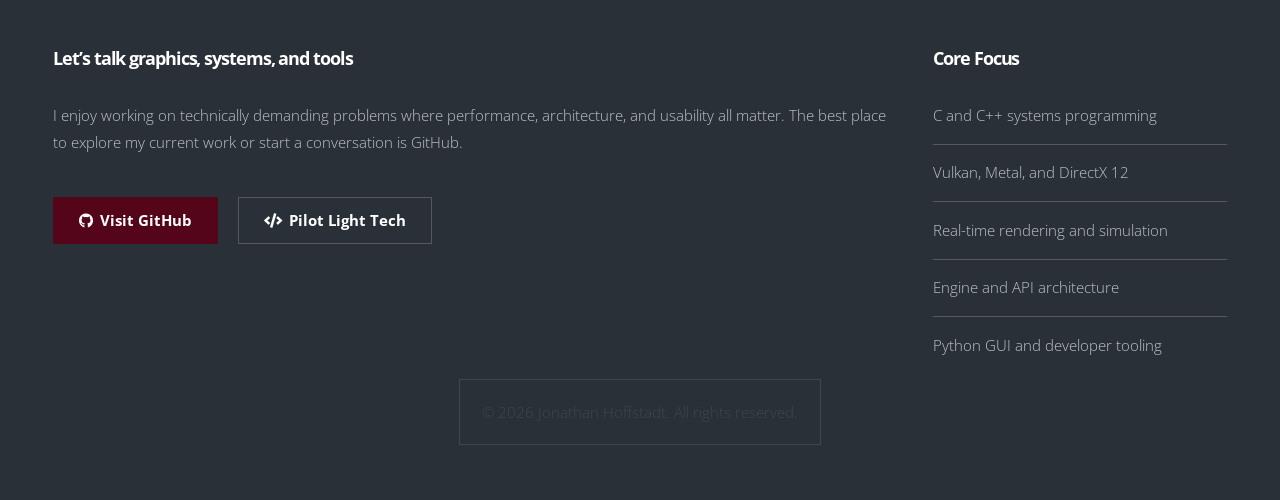
==== commit 0106928f: "update" ====
--- a/docs/index.html
+++ b/docs/index.html
@@ -1,365 +1,328 @@
-<!DOCTYPE html>
+<!DOCTYPE HTML>
+<!--
+	Zenith by Pixelarity
+	pixelarity.com | hello@pixelarity.com
+	License: pixelarity.com/license
+-->
 <html lang="en">
-<head>
-    <meta charset="UTF-8">
-    <title>Jonathan Hoffstadt</title>
-</head>
-
-<style>
-
-    body {
-        background-color: #0e1824;
-        color: #fea27f;
-        font: 15px Calibri, sans-serif;
-    }
-
-    a {
-        color: #fea27f;
-        font: 15px Calibri, sans-serif;
-    }
-
-    img {
-        alignment: center;
-        /*width: 10%;*/
-        /*height: 10%;*/
-    }
-
-
-</style>
-
-<body>
-    <div style="text-align: center;">
-
-        <img src="images/portrait.jpg" width="205" height="256" >
-        <p>
-            Hi, my name is Jonathan.
-            <br> Programmer / Mechanical Engineer
-            <br> (Clearly not a web developer)
-        </p>
-
-        <br> For tutoring, please see <A href="tutoring.html">here</A>.
-        <br>
-
-
-
-        <br> Partial portfolio below (still a work in progress).
-        <br> Need to update for 2011-2017
-
-        <br>
-        <br>Patents:
-        <br><A href="https://patents.google.com/patent/US11473702B1/en?oq=11473702">US11473702B1</A> Integral Expanded Upset
-
-        <HR SIZE="1">
-
-        <TABLE border=0 cellpadding=6>
-            <TR>
-                <TD valign=top width=420>
-                    2023-2024
-                    <BR>~ from Houston  ~
-                    <BR>
-                    <BR>Worked on a custom renderer for <B>METECs</B>.
-                    <BR>The renderer is built as an extension in my Pilot Light framework for use in an AR Mirror project. The renderer includes a physics based pipeline, vertex skinning, and realtime CSM shadow mapping.</BR>
-                </TD>
-                <br>
-                <TD>
-                    <img src="images/custom.png" width=60% height=auto>
-                </TD>
-            </TR>
-        </TABLE>
-
-        <HR SIZE="1">
-
-        <TABLE border=0 cellpadding=6>
-            <TR>
-                <TD valign=top width=420>
-                    2022-2023
-                    <BR>~ from Houston  ~
-                    <BR>
-                    <BR>Worked on NASA's <B>STAR Graphics Engine</B>,
-                    <BR>The engine is being developed for the purposes of creating low power-draw, high-performance graphics applications for a variety of space missions and hardware form factors.
-                </TD>
-                <br>
-                <TD>
-                    <img src="images/star_engine.png" width=60% height=auto>
-                </TD>
-            </TR>
-        </TABLE>
-
-        <HR SIZE="1">
-
-        <TABLE border=0 cellpadding=6>
-            <TR>
-                <TD valign=top width=420>
-                    2022-Present
-                    <BR>~ from Houston  ~
-                    <BR>
-                    <BR>Working on <B>Pilot Light</B>,
-                    <BR>a lightweight modern game engine with no dependencies.
-                    <BR><A href="https://github.com/PilotLightTech/pilotlight">https://github.com/PilotLightTech/pilotlight</A>.
-                </TD>
-                <br>
-                <TD>
-                    <img src="images/tooling2.png" width=60% height=auto>
-                </TD>
-            </TR>
-        </TABLE>
-
-        <HR SIZE="1">
-
-        <TABLE border=0 cellpadding=6>
-            <TR>
-                <TD valign=top width=420>
-                    2021
-                    <BR>~ from Houston  ~
-                    <BR>
-                    <BR>Worked on <B>Dear Py3D</B>,
-                    <BR>a prototype Vulkan 3D renderer for <B>Dear PyGui</B>.
-                </TD>
-                <br>
-                <TD>
-                    <img src="images/dpg3d.png" width=60% height=auto>
-                </TD>
-            </TR>
-        </TABLE>
-
-        <HR SIZE="1">
-
-        <TABLE border=0 cellpadding=6>
-            <TR>
-                <TD valign=top width=420>
-                    2020-Present
-                    <BR>~ from Houston  ~
-                    <BR>
-                    <BR>Working on <B>Dear PyGui</B>,
-                    <BR>a python GUI toolkit built with Dear ImGui.
-                    <BR><A href="https://github.com/hoffstadt/DearPyGui">https://github.com/hoffstadt/DearPyGui</A>.
-
-                </TD>
-                <br>
-                <TD>
-                    <img src="images/dpg.png" width=60% height=auto>
-                </TD>
-            </TR>
-        </TABLE>
-
-        <HR SIZE="1">
-
-        <TABLE border=0 cellpadding=6>
-            <TR>
-                <TD valign=top width=420>
-                    2021
-                    <BR>~ from Houston  ~
-                    <BR>
-                    <BR>Worked on <B>mvImporter</B>,
-                    <BR>A small toy PBR renderer used for testing.
-                    <BR><A href="https://github.com/hoffstadt/mvImporter">https://github.com/hoffstadt/mvImporter</A>.
-                    <BR>
-                    <BR>
-                </TD>
-                <br>
-                <TD>
-                    <img src="images/mvimporter.png" width=60% height=auto>
-                </TD>
-            </TR>
-        </TABLE>
-
-        <HR SIZE="1">
-
-        <TABLE border=0 cellpadding=6>
-            <TR>
-                <TD valign=top width=420>
-                    2020
-                    <BR>~ from Houston  ~
-                    <BR>
-                    <BR>Worked on <B>Virtual Gauge System</B>,
-                    <BR> a hardware accelerated threaded connection virtual inspection system.
-                    <BR>
-                </TD>
-                <br>
-                <TD>
-                    <img src="images/vgs.png" width=60% height=auto>
-                </TD>
-            </TR>
-        </TABLE>
-
-        <HR SIZE="1">
-
-        <TABLE border=0 cellpadding=6>
-            <TR>
-                <TD valign=top width=420>
-                    2019
-                    <BR>~ from Houston  ~
-                    <BR>
-                    <BR>Worked on <B>GaugeWorx</B>,
-                    <BR>a thread measurement system.
-                    <BR>
-                </TD>
-                <br>
-                <TD>
-                    <img src="images/gaugeworx.png" width=60% height=auto>
-
-                </TD>
-            </TR>
-        </TABLE>
-
-        <HR SIZE="1">
-
-        <TABLE border=0 cellpadding=6>
-            <TR>
-                <TD valign=top width=420>
-                    2019
-                    <BR>~ from Houston  ~
-                    <BR>
-                    <BR>Worked on <B>Engineer's Sandbox</B>,
-                    <BR>a platform for creating and distributing small engineering
-                    <BR>applications. Includes theming and a built-in IDE.
-                    <BR>
-                    <BR> Worked on a various small tools/apps to assist in house mechanical engineers.
-                </TD>
-                <br>
-                <TD>
-                    <BR>
-                    <BR>Overview
-                    <img src="images/collection1.png" width=75% height=auto border=0>
-                    <img src="images/collection2.png" width=75% height=auto border=0>
-                </TD>
-            </TR>
-        </TABLE>
-
-        <HR SIZE="1">
-
-        <TABLE border=0 cellpadding=6>
-            <TR>
-                <TD valign=top width=420>
-                    2018
-                    <BR>~ from Houston  ~
-                    <BR>
-                    <BR>Worked on <B>Marvel</B>,
-                    <BR>a small Directx 12 renderer.
-                    <BR>
-                </TD>
-                <br>
-                <TD>
-                    <img src="images/marvel.PNG" width=60% height=auto>
-
-                </TD>
-            </TR>
-        </TABLE>
-
-        <HR SIZE="1">
-
-        <TABLE border=0 cellpadding=6>
-            <TR>
-                <TD valign=top width=420>
-                    2018
-                    <BR>~ from Houston  ~
-                    <BR>
-                    <BR>Worked on <B>Connection Designer</B>,
-                    <BR>a brute force permutation based solver for threaded connection designs.
-                    <BR>
-                </TD>
-                <br>
-                <TD>
-                    <img src="images/connectiondesigner.png" width=60% height=auto>
-                </TD>
-            </TR>
-        </TABLE>
-
-        <HR SIZE="1">
-
-        <TABLE border=0 cellpadding=6>
-            <TR>
-                <TD valign=top width=420>
-                    2018
-                    <BR>~ from Houston  ~
-                    <BR>
-                    <BR>Worked on a <B>API RP 5C5 2017</B> tool for calculating load schedules.
-                    <BR>
-                </TD>
-                <br>
-                <TD>
-                    <img src="images/5c5tool.png" width=60% height=auto>
-                </TD>
-            </TR>
-        </TABLE>
-
-        <HR SIZE="1">
-
-        <TABLE border=0 cellpadding=6>
-            <TR>
-                <TD valign=top width=420>
-                    2017
-                    <BR>~ from Houma  ~
-                    <BR>
-                    <BR>Worked on a production string assembly tool (prototype).
-                    <BR>
-                </TD>
-                <br>
-                <TD>
-                    <img src="images/cap4.JPG" width=60% height=auto>
-                </TD>
-            </TR>
-        </TABLE>
-
-        <HR SIZE="1">
-
-        <TABLE border=0 cellpadding=6>
-            <TR>
-                <TD valign=top width=420>
-                    2017
-                    <BR>~ from Houma  ~
-                    <BR>
-                    <BR>Worked on a various small tools/apps to assist in house mechanical engineers.
-                    <BR>
-                </TD>
-                <br>
-                <TD>
-                    <img src="images/oldconnectiontool.png" width=60% height=auto>
-                    <img src="images/themesample.PNG" width=60% height=auto>
-                </TD>
-            </TR>
-        </TABLE>
-
-        <HR SIZE="1">
-
-        <TABLE border=0 cellpadding=6>
-            <TR>
-                <TD valign=top width=420>
-                    2016 - 2017
-                    <BR>~ from Baton Rouge  ~
-                    <BR>
-                    <BR>Worked on an arc welding 3D printer.
-                    <BR>
-                </TD>
-                <br>
-                <TD>
-                    <img src="images/023.JPG" width=60% height=auto>
-                </TD>
-            </TR>
-        </TABLE>
-
-        <HR SIZE="1">
-
-        <TABLE border=0 cellpadding=6>
-            <TR>
-                <TD valign=top width=420>
-                    2014 - 2017
-                    <BR>~ from Baton Rouge  ~
-                    <BR>
-                    <BR>Performed finite element analysis and computational fluid dynamics.
-                    <BR>
-                </TD>
-                <br>
-                <TD>
-                <TD>
-                    <img src="images/autopipe3.jpg" width=70% height=auto>
-                </TD>
-                <TD>
-                    <img src="images/fea2.jpg" width=70% height=auto>
-                </TD>
-                </TD>
-            </TR>
-        </TABLE>
-    </div>
-</body>
-</html>
+	<head>
+		<title>Jonathan Hoffstadt | Graphics & Systems Engineer</title>
+		<meta charset="utf-8" />
+		<meta name="viewport" content="width=device-width, initial-scale=1, user-scalable=no" />
+		<meta name="description" content="Portfolio of Jonathan Hoffstadt, a graphics and systems engineer specializing in real-time rendering, engine architecture, developer tools, and high-performance applications." />
+		<meta name="keywords" content="Jonathan Hoffstadt, graphics engineer, rendering engineer, game engine, Pilot Light, Dear PyGui, Vulkan, Metal, C, C++, Python" />
+		<meta name="author" content="Jonathan Hoffstadt" />
+		<meta name="theme-color" content="#111111" />
+		<link rel="stylesheet" href="assets/css/main.css" />
+	</head>
+	<body class="is-preload">
+
+		<!-- Header -->
+		<header id="header">
+
+			<!-- Logo -->
+			<a class="logo" href="#home" aria-label="Jonathan Hoffstadt home">
+				<span>Jonathan</span> <strong>Hoffstadt</strong>
+			</a>
+
+			<!-- Navigation -->
+			<nav id="nav" aria-label="Primary navigation">
+				<ul>
+					<li><a href="#home" class="active">Home</a></li>
+					<!-- <li><a href="#about">About</a></li> -->
+					<li><a href="#projects">Projects</a></li>
+					<li><a href="#contact">Contact</a></li>
+				</ul>
+			</nav>
+
+		</header>
+
+		<main>
+
+			<!-- Banner -->
+			<div id="home">
+				<div id="banner">
+					<article data-position="center center">
+						<div class="inner">
+							<img src="images/bistrofog.png" alt="Real-time graphics project by Jonathan Hoffstadt" />
+							<h1>Graphics &amp; Systems Engineer</h1>
+							<p>Building rendering engines, developer tools, and high-performance applications from the ground up.</p>
+						</div>
+					</article>
+					<article data-position="center center">
+						<div class="inner">
+							<img src="images/sponza1.PNG" alt="Pilot Light engine rendering demonstration" />
+							<h1>Pilot Light</h1>
+							<p>A lightweight, modular application framework and real-time rendering engine written in C.</p>
+						</div>
+					</article>
+					<article data-position="center center">
+						<div class="inner">
+							<img src="images/sky1.png" alt="Physically based real-time rendering scene" />
+							<h1>Real-Time Rendering</h1>
+							<p>Modern graphics architecture across Vulkan, Metal, and DirectX 12.</p>
+						</div>
+					</article>
+					<article data-position="center center">
+						<div class="inner">
+							<img src="images/courtyard3.PNG" alt="Engineering software and graphical tools" />
+							<h1>Developer Tools</h1>
+							<p>Practical software that turns complex engineering workflows into fast, approachable tools.</p>
+						</div>
+					</article>
+				</div>
+			</div>
+
+			<!-- About -->
+			<section id="about" class="wrapper style1">
+				<div class="inner">
+					<header class="major">
+						<h2>Engineering close to the hardware</h2>
+						<p>I specialize in graphics programming, engine architecture, and technical software. My work spans low-level rendering APIs, real-time simulation, GUI frameworks, and production engineering tools.</p>
+					</header>
+
+					<ul class="features">
+						<li>
+							<div class="triangle">
+								<div class="icon solid fa-cube"></div>
+							</div>
+							<h2>Real-Time Graphics</h2>
+							<p>Physically based rendering, deferred and forward pipelines, modern rendering techniques, and GPU-driven workflows.</p>
+						</li>
+						<li>
+							<div class="triangle">
+								<div class="icon solid fa-cogs"></div>
+							</div>
+							<h2>Engine Architecture</h2>
+							<p>Portable C and C++ systems with modular APIs, hot reload, fast compilation, and no external dependencies.</p>
+						</li>
+						<li>
+							<div class="triangle">
+								<div class="icon solid fa-tools"></div>
+							</div>
+							<h2>Technical Tooling</h2>
+							<p>High-performance desktop applications, Python tooling, engineering automation, visualization, and user-focused developer experiences.</p>
+						</li>
+					</ul>
+
+					<ul class="actions special">
+						<li><a href="#projects" class="button large special icon solid fa-arrow-down">View Projects</a></li>
+						<li><a href="https://github.com/hoffstadt" class="button large icon brands fa-github" target="_blank" rel="noopener noreferrer">GitHub Profile</a></li>
+					</ul>
+				</div>
+			</section>
+
+			<!-- Projects -->
+			<section id="projects" class="wrapper style2">
+				<div class="inner">
+					<header class="major">
+						<h2>Selected Projects</h2>
+						<p>A selection of graphics, systems, GUI, and engineering software projects.</p>
+					</header>
+
+					<section class="posts-grid" aria-label="Selected projects">
+
+						<article>
+							<div class="image fit">
+								<img src="images/lunarterrain.jpg" alt="Custom physically based renderer built for Pilot Light" loading="lazy" />
+							</div>
+							<h3>Lunar Terrain System</h3>
+							<p><strong>2026</strong></p>
+							<p>A terrain extension for NASA's DcApp library. This is a double-precision,
+								chunked LOD terrain system for rendering extremely large environments.
+								Terrain regions are dynamically subdivided based on camera distance, preserving
+								positional accuracy at planetary scales while keeping geometry, memory usage, and
+								rendering costs manageable.
+							</p>
+							<ul class="actions">
+								<li><a href="https://github.com/nasa/dcapp" class="button small icon brands fa-github" target="_blank" rel="noopener noreferrer">Source Code</a></li>
+							</ul>
+						</article>
+
+						<article>
+							<div class="image fit">
+								<a href="https://github.com/PilotLightTech/pilotlight" target="_blank" rel="noopener noreferrer">
+									<img src="images/gateway.png" alt="Pilot Light real-time engine scene" loading="lazy" />
+								</a>
+							</div>
+							<h3>Pilot Light</h3>
+							<p><strong>2021–Present</strong></p>
+							<p>Creator and lead developer of Pilot Light, a lightweight real-time application framework
+								for building native tools, graphics experiments, prototypes, and small engine-style
+								applications with minimal dependencies.</p>
+							<ul class="actions">
+								<li><a href="https://github.com/PilotLightTech/pilotlight" class="button small icon brands fa-github" target="_blank" rel="noopener noreferrer">Source Code</a></li>
+							</ul>
+						</article>
+
+						<article>
+							<div class="image fit">
+								<img src="images/custom.png" alt="Custom physically based renderer built for Pilot Light" loading="lazy" />
+							</div>
+							<h3>Unnamed Renderer</h3>
+							<p><strong>2023</strong></p>
+							<p>A deferred renderer built on Pilot Light's low-level graphics API for use in an AR mirror project. Features include PBR materials, image-based lighting, cascaded shadows, environment probes, and GPU resource management across Vulkan and Metal.</p>
+						</article>
+
+						<article>
+							<div class="image fit">
+								<img src="images/star_engine.png" alt="NASA STAR Graphics Engine visualization" loading="lazy" />
+							</div>
+							<h3>STAR Graphics Engine</h3>
+							<p><strong>2022–2023</strong></p>
+							<p>Primary developer of NASA's STAR Graphics Engine, designed to support high-performance, low-power graphics applications for space missions and a wide range of hardware form factors.</p>
+						</article>
+
+						<article>
+							<div class="image fit">
+								<a href="https://github.com/hoffstadt/DearPyGui" target="_blank" rel="noopener noreferrer">
+									<img src="images/dpg.png" alt="Dear PyGui desktop interface" loading="lazy" />
+								</a>
+							</div>
+							<h3>Dear PyGui</h3>
+							<p><strong>2019–Present</strong></p>
+							<p>Creator and maintainer of a fast, GPU-accelerated Python GUI framework built on Dear ImGui. The project provides a Python-friendly API for tools, dashboards, scientific applications, and interactive visualizations.</p>
+							<ul class="actions">
+								<li><a href="https://github.com/hoffstadt/DearPyGui" class="button small icon brands fa-github" target="_blank" rel="noopener noreferrer">Source Code</a></li>
+							</ul>
+						</article>
+
+						<article>
+							<div class="image fit">
+								<img src="images/vgs.png" alt="Virtual Gauge System inspection software" loading="lazy" />
+							</div>
+							<h3>Virtual Gauge System</h3>
+							<p><strong>2020</strong></p>
+							<p>A hardware-accelerated virtual inspection system for threaded connections, built to improve repeatability and accelerate technical inspection workflows.</p>
+						</article>
+
+						<article>
+							<div class="image fit">
+								<a href="https://github.com/hoffstadt/mvImporter" target="_blank" rel="noopener noreferrer">
+									<img src="images/mvimporter.png" alt="mvImporter physically based rendering test application" loading="lazy" />
+								</a>
+							</div>
+							<h3>mvImporter</h3>
+							<p><strong>2021</strong></p>
+							<p>A compact physically based renderer created as a focused test bed for asset importing, material handling, and real-time rendering experiments.</p>
+							<ul class="actions">
+								<li><a href="https://github.com/hoffstadt/mvImporter" class="button small icon brands fa-github" target="_blank" rel="noopener noreferrer">Source Code</a></li>
+							</ul>
+						</article>
+
+						<article>
+							<div class="image fit">
+								<img src="images/marvel.PNG" alt="Marvel DirectX 12 renderer" loading="lazy" />
+							</div>
+							<h3>Marvel</h3>
+							<p><strong>2018</strong></p>
+							<p>A compact DirectX 12 renderer developed to explore explicit graphics APIs, rendering architecture, and low-level GPU resource management.</p>
+						</article>
+
+						<article>
+							<div class="image fit">
+								<img src="images/connectiondesigner.png" alt="Threaded connection design optimization software" loading="lazy" />
+							</div>
+							<h3>Connection Designer</h3>
+							<p><strong>2018</strong></p>
+							<p>A permutation-based solver for exploring and evaluating threaded connection designs, reducing repetitive manual analysis during early design work.</p>
+						</article>
+
+						<article>
+							<div class="image fit">
+								<img src="images/gaugeworx.png" alt="GaugeWorx thread measurement system" loading="lazy" />
+							</div>
+							<h3>GaugeWorx</h3>
+							<p><strong>2019</strong></p>
+							<p>A thread measurement application designed to streamline dimensional inspection, calculation, and reporting workflows.</p>
+						</article>
+
+						<article>
+							<div class="image fit">
+								<img src="images/themesample.PNG" alt="Collection of engineering calculation and design tools" loading="lazy" />
+							</div>
+							<h3>Engineer's Sandbox</h3>
+							<p><strong>2019</strong></p>
+							<p>A platform for creating and distributing small engineering applications. Includes theming and a built-in IDE.</p>
+						</article>
+
+						<article>
+							<div class="image fit">
+								<img src="images/5c5tool.png" alt="Collection of engineering calculation and design tools" loading="lazy" />
+							</div>
+							<h3>API RP 5C5 2017 Tool</h3>
+							<p><strong>2018</strong></p>
+							<p>A API RP 5C5 2017 tool for calculating load schedules</p>
+						</article>
+
+						<article>
+							<div class="image fit">
+								<img src="images/collection2.png" alt="Collection of engineering calculation and design tools" loading="lazy" />
+							</div>
+							<h3>Engineering Tool Suite</h3>
+							<p><strong>2017</strong></p>
+							<p>A collection of internal desktop applications for load schedules, production string assembly, mechanical design support, and other specialized engineering workflows.</p>
+						</article>
+
+						<article>
+							<div class="image fit">
+								<img src="images/cap4.JPG" alt="Collection of engineering calculation and design tools" loading="lazy" />
+							</div>
+							<h3>Unnamed Internal Tool</h3>
+							<p><strong>2017</strong></p>
+							<p>A production string assembly tool (prototype).</p>
+						</article>
+					</section>
+				</div>
+			</section>
+
+		</main>
+
+		<!-- Footer / Contact -->
+		<section id="footer">
+			<div id="contact" class="inner with-sidebar">
+
+				<div class="content">
+					<section>
+						<header>
+							<h3>Let’s talk graphics, systems, and tools</h3>
+						</header>
+						<p>I enjoy working on technically demanding problems where performance, architecture, and usability all matter. The best place to explore my current work or start a conversation is GitHub.</p>
+						<ul class="actions">
+							<li><a href="https://github.com/hoffstadt" class="button primary icon brands fa-github" target="_blank" rel="noopener noreferrer">Visit GitHub</a></li>
+							<li><a href="https://github.com/PilotLightTech" class="button icon solid fa-code" target="_blank" rel="noopener noreferrer">Pilot Light Tech</a></li>
+						</ul>
+					</section>
+				</div>
+
+				<div class="sidebar">
+					<header>
+						<h3>Core Focus</h3>
+					</header>
+					<section>
+						<ul class="alt">
+							<li>C and C++ systems programming</li>
+							<li>Vulkan, Metal, and DirectX 12</li>
+							<li>Real-time rendering and simulation</li>
+							<li>Engine and API architecture</li>
+							<li>Python GUI and developer tooling</li>
+						</ul>
+					</section>
+				</div>
+
+			</div>
+			<div class="copyright">
+				<span>&copy; 2026 Jonathan Hoffstadt. All rights reserved.</span>
+			</div>
+		</section>
+
+		<!-- Scripts -->
+		<script src="assets/js/jquery.min.js"></script>
+		<script src="assets/js/jquery.dropotron.min.js"></script>
+		<script src="assets/js/browser.min.js"></script>
+		<script src="assets/js/breakpoints.min.js"></script>
+		<script src="assets/js/util.js"></script>
+		<script src="assets/js/main.js"></script>
+
+	</body>
+</html>
--- a/docs/assets/css/main.css
+++ b/docs/assets/css/main.css
@@ -0,0 +1,4606 @@
+/*
+	Zenith by Pixelarity
+	pixelarity.com | hello@pixelarity.com
+	License: pixelarity.com/license
+*/
+
+@import url(fontawesome-all.min.css);
+@import url("https://fonts.googleapis.com/css?family=Open+Sans:300,300i,700,700i");
+html, body, div, span, applet, object,
+iframe, h1, h2, h3, h4, h5, h6, p, blockquote,
+pre, a, abbr, acronym, address, big, cite,
+code, del, dfn, em, img, ins, kbd, q, s, samp,
+small, strike, strong, sub, sup, tt, var, b,
+u, i, center, dl, dt, dd, ol, ul, li, fieldset,
+form, label, legend, table, caption, tbody,
+tfoot, thead, tr, th, td, article, aside,
+canvas, details, embed, figure, figcaption,
+footer, header, hgroup, menu, nav, output, ruby,
+section, summary, time, mark, audio, video {
+	margin: 0;
+	padding: 0;
+	border: 0;
+	font-size: 100%;
+	font: inherit;
+	vertical-align: baseline;}
+
+article, aside, details, figcaption, figure,
+footer, header, hgroup, menu, nav, section {
+	display: block;}
+
+body {
+	line-height: 1;
+}
+
+ol, ul {
+	list-style: none;
+}
+
+blockquote, q {
+	quotes: none;
+}
+
+	blockquote:before, blockquote:after, q:before, q:after {
+		content: '';
+		content: none;
+	}
+
+table {
+	border-collapse: collapse;
+	border-spacing: 0;
+}
+
+body {
+	-webkit-text-size-adjust: none;
+}
+
+mark {
+	background-color: transparent;
+	color: inherit;
+}
+
+input::-moz-focus-inner {
+	border: 0;
+	padding: 0;
+}
+
+input, select, textarea {
+	-moz-appearance: none;
+	-webkit-appearance: none;
+	-ms-appearance: none;
+	appearance: none;
+}
+
+/* Basic */
+
+	@-ms-viewport {
+		width: device-width;
+	}
+
+	body {
+		-ms-overflow-style: scrollbar;
+	}
+
+	@media screen and (max-width: 480px) {
+
+		html, body {
+			min-width: 320px;
+		}
+
+	}
+
+	html {
+		box-sizing: border-box;
+	}
+
+	*, *:before, *:after {
+		box-sizing: inherit;
+	}
+
+	body {
+		background: #ffffff;
+	}
+
+		body.is-preload *, body.is-preload *:before, body.is-preload *:after {
+			-moz-animation: none !important;
+			-webkit-animation: none !important;
+			-ms-animation: none !important;
+			animation: none !important;
+			-moz-transition: none !important;
+			-webkit-transition: none !important;
+			-ms-transition: none !important;
+			transition: none !important;
+		}
+
+/* Typography */
+
+	html {
+		font-size: 13pt;
+	}
+
+		@media screen and (max-width: 1680px) {
+
+			html {
+				font-size: 12pt;
+			}
+
+		}
+
+		@media screen and (max-width: 1280px) {
+
+			html {
+				font-size: 11pt;
+			}
+
+		}
+
+		@media screen and (max-width: 980px) {
+
+			html {
+				font-size: 12pt;
+			}
+
+		}
+
+		@media screen and (max-width: 736px) {
+
+			html {
+				font-size: 11pt;
+			}
+
+		}
+
+	body {
+		background-color: #ffffff;
+		color: #474d55;
+	}
+
+	body, input, select, textarea {
+		font-family: "Open Sans", Arial, Helvetica, sans-serif;
+		font-size: 1rem;
+		font-weight: 300;
+		line-height: 1.85rem;
+	}
+
+	a {
+		-moz-transition: color 0.2s ease-in-out;
+		-webkit-transition: color 0.2s ease-in-out;
+		-ms-transition: color 0.2s ease-in-out;
+		transition: color 0.2s ease-in-out;
+		text-decoration: underline;
+	}
+
+		a:hover {
+			text-decoration: none;
+		}
+
+	strong, b {
+		font-weight: 700;
+	}
+
+	em, i {
+		font-style: italic;
+	}
+
+	p {
+		margin: 0 0 2.75rem 0;
+	}
+
+	h1, h2, h3, h4, h5, h6 {
+		font-weight: 700;
+		letter-spacing: -.075rem;
+		line-height: 1.5;
+		margin: 0 0 2.0625rem 0;
+	}
+
+		h1 a, h2 a, h3 a, h4 a, h5 a, h6 a {
+			color: inherit;
+			text-decoration: none;
+		}
+
+	h1 {
+		font-size: 2.5rem;
+		line-height: 1.2;
+	}
+
+	h2 {
+		font-size: 2.25rem;
+		line-height: 1.3;
+	}
+
+	h3 {
+		font-size: 1.25rem;
+	}
+
+	h4 {
+		font-size: 1rem;
+	}
+
+	h5 {
+		font-size: 0.9rem;
+	}
+
+	h6 {
+		font-size: 0.7rem;
+	}
+
+	@media screen and (max-width: 736px) {
+
+		h1 {
+			font-size: 2rem;
+			line-height: 1.3;
+		}
+
+		h2 {
+			font-size: 1.5rem;
+			line-height: 1.5;
+		}
+
+		h3 {
+			font-size: 1.25rem;
+		}
+
+	}
+
+	sub {
+		font-size: 0.8rem;
+		position: relative;
+		top: 0.5rem;
+	}
+
+	sup {
+		font-size: 0.8rem;
+		position: relative;
+		top: -0.5rem;
+	}
+
+	blockquote {
+		border-left: solid 0.5rem;
+		font-style: italic;
+		margin: 0 0 2.75rem 0;
+		padding: 1.375rem 0 1.375rem 2.75rem;
+	}
+
+	code {
+		border-radius: 0;
+		border: solid 1px;
+		font-family: "Courier New", monospace;
+		font-size: 0.9rem;
+		margin: 0 0.25rem;
+		padding: 0.25rem 0.65rem;
+	}
+
+	pre {
+		-webkit-overflow-scrolling: touch;
+		font-family: "Courier New", monospace;
+		font-size: 0.9rem;
+		margin: 0 0 2.75rem 0;
+	}
+
+		pre code {
+			display: block;
+			line-height: 1.75;
+			padding: 1rem 1.5rem;
+			overflow-x: auto;
+		}
+
+	hr {
+		border: 0;
+		border-bottom: solid 1px;
+		margin: 2.75rem 0;
+	}
+
+		hr.major {
+			margin: 5.5rem 0;
+		}
+
+		@media screen and (max-width: 736px) {
+
+			hr.major {
+				margin: 4.125rem 0;
+			}
+
+		}
+
+	input, select, textarea {
+		color: #474d55;
+	}
+
+	a {
+		color: rgba(84, 5, 26,  255);
+	}
+
+	strong, b {
+		color: #474d55;
+	}
+
+	h1, h2, h3, h4, h5, h6 {
+		color: #474d55;
+	}
+
+	blockquote {
+		border-left-color: rgba(0, 0, 0, 0.15);
+	}
+
+	code {
+		background: rgba(144, 144, 144, 0.075);
+		border-color: rgba(0, 0, 0, 0.15);
+	}
+
+	hr {
+		border-bottom-color: rgba(0, 0, 0, 0.15);
+	}
+
+/* Header */
+
+	header.major {
+		margin-bottom: 4.125rem;
+		text-align: center;
+	}
+
+	header h2 + p {
+		font-size: 1.5rem;
+	}
+
+	@media screen and (max-width: 736px) {
+
+		header h2 + p {
+			font-size: 1.25rem;
+		}
+
+	}
+
+/* Inner */
+
+	.inner {
+		margin: 0 auto;
+		max-width: calc(100% - 10rem);
+		width: 80rem;
+	}
+
+		.inner.with-sidebar {
+			display: -moz-flex;
+			display: -webkit-flex;
+			display: -ms-flex;
+			display: flex;
+			-moz-justify-content: space-between;
+			-webkit-justify-content: space-between;
+			-ms-justify-content: space-between;
+			justify-content: space-between;
+		}
+
+		@media screen and (max-width: 1280px) {
+
+			.inner {
+				max-width: calc(100% - 6rem);
+			}
+
+		}
+
+		@media screen and (max-width: 980px) {
+
+			.inner.with-sidebar {
+				display: block;
+			}
+
+		}
+
+		@media screen and (max-width: 736px) {
+
+			.inner {
+				max-width: calc(100% - 3rem);
+			}
+
+		}
+
+/* Row */
+
+	.row {
+		display: flex;
+		flex-wrap: wrap;
+		box-sizing: border-box;
+		align-items: stretch;
+	}
+
+		.row > * {
+			box-sizing: border-box;
+		}
+
+		.row.gtr-uniform > * > :last-child {
+			margin-bottom: 0;
+		}
+
+		.row.aln-left {
+			justify-content: flex-start;
+		}
+
+		.row.aln-center {
+			justify-content: center;
+		}
+
+		.row.aln-right {
+			justify-content: flex-end;
+		}
+
+		.row.aln-top {
+			align-items: flex-start;
+		}
+
+		.row.aln-middle {
+			align-items: center;
+		}
+
+		.row.aln-bottom {
+			align-items: flex-end;
+		}
+
+		.row > .imp {
+			order: -1;
+		}
+
+		.row > .col-1 {
+			width: 8.33333%;
+		}
+
+		.row > .off-1 {
+			margin-left: 8.33333%;
+		}
+
+		.row > .col-2 {
+			width: 16.66667%;
+		}
+
+		.row > .off-2 {
+			margin-left: 16.66667%;
+		}
+
+		.row > .col-3 {
+			width: 25%;
+		}
+
+		.row > .off-3 {
+			margin-left: 25%;
+		}
+
+		.row > .col-4 {
+			width: 33.33333%;
+		}
+
+		.row > .off-4 {
+			margin-left: 33.33333%;
+		}
+
+		.row > .col-5 {
+			width: 41.66667%;
+		}
+
+		.row > .off-5 {
+			margin-left: 41.66667%;
+		}
+
+		.row > .col-6 {
+			width: 50%;
+		}
+
+		.row > .off-6 {
+			margin-left: 50%;
+		}
+
+		.row > .col-7 {
+			width: 58.33333%;
+		}
+
+		.row > .off-7 {
+			margin-left: 58.33333%;
+		}
+
+		.row > .col-8 {
+			width: 66.66667%;
+		}
+
+		.row > .off-8 {
+			margin-left: 66.66667%;
+		}
+
+		.row > .col-9 {
+			width: 75%;
+		}
+
+		.row > .off-9 {
+			margin-left: 75%;
+		}
+
+		.row > .col-10 {
+			width: 83.33333%;
+		}
+
+		.row > .off-10 {
+			margin-left: 83.33333%;
+		}
+
+		.row > .col-11 {
+			width: 91.66667%;
+		}
+
+		.row > .off-11 {
+			margin-left: 91.66667%;
+		}
+
+		.row > .col-12 {
+			width: 100%;
+		}
+
+		.row > .off-12 {
+			margin-left: 100%;
+		}
+
+		.row.gtr-0 {
+			margin-top: 0;
+			margin-left: 0rem;
+		}
+
+			.row.gtr-0 > * {
+				padding: 0 0 0 0rem;
+			}
+
+			.row.gtr-0.gtr-uniform {
+				margin-top: 0rem;
+			}
+
+				.row.gtr-0.gtr-uniform > * {
+					padding-top: 0rem;
+				}
+
+		.row.gtr-25 {
+			margin-top: 0;
+			margin-left: -0.5rem;
+		}
+
+			.row.gtr-25 > * {
+				padding: 0 0 0 0.5rem;
+			}
+
+			.row.gtr-25.gtr-uniform {
+				margin-top: -0.5rem;
+			}
+
+				.row.gtr-25.gtr-uniform > * {
+					padding-top: 0.5rem;
+				}
+
+		.row.gtr-50 {
+			margin-top: 0;
+			margin-left: -1rem;
+		}
+
+			.row.gtr-50 > * {
+				padding: 0 0 0 1rem;
+			}
+
+			.row.gtr-50.gtr-uniform {
+				margin-top: -1rem;
+			}
+
+				.row.gtr-50.gtr-uniform > * {
+					padding-top: 1rem;
+				}
+
+		.row {
+			margin-top: 0;
+			margin-left: -2rem;
+		}
+
+			.row > * {
+				padding: 0 0 0 2rem;
+			}
+
+			.row.gtr-uniform {
+				margin-top: -2rem;
+			}
+
+				.row.gtr-uniform > * {
+					padding-top: 2rem;
+				}
+
+		.row.gtr-150 {
+			margin-top: 0;
+			margin-left: -3rem;
+		}
+
+			.row.gtr-150 > * {
+				padding: 0 0 0 3rem;
+			}
+
+			.row.gtr-150.gtr-uniform {
+				margin-top: -3rem;
+			}
+
+				.row.gtr-150.gtr-uniform > * {
+					padding-top: 3rem;
+				}
+
+		.row.gtr-200 {
+			margin-top: 0;
+			margin-left: -4rem;
+		}
+
+			.row.gtr-200 > * {
+				padding: 0 0 0 4rem;
+			}
+
+			.row.gtr-200.gtr-uniform {
+				margin-top: -4rem;
+			}
+
+				.row.gtr-200.gtr-uniform > * {
+					padding-top: 4rem;
+				}
+
+		@media screen and (max-width: 1680px) {
+
+			.row {
+				display: flex;
+				flex-wrap: wrap;
+				box-sizing: border-box;
+				align-items: stretch;
+			}
+
+				.row > * {
+					box-sizing: border-box;
+				}
+
+				.row.gtr-uniform > * > :last-child {
+					margin-bottom: 0;
+				}
+
+				.row.aln-left {
+					justify-content: flex-start;
+				}
+
+				.row.aln-center {
+					justify-content: center;
+				}
+
+				.row.aln-right {
+					justify-content: flex-end;
+				}
+
+				.row.aln-top {
+					align-items: flex-start;
+				}
+
+				.row.aln-middle {
+					align-items: center;
+				}
+
+				.row.aln-bottom {
+					align-items: flex-end;
+				}
+
+				.row > .imp-xlarge {
+					order: -1;
+				}
+
+				.row > .col-1-xlarge {
+					width: 8.33333%;
+				}
+
+				.row > .off-1-xlarge {
+					margin-left: 8.33333%;
+				}
+
+				.row > .col-2-xlarge {
+					width: 16.66667%;
+				}
+
+				.row > .off-2-xlarge {
+					margin-left: 16.66667%;
+				}
+
+				.row > .col-3-xlarge {
+					width: 25%;
+				}
+
+				.row > .off-3-xlarge {
+					margin-left: 25%;
+				}
+
+				.row > .col-4-xlarge {
+					width: 33.33333%;
+				}
+
+				.row > .off-4-xlarge {
+					margin-left: 33.33333%;
+				}
+
+				.row > .col-5-xlarge {
+					width: 41.66667%;
+				}
+
+				.row > .off-5-xlarge {
+					margin-left: 41.66667%;
+				}
+
+				.row > .col-6-xlarge {
+					width: 50%;
+				}
+
+				.row > .off-6-xlarge {
+					margin-left: 50%;
+				}
+
+				.row > .col-7-xlarge {
+					width: 58.33333%;
+				}
+
+				.row > .off-7-xlarge {
+					margin-left: 58.33333%;
+				}
+
+				.row > .col-8-xlarge {
+					width: 66.66667%;
+				}
+
+				.row > .off-8-xlarge {
+					margin-left: 66.66667%;
+				}
+
+				.row > .col-9-xlarge {
+					width: 75%;
+				}
+
+				.row > .off-9-xlarge {
+					margin-left: 75%;
+				}
+
+				.row > .col-10-xlarge {
+					width: 83.33333%;
+				}
+
+				.row > .off-10-xlarge {
+					margin-left: 83.33333%;
+				}
+
+				.row > .col-11-xlarge {
+					width: 91.66667%;
+				}
+
+				.row > .off-11-xlarge {
+					margin-left: 91.66667%;
+				}
+
+				.row > .col-12-xlarge {
+					width: 100%;
+				}
+
+				.row > .off-12-xlarge {
+					margin-left: 100%;
+				}
+
+				.row.gtr-0 {
+					margin-top: 0;
+					margin-left: 0rem;
+				}
+
+					.row.gtr-0 > * {
+						padding: 0 0 0 0rem;
+					}
+
+					.row.gtr-0.gtr-uniform {
+						margin-top: 0rem;
+					}
+
+						.row.gtr-0.gtr-uniform > * {
+							padding-top: 0rem;
+						}
+
+				.row.gtr-25 {
+					margin-top: 0;
+					margin-left: -0.5rem;
+				}
+
+					.row.gtr-25 > * {
+						padding: 0 0 0 0.5rem;
+					}
+
+					.row.gtr-25.gtr-uniform {
+						margin-top: -0.5rem;
+					}
+
+						.row.gtr-25.gtr-uniform > * {
+							padding-top: 0.5rem;
+						}
+
+				.row.gtr-50 {
+					margin-top: 0;
+					margin-left: -1rem;
+				}
+
+					.row.gtr-50 > * {
+						padding: 0 0 0 1rem;
+					}
+
+					.row.gtr-50.gtr-uniform {
+						margin-top: -1rem;
+					}
+
+						.row.gtr-50.gtr-uniform > * {
+							padding-top: 1rem;
+						}
+
+				.row {
+					margin-top: 0;
+					margin-left: -2rem;
+				}
+
+					.row > * {
+						padding: 0 0 0 2rem;
+					}
+
+					.row.gtr-uniform {
+						margin-top: -2rem;
+					}
+
+						.row.gtr-uniform > * {
+							padding-top: 2rem;
+						}
+
+				.row.gtr-150 {
+					margin-top: 0;
+					margin-left: -3rem;
+				}
+
+					.row.gtr-150 > * {
+						padding: 0 0 0 3rem;
+					}
+
+					.row.gtr-150.gtr-uniform {
+						margin-top: -3rem;
+					}
+
+						.row.gtr-150.gtr-uniform > * {
+							padding-top: 3rem;
+						}
+
+				.row.gtr-200 {
+					margin-top: 0;
+					margin-left: -4rem;
+				}
+
+					.row.gtr-200 > * {
+						padding: 0 0 0 4rem;
+					}
+
+					.row.gtr-200.gtr-uniform {
+						margin-top: -4rem;
+					}
+
+						.row.gtr-200.gtr-uniform > * {
+							padding-top: 4rem;
+						}
+
+		}
+
+		@media screen and (max-width: 1280px) {
+
+			.row {
+				display: flex;
+				flex-wrap: wrap;
+				box-sizing: border-box;
+				align-items: stretch;
+			}
+
+				.row > * {
+					box-sizing: border-box;
+				}
+
+				.row.gtr-uniform > * > :last-child {
+					margin-bottom: 0;
+				}
+
+				.row.aln-left {
+					justify-content: flex-start;
+				}
+
+				.row.aln-center {
+					justify-content: center;
+				}
+
+				.row.aln-right {
+					justify-content: flex-end;
+				}
+
+				.row.aln-top {
+					align-items: flex-start;
+				}
+
+				.row.aln-middle {
+					align-items: center;
+				}
+
+				.row.aln-bottom {
+					align-items: flex-end;
+				}
+
+				.row > .imp-large {
+					order: -1;
+				}
+
+				.row > .col-1-large {
+					width: 8.33333%;
+				}
+
+				.row > .off-1-large {
+					margin-left: 8.33333%;
+				}
+
+				.row > .col-2-large {
+					width: 16.66667%;
+				}
+
+				.row > .off-2-large {
+					margin-left: 16.66667%;
+				}
+
+				.row > .col-3-large {
+					width: 25%;
+				}
+
+				.row > .off-3-large {
+					margin-left: 25%;
+				}
+
+				.row > .col-4-large {
+					width: 33.33333%;
+				}
+
+				.row > .off-4-large {
+					margin-left: 33.33333%;
+				}
+
+				.row > .col-5-large {
+					width: 41.66667%;
+				}
+
+				.row > .off-5-large {
+					margin-left: 41.66667%;
+				}
+
+				.row > .col-6-large {
+					width: 50%;
+				}
+
+				.row > .off-6-large {
+					margin-left: 50%;
+				}
+
+				.row > .col-7-large {
+					width: 58.33333%;
+				}
+
+				.row > .off-7-large {
+					margin-left: 58.33333%;
+				}
+
+				.row > .col-8-large {
+					width: 66.66667%;
+				}
+
+				.row > .off-8-large {
+					margin-left: 66.66667%;
+				}
+
+				.row > .col-9-large {
+					width: 75%;
+				}
+
+				.row > .off-9-large {
+					margin-left: 75%;
+				}
+
+				.row > .col-10-large {
+					width: 83.33333%;
+				}
+
+				.row > .off-10-large {
+					margin-left: 83.33333%;
+				}
+
+				.row > .col-11-large {
+					width: 91.66667%;
+				}
+
+				.row > .off-11-large {
+					margin-left: 91.66667%;
+				}
+
+				.row > .col-12-large {
+					width: 100%;
+				}
+
+				.row > .off-12-large {
+					margin-left: 100%;
+				}
+
+				.row.gtr-0 {
+					margin-top: 0;
+					margin-left: 0rem;
+				}
+
+					.row.gtr-0 > * {
+						padding: 0 0 0 0rem;
+					}
+
+					.row.gtr-0.gtr-uniform {
+						margin-top: 0rem;
+					}
+
+						.row.gtr-0.gtr-uniform > * {
+							padding-top: 0rem;
+						}
+
+				.row.gtr-25 {
+					margin-top: 0;
+					margin-left: -0.375rem;
+				}
+
+					.row.gtr-25 > * {
+						padding: 0 0 0 0.375rem;
+					}
+
+					.row.gtr-25.gtr-uniform {
+						margin-top: -0.375rem;
+					}
+
+						.row.gtr-25.gtr-uniform > * {
+							padding-top: 0.375rem;
+						}
+
+				.row.gtr-50 {
+					margin-top: 0;
+					margin-left: -0.75rem;
+				}
+
+					.row.gtr-50 > * {
+						padding: 0 0 0 0.75rem;
+					}
+
+					.row.gtr-50.gtr-uniform {
+						margin-top: -0.75rem;
+					}
+
+						.row.gtr-50.gtr-uniform > * {
+							padding-top: 0.75rem;
+						}
+
+				.row {
+					margin-top: 0;
+					margin-left: -1.5rem;
+				}
+
+					.row > * {
+						padding: 0 0 0 1.5rem;
+					}
+
+					.row.gtr-uniform {
+						margin-top: -1.5rem;
+					}
+
+						.row.gtr-uniform > * {
+							padding-top: 1.5rem;
+						}
+
+				.row.gtr-150 {
+					margin-top: 0;
+					margin-left: -2.25rem;
+				}
+
+					.row.gtr-150 > * {
+						padding: 0 0 0 2.25rem;
+					}
+
+					.row.gtr-150.gtr-uniform {
+						margin-top: -2.25rem;
+					}
+
+						.row.gtr-150.gtr-uniform > * {
+							padding-top: 2.25rem;
+						}
+
+				.row.gtr-200 {
+					margin-top: 0;
+					margin-left: -3rem;
+				}
+
+					.row.gtr-200 > * {
+						padding: 0 0 0 3rem;
+					}
+
+					.row.gtr-200.gtr-uniform {
+						margin-top: -3rem;
+					}
+
+						.row.gtr-200.gtr-uniform > * {
+							padding-top: 3rem;
+						}
+
+		}
+
+		@media screen and (max-width: 980px) {
+
+			.row {
+				display: flex;
+				flex-wrap: wrap;
+				box-sizing: border-box;
+				align-items: stretch;
+			}
+
+				.row > * {
+					box-sizing: border-box;
+				}
+
+				.row.gtr-uniform > * > :last-child {
+					margin-bottom: 0;
+				}
+
+				.row.aln-left {
+					justify-content: flex-start;
+				}
+
+				.row.aln-center {
+					justify-content: center;
+				}
+
+				.row.aln-right {
+					justify-content: flex-end;
+				}
+
+				.row.aln-top {
+					align-items: flex-start;
+				}
+
+				.row.aln-middle {
+					align-items: center;
+				}
+
+				.row.aln-bottom {
+					align-items: flex-end;
+				}
+
+				.row > .imp-medium {
+					order: -1;
+				}
+
+				.row > .col-1-medium {
+					width: 8.33333%;
+				}
+
+				.row > .off-1-medium {
+					margin-left: 8.33333%;
+				}
+
+				.row > .col-2-medium {
+					width: 16.66667%;
+				}
+
+				.row > .off-2-medium {
+					margin-left: 16.66667%;
+				}
+
+				.row > .col-3-medium {
+					width: 25%;
+				}
+
+				.row > .off-3-medium {
+					margin-left: 25%;
+				}
+
+				.row > .col-4-medium {
+					width: 33.33333%;
+				}
+
+				.row > .off-4-medium {
+					margin-left: 33.33333%;
+				}
+
+				.row > .col-5-medium {
+					width: 41.66667%;
+				}
+
+				.row > .off-5-medium {
+					margin-left: 41.66667%;
+				}
+
+				.row > .col-6-medium {
+					width: 50%;
+				}
+
+				.row > .off-6-medium {
+					margin-left: 50%;
+				}
+
+				.row > .col-7-medium {
+					width: 58.33333%;
+				}
+
+				.row > .off-7-medium {
+					margin-left: 58.33333%;
+				}
+
+				.row > .col-8-medium {
+					width: 66.66667%;
+				}
+
+				.row > .off-8-medium {
+					margin-left: 66.66667%;
+				}
+
+				.row > .col-9-medium {
+					width: 75%;
+				}
+
+				.row > .off-9-medium {
+					margin-left: 75%;
+				}
+
+				.row > .col-10-medium {
+					width: 83.33333%;
+				}
+
+				.row > .off-10-medium {
+					margin-left: 83.33333%;
+				}
+
+				.row > .col-11-medium {
+					width: 91.66667%;
+				}
+
+				.row > .off-11-medium {
+					margin-left: 91.66667%;
+				}
+
+				.row > .col-12-medium {
+					width: 100%;
+				}
+
+				.row > .off-12-medium {
+					margin-left: 100%;
+				}
+
+				.row.gtr-0 {
+					margin-top: 0;
+					margin-left: 0rem;
+				}
+
+					.row.gtr-0 > * {
+						padding: 0 0 0 0rem;
+					}
+
+					.row.gtr-0.gtr-uniform {
+						margin-top: 0rem;
+					}
+
+						.row.gtr-0.gtr-uniform > * {
+							padding-top: 0rem;
+						}
+
+				.row.gtr-25 {
+					margin-top: 0;
+					margin-left: -0.375rem;
+				}
+
+					.row.gtr-25 > * {
+						padding: 0 0 0 0.375rem;
+					}
+
+					.row.gtr-25.gtr-uniform {
+						margin-top: -0.375rem;
+					}
+
+						.row.gtr-25.gtr-uniform > * {
+							padding-top: 0.375rem;
+						}
+
+				.row.gtr-50 {
+					margin-top: 0;
+					margin-left: -0.75rem;
+				}
+
+					.row.gtr-50 > * {
+						padding: 0 0 0 0.75rem;
+					}
+
+					.row.gtr-50.gtr-uniform {
+						margin-top: -0.75rem;
+					}
+
+						.row.gtr-50.gtr-uniform > * {
+							padding-top: 0.75rem;
+						}
+
+				.row {
+					margin-top: 0;
+					margin-left: -1.5rem;
+				}
+
+					.row > * {
+						padding: 0 0 0 1.5rem;
+					}
+
+					.row.gtr-uniform {
+						margin-top: -1.5rem;
+					}
+
+						.row.gtr-uniform > * {
+							padding-top: 1.5rem;
+						}
+
+				.row.gtr-150 {
+					margin-top: 0;
+					margin-left: -2.25rem;
+				}
+
+					.row.gtr-150 > * {
+						padding: 0 0 0 2.25rem;
+					}
+
+					.row.gtr-150.gtr-uniform {
+						margin-top: -2.25rem;
+					}
+
+						.row.gtr-150.gtr-uniform > * {
+							padding-top: 2.25rem;
+						}
+
+				.row.gtr-200 {
+					margin-top: 0;
+					margin-left: -3rem;
+				}
+
+					.row.gtr-200 > * {
+						padding: 0 0 0 3rem;
+					}
+
+					.row.gtr-200.gtr-uniform {
+						margin-top: -3rem;
+					}
+
+						.row.gtr-200.gtr-uniform > * {
+							padding-top: 3rem;
+						}
+
+		}
+
+		@media screen and (max-width: 736px) {
+
+			.row {
+				display: flex;
+				flex-wrap: wrap;
+				box-sizing: border-box;
+				align-items: stretch;
+			}
+
+				.row > * {
+					box-sizing: border-box;
+				}
+
+				.row.gtr-uniform > * > :last-child {
+					margin-bottom: 0;
+				}
+
+				.row.aln-left {
+					justify-content: flex-start;
+				}
+
+				.row.aln-center {
+					justify-content: center;
+				}
+
+				.row.aln-right {
+					justify-content: flex-end;
+				}
+
+				.row.aln-top {
+					align-items: flex-start;
+				}
+
+				.row.aln-middle {
+					align-items: center;
+				}
+
+				.row.aln-bottom {
+					align-items: flex-end;
+				}
+
+				.row > .imp-small {
+					order: -1;
+				}
+
+				.row > .col-1-small {
+					width: 8.33333%;
+				}
+
+				.row > .off-1-small {
+					margin-left: 8.33333%;
+				}
+
+				.row > .col-2-small {
+					width: 16.66667%;
+				}
+
+				.row > .off-2-small {
+					margin-left: 16.66667%;
+				}
+
+				.row > .col-3-small {
+					width: 25%;
+				}
+
+				.row > .off-3-small {
+					margin-left: 25%;
+				}
+
+				.row > .col-4-small {
+					width: 33.33333%;
+				}
+
+				.row > .off-4-small {
+					margin-left: 33.33333%;
+				}
+
+				.row > .col-5-small {
+					width: 41.66667%;
+				}
+
+				.row > .off-5-small {
+					margin-left: 41.66667%;
+				}
+
+				.row > .col-6-small {
+					width: 50%;
+				}
+
+				.row > .off-6-small {
+					margin-left: 50%;
+				}
+
+				.row > .col-7-small {
+					width: 58.33333%;
+				}
+
+				.row > .off-7-small {
+					margin-left: 58.33333%;
+				}
+
+				.row > .col-8-small {
+					width: 66.66667%;
+				}
+
+				.row > .off-8-small {
+					margin-left: 66.66667%;
+				}
+
+				.row > .col-9-small {
+					width: 75%;
+				}
+
+				.row > .off-9-small {
+					margin-left: 75%;
+				}
+
+				.row > .col-10-small {
+					width: 83.33333%;
+				}
+
+				.row > .off-10-small {
+					margin-left: 83.33333%;
+				}
+
+				.row > .col-11-small {
+					width: 91.66667%;
+				}
+
+				.row > .off-11-small {
+					margin-left: 91.66667%;
+				}
+
+				.row > .col-12-small {
+					width: 100%;
+				}
+
+				.row > .off-12-small {
+					margin-left: 100%;
+				}
+
+				.row.gtr-0 {
+					margin-top: 0;
+					margin-left: 0rem;
+				}
+
+					.row.gtr-0 > * {
+						padding: 0 0 0 0rem;
+					}
+
+					.row.gtr-0.gtr-uniform {
+						margin-top: 0rem;
+					}
+
+						.row.gtr-0.gtr-uniform > * {
+							padding-top: 0rem;
+						}
+
+				.row.gtr-25 {
+					margin-top: 0;
+					margin-left: -0.3125rem;
+				}
+
+					.row.gtr-25 > * {
+						padding: 0 0 0 0.3125rem;
+					}
+
+					.row.gtr-25.gtr-uniform {
+						margin-top: -0.3125rem;
+					}
+
+						.row.gtr-25.gtr-uniform > * {
+							padding-top: 0.3125rem;
+						}
+
+				.row.gtr-50 {
+					margin-top: 0;
+					margin-left: -0.625rem;
+				}
+
+					.row.gtr-50 > * {
+						padding: 0 0 0 0.625rem;
+					}
+
+					.row.gtr-50.gtr-uniform {
+						margin-top: -0.625rem;
+					}
+
+						.row.gtr-50.gtr-uniform > * {
+							padding-top: 0.625rem;
+						}
+
+				.row {
+					margin-top: 0;
+					margin-left: -1.25rem;
+				}
+
+					.row > * {
+						padding: 0 0 0 1.25rem;
+					}
+
+					.row.gtr-uniform {
+						margin-top: -1.25rem;
+					}
+
+						.row.gtr-uniform > * {
+							padding-top: 1.25rem;
+						}
+
+				.row.gtr-150 {
+					margin-top: 0;
+					margin-left: -1.875rem;
+				}
+
+					.row.gtr-150 > * {
+						padding: 0 0 0 1.875rem;
+					}
+
+					.row.gtr-150.gtr-uniform {
+						margin-top: -1.875rem;
+					}
+
+						.row.gtr-150.gtr-uniform > * {
+							padding-top: 1.875rem;
+						}
+
+				.row.gtr-200 {
+					margin-top: 0;
+					margin-left: -2.5rem;
+				}
+
+					.row.gtr-200 > * {
+						padding: 0 0 0 2.5rem;
+					}
+
+					.row.gtr-200.gtr-uniform {
+						margin-top: -2.5rem;
+					}
+
+						.row.gtr-200.gtr-uniform > * {
+							padding-top: 2.5rem;
+						}
+
+		}
+
+		@media screen and (max-width: 480px) {
+
+			.row {
+				display: flex;
+				flex-wrap: wrap;
+				box-sizing: border-box;
+				align-items: stretch;
+			}
+
+				.row > * {
+					box-sizing: border-box;
+				}
+
+				.row.gtr-uniform > * > :last-child {
+					margin-bottom: 0;
+				}
+
+				.row.aln-left {
+					justify-content: flex-start;
+				}
+
+				.row.aln-center {
+					justify-content: center;
+				}
+
+				.row.aln-right {
+					justify-content: flex-end;
+				}
+
+				.row.aln-top {
+					align-items: flex-start;
+				}
+
+				.row.aln-middle {
+					align-items: center;
+				}
+
+				.row.aln-bottom {
+					align-items: flex-end;
+				}
+
+				.row > .imp-xsmall {
+					order: -1;
+				}
+
+				.row > .col-1-xsmall {
+					width: 8.33333%;
+				}
+
+				.row > .off-1-xsmall {
+					margin-left: 8.33333%;
+				}
+
+				.row > .col-2-xsmall {
+					width: 16.66667%;
+				}
+
+				.row > .off-2-xsmall {
+					margin-left: 16.66667%;
+				}
+
+				.row > .col-3-xsmall {
+					width: 25%;
+				}
+
+				.row > .off-3-xsmall {
+					margin-left: 25%;
+				}
+
+				.row > .col-4-xsmall {
+					width: 33.33333%;
+				}
+
+				.row > .off-4-xsmall {
+					margin-left: 33.33333%;
+				}
+
+				.row > .col-5-xsmall {
+					width: 41.66667%;
+				}
+
+				.row > .off-5-xsmall {
+					margin-left: 41.66667%;
+				}
+
+				.row > .col-6-xsmall {
+					width: 50%;
+				}
+
+				.row > .off-6-xsmall {
+					margin-left: 50%;
+				}
+
+				.row > .col-7-xsmall {
+					width: 58.33333%;
+				}
+
+				.row > .off-7-xsmall {
+					margin-left: 58.33333%;
+				}
+
+				.row > .col-8-xsmall {
+					width: 66.66667%;
+				}
+
+				.row > .off-8-xsmall {
+					margin-left: 66.66667%;
+				}
+
+				.row > .col-9-xsmall {
+					width: 75%;
+				}
+
+				.row > .off-9-xsmall {
+					margin-left: 75%;
+				}
+
+				.row > .col-10-xsmall {
+					width: 83.33333%;
+				}
+
+				.row > .off-10-xsmall {
+					margin-left: 83.33333%;
+				}
+
+				.row > .col-11-xsmall {
+					width: 91.66667%;
+				}
+
+				.row > .off-11-xsmall {
+					margin-left: 91.66667%;
+				}
+
+				.row > .col-12-xsmall {
+					width: 100%;
+				}
+
+				.row > .off-12-xsmall {
+					margin-left: 100%;
+				}
+
+				.row.gtr-0 {
+					margin-top: 0;
+					margin-left: 0rem;
+				}
+
+					.row.gtr-0 > * {
+						padding: 0 0 0 0rem;
+					}
+
+					.row.gtr-0.gtr-uniform {
+						margin-top: 0rem;
+					}
+
+						.row.gtr-0.gtr-uniform > * {
+							padding-top: 0rem;
+						}
+
+				.row.gtr-25 {
+					margin-top: 0;
+					margin-left: -0.3125rem;
+				}
+
+					.row.gtr-25 > * {
+						padding: 0 0 0 0.3125rem;
+					}
+
+					.row.gtr-25.gtr-uniform {
+						margin-top: -0.3125rem;
+					}
+
+						.row.gtr-25.gtr-uniform > * {
+							padding-top: 0.3125rem;
+						}
+
+				.row.gtr-50 {
+					margin-top: 0;
+					margin-left: -0.625rem;
+				}
+
+					.row.gtr-50 > * {
+						padding: 0 0 0 0.625rem;
+					}
+
+					.row.gtr-50.gtr-uniform {
+						margin-top: -0.625rem;
+					}
+
+						.row.gtr-50.gtr-uniform > * {
+							padding-top: 0.625rem;
+						}
+
+				.row {
+					margin-top: 0;
+					margin-left: -1.25rem;
+				}
+
+					.row > * {
+						padding: 0 0 0 1.25rem;
+					}
+
+					.row.gtr-uniform {
+						margin-top: -1.25rem;
+					}
+
+						.row.gtr-uniform > * {
+							padding-top: 1.25rem;
+						}
+
+				.row.gtr-150 {
+					margin-top: 0;
+					margin-left: -1.875rem;
+				}
+
+					.row.gtr-150 > * {
+						padding: 0 0 0 1.875rem;
+					}
+
+					.row.gtr-150.gtr-uniform {
+						margin-top: -1.875rem;
+					}
+
+						.row.gtr-150.gtr-uniform > * {
+							padding-top: 1.875rem;
+						}
+
+				.row.gtr-200 {
+					margin-top: 0;
+					margin-left: -2.5rem;
+				}
+
+					.row.gtr-200 > * {
+						padding: 0 0 0 2.5rem;
+					}
+
+					.row.gtr-200.gtr-uniform {
+						margin-top: -2.5rem;
+					}
+
+						.row.gtr-200.gtr-uniform > * {
+							padding-top: 2.5rem;
+						}
+
+		}
+
+/* Box */
+
+	.box {
+		border: solid 1px;
+		border-radius: 0;
+		margin-bottom: 2.75rem;
+		padding: 1.5rem;
+	}
+
+		.box > :last-child {
+			margin-bottom: 0;
+		}
+
+		.box.alt {
+			border: 0;
+			border-radius: 0;
+			padding: 0;
+		}
+
+	.box {
+		border-color: rgba(0, 0, 0, 0.15);
+	}
+
+/* Button */
+
+	input[type="submit"],
+	input[type="reset"],
+	input[type="button"],
+	button,
+	.button {
+		-moz-appearance: none;
+		-webkit-appearance: none;
+		-ms-appearance: none;
+		appearance: none;
+		-moz-transition: background-color 0.2s ease-in-out, box-shadow 0.2s ease-in-out, color 0.2s ease-in-out;
+		-webkit-transition: background-color 0.2s ease-in-out, box-shadow 0.2s ease-in-out, color 0.2s ease-in-out;
+		-ms-transition: background-color 0.2s ease-in-out, box-shadow 0.2s ease-in-out, color 0.2s ease-in-out;
+		transition: background-color 0.2s ease-in-out, box-shadow 0.2s ease-in-out, color 0.2s ease-in-out;
+		border-radius: 0;
+		border: 0;
+		cursor: pointer;
+		display: inline-block;
+		font-weight: 700;
+		height: 3.25rem;
+		line-height: 3.25rem;
+		padding: 0 1.75rem;
+		text-align: center;
+		text-decoration: none;
+		white-space: nowrap;
+	}
+
+		input[type="submit"].small,
+		input[type="reset"].small,
+		input[type="button"].small,
+		button.small,
+		.button.small {
+			font-size: 0.8rem;
+			height: 2.4375rem;
+			line-height: 2.4375rem;
+			padding: 0 1.25rem;
+		}
+
+		input[type="submit"].large,
+		input[type="reset"].large,
+		input[type="button"].large,
+		button.large,
+		.button.large {
+			font-size: 1.25rem;
+			height: 4.0625rem;
+			line-height: 4.0625rem;
+			padding: 0 4rem;
+		}
+
+			@media screen and (max-width: 736px) {
+
+				input[type="submit"].large,
+				input[type="reset"].large,
+				input[type="button"].large,
+				button.large,
+				.button.large {
+					font-size: 1rem;
+				}
+
+			}
+
+		input[type="submit"].wide,
+		input[type="reset"].wide,
+		input[type="button"].wide,
+		button.wide,
+		.button.wide {
+			min-width: 13rem;
+		}
+
+		input[type="submit"].icon:before,
+		input[type="reset"].icon:before,
+		input[type="button"].icon:before,
+		button.icon:before,
+		.button.icon:before {
+			margin-right: 0.5rem;
+		}
+
+		input[type="submit"].fit,
+		input[type="reset"].fit,
+		input[type="button"].fit,
+		button.fit,
+		.button.fit {
+			width: 100%;
+		}
+
+		input[type="submit"].disabled, input[type="submit"]:disabled,
+		input[type="reset"].disabled,
+		input[type="reset"]:disabled,
+		input[type="button"].disabled,
+		input[type="button"]:disabled,
+		button.disabled,
+		button:disabled,
+		.button.disabled,
+		.button:disabled {
+			pointer-events: none;
+			opacity: 0.25;
+		}
+
+	input[type="submit"],
+	input[type="reset"],
+	input[type="button"],
+	button,
+	.button {
+		background-color: transparent;
+		box-shadow: inset 0 0 0 1px rgba(0, 0, 0, 0.15);
+		color: #474d55 !important;
+	}
+
+		input[type="submit"]:hover,
+		input[type="reset"]:hover,
+		input[type="button"]:hover,
+		button:hover,
+		.button:hover {
+			background-color: rgba(71, 77, 85, 0.1);
+		}
+
+			input[type="submit"]:hover:active,
+			input[type="reset"]:hover:active,
+			input[type="button"]:hover:active,
+			button:hover:active,
+			.button:hover:active {
+				background-color: rgba(71, 77, 85, 0.25);
+			}
+
+		input[type="submit"].special,
+		input[type="reset"].special,
+		input[type="button"].special,
+		button.special,
+		.button.special {
+			background: #ffffff;
+			box-shadow: none;
+			color: rgba(84, 5, 26,  255) !important;
+		}
+
+			input[type="submit"].special:hover,
+			input[type="reset"].special:hover,
+			input[type="button"].special:hover,
+			button.special:hover,
+			.button.special:hover {
+				background: rgba(255, 255, 255, 0.85);
+			}
+
+		input[type="submit"].primary,
+		input[type="reset"].primary,
+		input[type="button"].primary,
+		button.primary,
+		.button.primary {
+			background-color: rgba(84, 5, 26,  255);
+			box-shadow: none;
+			color: #ffffff !important;
+		}
+
+			input[type="submit"].primary:hover,
+			input[type="reset"].primary:hover,
+			input[type="button"].primary:hover,
+			button.primary:hover,
+			.button.primary:hover {
+				background-color: rgba(226, 117, 99, 0.875);
+				box-shadow: none;
+			}
+
+				input[type="submit"].primary:hover:active,
+				input[type="reset"].primary:hover:active,
+				input[type="button"].primary:hover:active,
+				button.primary:hover:active,
+				.button.primary:hover:active {
+					background-color: #de624d;
+				}
+
+/* Form */
+
+	form {
+		margin: 0 0 2.75rem 0;
+	}
+
+	input[type="text"],
+	input[type="password"],
+	input[type="email"],
+	input[type="tel"],
+	input[type="search"],
+	input[type="url"],
+	select,
+	textarea {
+		-moz-appearance: none;
+		-webkit-appearance: none;
+		-ms-appearance: none;
+		appearance: none;
+		border-radius: 0;
+		border: none;
+		border: solid 1px;
+		color: inherit;
+		display: block;
+		outline: 0;
+		padding: 0 1rem;
+		text-decoration: none;
+		width: 100%;
+	}
+
+		input[type="text"]:invalid,
+		input[type="password"]:invalid,
+		input[type="email"]:invalid,
+		input[type="tel"]:invalid,
+		input[type="search"]:invalid,
+		input[type="url"]:invalid,
+		select:invalid,
+		textarea:invalid {
+			box-shadow: none;
+		}
+
+	label {
+		display: block;
+		font-size: 1rem;
+		font-weight: 700;
+		margin: 0 0 1.375rem 0;
+	}
+
+	input[type="text"],
+	input[type="password"],
+	input[type="email"],
+	input[type="tel"],
+	input[type="search"],
+	input[type="url"] {
+		height: 3.25rem;
+	}
+
+	select {
+		background-size: 1.25rem;
+		background-repeat: no-repeat;
+		background-position: calc(100% - 1rem) center;
+		height: 3.25rem;
+		padding-right: 3.25rem;
+		text-overflow: ellipsis;
+	}
+
+		select:focus::-ms-value {
+			background-color: transparent;
+		}
+
+		select::-ms-expand {
+			display: none;
+		}
+
+	textarea {
+		padding: 0.75rem 1rem;
+	}
+
+	input[type="checkbox"],
+	input[type="radio"] {
+		-moz-appearance: none;
+		-webkit-appearance: none;
+		-ms-appearance: none;
+		appearance: none;
+		display: block;
+		float: left;
+		margin-right: -2rem;
+		opacity: 0;
+		width: 1rem;
+		z-index: -1;
+	}
+
+		input[type="checkbox"] + label,
+		input[type="radio"] + label {
+			text-decoration: none;
+			cursor: pointer;
+			display: inline-block;
+			font-size: 1rem;
+			font-weight: 300;
+			padding-left: 2.825rem;
+			padding-right: 0.875rem;
+			position: relative;
+		}
+
+			input[type="checkbox"] + label:before,
+			input[type="radio"] + label:before {
+				-moz-osx-font-smoothing: grayscale;
+				-webkit-font-smoothing: antialiased;
+				display: inline-block;
+				font-style: normal;
+				font-variant: normal;
+				text-rendering: auto;
+				line-height: 1;
+				text-transform: none !important;
+				font-family: 'Font Awesome 5 Free';
+				font-weight: 900;
+			}
+
+			input[type="checkbox"] + label:before,
+			input[type="radio"] + label:before {
+				border-radius: 0;
+				border: solid 1px;
+				content: '';
+				display: inline-block;
+				font-size: 0.8rem;
+				height: 1.95rem;
+				left: 0;
+				line-height: 1.95rem;
+				position: absolute;
+				text-align: center;
+				top: -0.1625rem;
+				width: 1.95rem;
+			}
+
+		input[type="checkbox"]:checked + label:before,
+		input[type="radio"]:checked + label:before {
+			content: '\f00c';
+		}
+
+	input[type="checkbox"] + label:before {
+		border-radius: 0;
+	}
+
+	input[type="radio"] + label:before {
+		border-radius: 100%;
+	}
+
+	::-webkit-input-placeholder {
+		opacity: 1.0;
+	}
+
+	:-moz-placeholder {
+		opacity: 1.0;
+	}
+
+	::-moz-placeholder {
+		opacity: 1.0;
+	}
+
+	:-ms-input-placeholder {
+		opacity: 1.0;
+	}
+
+	label {
+		color: #474d55;
+	}
+
+	input[type="text"],
+	input[type="password"],
+	input[type="email"],
+	input[type="tel"],
+	input[type="search"],
+	input[type="url"],
+	select,
+	textarea {
+		background-color: #ffffff;
+		border-color: rgba(0, 0, 0, 0.15);
+	}
+
+		input[type="text"]:focus,
+		input[type="password"]:focus,
+		input[type="email"]:focus,
+		input[type="tel"]:focus,
+		input[type="search"]:focus,
+		input[type="url"]:focus,
+		select:focus,
+		textarea:focus {
+			border-color: rgba(84, 5, 26,  255);
+			box-shadow: 0 0 0 1px rgba(84, 5, 26,  255);
+		}
+
+	input[type="search"] {
+		background-image: url("data:image/svg+xml;charset=utf8,%3Csvg xmlns='http://www.w3.org/2000/svg' width='179.2' height='179.2'%3E%3Cpath transform='scale(0.1,-0.1) translate(0,-1536)' d='M1152 704q0 185 -131.5 316.5t-316.5 131.5t-316.5 -131.5t-131.5 -316.5t131.5 -316.5t316.5 -131.5t316.5 131.5t131.5 316.5zM1664 -128q0 -52 -38 -90t-90 -38q-54 0 -90 38l-343 342q-179 -124 -399 -124q-143 0 -273.5 55.5t-225 150t-150 225t-55.5 273.5 t55.5 273.5t150 225t225 150t273.5 55.5t273.5 -55.5t225 -150t150 -225t55.5 -273.5q0 -220 -124 -399l343 -343q37 -37 37 -90z' fill='rgba(0, 0, 0, 0.15)' /%3E%3C/svg%3E");
+	}
+
+	select {
+		background-image: url("data:image/svg+xml;charset=utf8,%3Csvg xmlns='http://www.w3.org/2000/svg' width='40' height='40' preserveAspectRatio='none' viewBox='0 0 40 40'%3E%3Cpath d='M9.4,12.3l10.4,10.4l10.4-10.4c0.2-0.2,0.5-0.4,0.9-0.4c0.3,0,0.6,0.1,0.9,0.4l3.3,3.3c0.2,0.2,0.4,0.5,0.4,0.9 c0,0.4-0.1,0.6-0.4,0.9L20.7,31.9c-0.2,0.2-0.5,0.4-0.9,0.4c-0.3,0-0.6-0.1-0.9-0.4L4.3,17.3c-0.2-0.2-0.4-0.5-0.4-0.9 c0-0.4,0.1-0.6,0.4-0.9l3.3-3.3c0.2-0.2,0.5-0.4,0.9-0.4S9.1,12.1,9.4,12.3z' fill='rgba(0, 0, 0, 0.15)' /%3E%3C/svg%3E");
+	}
+
+		select option {
+			color: #474d55;
+			background-color: #ffffff;
+		}
+
+	input[type="checkbox"] + label,
+	input[type="radio"] + label {
+		color: #474d55;
+	}
+
+		input[type="checkbox"] + label:before,
+		input[type="radio"] + label:before {
+			background: #ffffff;
+			border-color: rgba(0, 0, 0, 0.15);
+		}
+
+	input[type="checkbox"]:checked + label:before,
+	input[type="radio"]:checked + label:before {
+		background-color: #474d55;
+		border-color: #474d55;
+		color: #ffffff;
+	}
+
+	input[type="checkbox"]:focus + label:before,
+	input[type="radio"]:focus + label:before {
+		border-color: #474d55;
+		box-shadow: 0 0 0 1px #474d55;
+	}
+
+	::-webkit-input-placeholder {
+		color: rgba(71, 77, 85, 0.75) !important;
+	}
+
+	:-moz-placeholder {
+		color: rgba(71, 77, 85, 0.75) !important;
+	}
+
+	::-moz-placeholder {
+		color: rgba(71, 77, 85, 0.75) !important;
+	}
+
+	:-ms-input-placeholder {
+		color: rgba(71, 77, 85, 0.75) !important;
+	}
+
+/* Icon */
+
+	.icon {
+		text-decoration: none;
+		border-bottom: none;
+		position: relative;
+	}
+
+		.icon:before {
+			-moz-osx-font-smoothing: grayscale;
+			-webkit-font-smoothing: antialiased;
+			display: inline-block;
+			font-style: normal;
+			font-variant: normal;
+			text-rendering: auto;
+			line-height: 1;
+			text-transform: none !important;
+			font-family: 'Font Awesome 5 Free';
+			font-weight: 400;
+		}
+
+		.icon > .label {
+			display: none;
+		}
+
+		.icon.solid:before {
+			font-weight: 900;
+		}
+
+		.icon.brands:before {
+			font-family: 'Font Awesome 5 Brands';
+		}
+
+/* Image */
+
+	.image {
+		border: 10px solid;
+		display: inline-block;
+		position: relative;
+	}
+
+		.image img {
+			border-radius: 0;
+			display: block;
+		}
+
+		.image.left, .image.right {
+			max-width: 40%;
+		}
+
+			.image.left img, .image.right img {
+				width: 100%;
+			}
+
+		.image.left {
+			float: left;
+			margin: 0 2rem 2rem 0;
+			top: 0.25rem;
+		}
+
+		.image.right {
+			float: right;
+			margin: 0 0 2rem 2rem;
+			top: 0.25rem;
+		}
+
+		.image.fit {
+			display: block;
+			margin: 0 0 2.75rem 0;
+			width: 100%;
+		}
+
+			.image.fit img {
+				width: 100%;
+			}
+
+		.image.main {
+			display: block;
+			margin: 0 0 4.125rem 0;
+			width: 100%;
+		}
+
+			.image.main img {
+				width: 100%;
+			}
+
+/* List */
+
+	ol {
+		list-style: decimal;
+		margin: 0 0 2.75rem 0;
+		padding-left: 1.25rem;
+	}
+
+		ol li {
+			padding-left: 0.25rem;
+		}
+
+	ul {
+		list-style: disc;
+		margin: 0 0 2.75rem 0;
+		padding-left: 1rem;
+	}
+
+		ul li {
+			padding-left: 0.325rem;
+		}
+
+		ul.alt {
+			list-style: none;
+			padding-left: 0;
+		}
+
+			ul.alt li {
+				border-top: solid 1px;
+				padding: 1rem 0;
+			}
+
+				ul.alt li:first-child {
+					border-top: 0;
+					padding-top: 0;
+				}
+
+				ul.alt li:last-child {
+					padding-bottom: 0;
+				}
+
+	dl {
+		margin: 0 0 2.75rem 0;
+	}
+
+		dl dt {
+			display: block;
+			font-weight: 700;
+			margin: 0 0 1.375rem 0;
+		}
+
+		dl dd {
+			margin-left: 2.0625rem;
+		}
+
+	ul.alt li {
+		border-top-color: rgba(0, 0, 0, 0.15);
+	}
+
+/* Actions */
+
+	ul.actions {
+		display: -moz-flex;
+		display: -webkit-flex;
+		display: -ms-flex;
+		display: flex;
+		cursor: default;
+		list-style: none;
+		margin-left: -1.375rem;
+		padding-left: 0;
+	}
+
+		ul.actions li {
+			padding: 0 0 0 1.375rem;
+			vertical-align: middle;
+		}
+
+		ul.actions.special {
+			-moz-justify-content: center;
+			-webkit-justify-content: center;
+			-ms-justify-content: center;
+			justify-content: center;
+			width: 100%;
+			margin-left: 0;
+		}
+
+			ul.actions.special li:first-child {
+				padding-left: 0;
+			}
+
+		ul.actions.stacked {
+			-moz-flex-direction: column;
+			-webkit-flex-direction: column;
+			-ms-flex-direction: column;
+			flex-direction: column;
+			margin-left: 0;
+		}
+
+			ul.actions.stacked li {
+				padding: 1.7875rem 0 0 0;
+			}
+
+				ul.actions.stacked li:first-child {
+					padding-top: 0;
+				}
+
+		ul.actions.fit {
+			width: calc(100% + 1.375rem);
+		}
+
+			ul.actions.fit li {
+				-moz-flex-grow: 1;
+				-webkit-flex-grow: 1;
+				-ms-flex-grow: 1;
+				flex-grow: 1;
+				-moz-flex-shrink: 1;
+				-webkit-flex-shrink: 1;
+				-ms-flex-shrink: 1;
+				flex-shrink: 1;
+				width: 100%;
+			}
+
+				ul.actions.fit li > * {
+					width: 100%;
+				}
+
+			ul.actions.fit.stacked {
+				width: 100%;
+			}
+
+		@media screen and (max-width: 736px) {
+
+			ul.actions:not(.fixed) {
+				-moz-flex-direction: column;
+				-webkit-flex-direction: column;
+				-ms-flex-direction: column;
+				flex-direction: column;
+				margin-left: 0;
+				width: 100% !important;
+			}
+
+				ul.actions:not(.fixed) li {
+					-moz-flex-grow: 1;
+					-webkit-flex-grow: 1;
+					-ms-flex-grow: 1;
+					flex-grow: 1;
+					-moz-flex-shrink: 1;
+					-webkit-flex-shrink: 1;
+					-ms-flex-shrink: 1;
+					flex-shrink: 1;
+					padding: 1.375rem 0 0 0;
+					text-align: center;
+					width: 100%;
+				}
+
+					ul.actions:not(.fixed) li > * {
+						width: 100%;
+					}
+
+					ul.actions:not(.fixed) li:first-child {
+						padding-top: 0;
+					}
+
+					ul.actions:not(.fixed) li input[type="submit"],
+					ul.actions:not(.fixed) li input[type="reset"],
+					ul.actions:not(.fixed) li input[type="button"],
+					ul.actions:not(.fixed) li button,
+					ul.actions:not(.fixed) li .button {
+						width: 100%;
+					}
+
+						ul.actions:not(.fixed) li input[type="submit"].icon:before,
+						ul.actions:not(.fixed) li input[type="reset"].icon:before,
+						ul.actions:not(.fixed) li input[type="button"].icon:before,
+						ul.actions:not(.fixed) li button.icon:before,
+						ul.actions:not(.fixed) li .button.icon:before {
+							margin-left: -0.5rem;
+						}
+
+		}
+
+/* Icons */
+
+	ul.icons {
+		cursor: default;
+		list-style: none;
+		padding-left: 0;
+	}
+
+		ul.icons li {
+			display: inline-block;
+			padding: 0 1rem 0 0;
+		}
+
+			ul.icons li:last-child {
+				padding-right: 0;
+			}
+
+			ul.icons li .icon:before {
+				font-size: 2rem;
+			}
+
+/* Table */
+
+	.table-wrapper {
+		-webkit-overflow-scrolling: touch;
+		overflow-x: auto;
+	}
+
+	table {
+		margin: 0 0 2.75rem 0;
+		width: 100%;
+	}
+
+		table tbody tr {
+			border: solid 1px;
+			border-left: 0;
+			border-right: 0;
+		}
+
+		table td {
+			padding: 0.75rem 0.75rem;
+		}
+
+		table th {
+			font-size: 0.9rem;
+			font-weight: 700;
+			padding: 0 0.75rem 0.75rem 0.75rem;
+			text-align: left;
+		}
+
+		table thead {
+			border-bottom: solid 2px;
+		}
+
+		table tfoot {
+			border-top: solid 2px;
+		}
+
+		table.alt {
+			border-collapse: separate;
+		}
+
+			table.alt tbody tr td {
+				border: solid 1px;
+				border-left-width: 0;
+				border-top-width: 0;
+			}
+
+				table.alt tbody tr td:first-child {
+					border-left-width: 1px;
+				}
+
+			table.alt tbody tr:first-child td {
+				border-top-width: 1px;
+			}
+
+			table.alt thead {
+				border-bottom: 0;
+			}
+
+			table.alt tfoot {
+				border-top: 0;
+			}
+
+	table tbody tr {
+		border-color: rgba(0, 0, 0, 0.15);
+	}
+
+		table tbody tr:nth-child(2n + 1) {
+			background-color: rgba(144, 144, 144, 0.075);
+		}
+
+	table th {
+		color: #474d55;
+	}
+
+	table thead {
+		border-bottom-color: rgba(0, 0, 0, 0.15);
+	}
+
+	table tfoot {
+		border-top-color: rgba(0, 0, 0, 0.15);
+	}
+
+	table.alt tbody tr td {
+		border-color: rgba(0, 0, 0, 0.15);
+	}
+
+/* Contact Icons */
+
+	ul.contact-icons {
+		list-style: none;
+		padding: 0;
+	}
+
+		ul.contact-icons li {
+			display: -moz-flex;
+			display: -webkit-flex;
+			display: -ms-flex;
+			display: flex;
+			-moz-align-items: center;
+			-webkit-align-items: center;
+			-ms-align-items: center;
+			align-items: center;
+			border-top: 1px solid;
+			margin-bottom: 1.83333rem;
+			padding-top: 1.83333rem;
+		}
+
+			ul.contact-icons li:first-child {
+				-moz-align-items: -moz-flex-start;
+				-webkit-align-items: -webkit-flex-start;
+				-ms-align-items: -ms-flex-start;
+				align-items: flex-start;
+				border: none;
+				padding-top: 0;
+			}
+
+			ul.contact-icons li.icon:before {
+				display: block;
+				font-size: 1.25rem;
+				height: 2.75rem;
+				line-height: 2.75rem;
+				margin-right: 1.375rem;
+				text-align: center;
+				width: 2.75rem;
+			}
+
+		@media screen and (max-width: 1280px) {
+
+			ul.contact-icons {
+				margin-bottom: 2.75rem;
+				padding-top: 2.75rem;
+			}
+
+				ul.contact-icons:first-child {
+					padding-top: 0;
+				}
+
+		}
+
+	ul.contact-icons li {
+		border-top-color: rgba(0, 0, 0, 0.15);
+	}
+
+		ul.contact-icons li.icon:before {
+			background: rgba(84, 5, 26,  255);
+			color: #474d55;
+		}
+
+/* Posts */
+
+	.post {
+		border-bottom: 1px solid rgba(0, 0, 0, 0.15);
+		margin-bottom: 4.125rem;
+		padding-bottom: 4.125rem;
+	}
+
+		.post:last-child {
+			border: none;
+			margin-bottom: 2.75rem;
+			padding-bottom: 0;
+		}
+
+		.post .post-content {
+			display: -moz-flex;
+			display: -webkit-flex;
+			display: -ms-flex;
+			display: flex;
+		}
+
+			.post .post-content .image {
+				margin-bototm: 0;
+				margin-right: 2.75rem;
+			}
+
+			.post .post-content ul.actions {
+				margin-bottom: 0;
+			}
+
+		@media screen and (max-width: 1280px) {
+
+			.post {
+				margin-bottom: 2.75rem;
+				padding-bottom: 2.75rem;
+			}
+
+				.post .post-content {
+					display: block;
+				}
+
+					.post .post-content .image {
+						margin-bottom: 1.375rem;
+						margin-right: 0;
+						width: 100%;
+					}
+
+						.post .post-content .image img {
+							width: 100%;
+						}
+
+		}
+
+/* Posts Grid */
+
+	.posts-grid {
+		display: -moz-flex;
+		display: -webkit-flex;
+		display: -ms-flex;
+		display: flex;
+		-moz-flex-wrap: wrap;
+		-webkit-flex-wrap: wrap;
+		-ms-flex-wrap: wrap;
+		flex-wrap: wrap;
+		-moz-align-items: -moz-stretch;
+		-webkit-align-items: -webkit-stretch;
+		-ms-align-items: -ms-stretch;
+		align-items: stretch;
+	}
+
+		.posts-grid > * {
+			-moz-flex-shrink: 1;
+			-webkit-flex-shrink: 1;
+			-ms-flex-shrink: 1;
+			flex-shrink: 1;
+			-moz-flex-grow: 0;
+			-webkit-flex-grow: 0;
+			-ms-flex-grow: 0;
+			flex-grow: 0;
+		}
+
+		.posts-grid > * {
+			width: 33.33333%;
+		}
+
+		.posts-grid > * {
+			padding: 1.375rem;
+			width: calc(33.33333% + 0.91667rem);
+		}
+
+		.posts-grid > :nth-child(-n + 3) {
+			padding-top: 0;
+		}
+
+		.posts-grid > :nth-last-child(-n + 3) {
+			padding-bottom: 0;
+		}
+
+		.posts-grid > :nth-child(3n + 1) {
+			padding-left: 0;
+		}
+
+		.posts-grid > :nth-child(3n) {
+			padding-right: 0;
+		}
+
+		.posts-grid > :nth-child(3n + 1),
+		.posts-grid > :nth-child(3n) {
+			width: calc(33.33333% + -0.45833rem);
+		}
+
+		.posts-grid article {
+			text-align: center;
+		}
+
+			.posts-grid article ul.actions li {
+				width: 100%;
+			}
+
+		@media screen and (max-width: 1280px) {
+
+			.posts-grid > * {
+				width: 50%;
+			}
+
+			.posts-grid > * {
+				padding: 1.375rem;
+				width: calc(33.33333% + 0.91667rem);
+			}
+
+			.posts-grid > :nth-child(-n + 3) {
+				padding-top: 1.375rem;
+			}
+
+			.posts-grid > :nth-last-child(-n + 3) {
+				padding-bottom: 1.375rem;
+			}
+
+			.posts-grid > :nth-child(3n + 1) {
+				padding-left: 1.375rem;
+			}
+
+			.posts-grid > :nth-child(3n) {
+				padding-right: 1.375rem;
+			}
+
+			.posts-grid > :nth-child(3n + 1),
+			.posts-grid > :nth-child(3n) {
+				padding: 1.375rem;
+				width: calc(50% + 1.375rem);
+			}
+
+			.posts-grid > * {
+				padding: 1.375rem;
+				width: calc(50% + 1.375rem);
+			}
+
+			.posts-grid > :nth-child(-n + 2) {
+				padding-top: 0;
+			}
+
+			.posts-grid > :nth-last-child(-n + 2) {
+				padding-bottom: 0;
+			}
+
+			.posts-grid > :nth-child(2n + 1) {
+				padding-left: 0;
+			}
+
+			.posts-grid > :nth-child(2n) {
+				padding-right: 0;
+			}
+
+			.posts-grid > :nth-child(2n + 1),
+			.posts-grid > :nth-child(2n) {
+				width: calc(50% + 0rem);
+			}
+
+		}
+
+		@media screen and (max-width: 736px) {
+
+			.posts-grid > * {
+				width: 100%;
+			}
+
+			.posts-grid > * {
+				padding: 1.375rem;
+				width: calc(50% + 1.375rem);
+			}
+
+			.posts-grid > :nth-child(-n + 2) {
+				padding-top: 1.375rem;
+			}
+
+			.posts-grid > :nth-last-child(-n + 2) {
+				padding-bottom: 1.375rem;
+			}
+
+			.posts-grid > :nth-child(2n + 1) {
+				padding-left: 1.375rem;
+			}
+
+			.posts-grid > :nth-child(2n) {
+				padding-right: 1.375rem;
+			}
+
+			.posts-grid > :nth-child(2n + 1),
+			.posts-grid > :nth-child(2n) {
+				padding: 1.375rem;
+				width: calc(100% + 2.75rem);
+			}
+
+			.posts-grid > * {
+				padding: 1.375rem;
+				width: calc(100% + 2.75rem);
+			}
+
+			.posts-grid > :nth-child(-n + 1) {
+				padding-top: 0;
+			}
+
+			.posts-grid > :nth-last-child(-n + 1) {
+				padding-bottom: 0;
+			}
+
+			.posts-grid > :nth-child(1n + 1) {
+				padding-left: 0;
+			}
+
+			.posts-grid > :nth-child(1n) {
+				padding-right: 0;
+			}
+
+			.posts-grid > :nth-child(1n + 1),
+			.posts-grid > :nth-child(1n) {
+				width: calc(100% + 1.375rem);
+			}
+
+			.posts-grid .image {
+				margin-bottom: 1.375rem;
+			}
+
+		}
+
+/* Posts List */
+
+	.posts-list article {
+		border-bottom: 1px solid;
+		margin-bottom: 1.375rem;
+		padding-bottom: 1.375rem;
+	}
+
+		.posts-list article:last-of-type {
+			border: none;
+		}
+
+		.posts-list article > :last-child {
+			margin-bottom: 0;
+		}
+
+		.posts-list article a {
+			font-weight: 700;
+			text-decoration: none;
+		}
+
+		.posts-list article .date {
+			font-size: 0.85rem;
+		}
+
+			.posts-list article .date a {
+				font-weight: 300;
+				text-decoration: underline;
+			}
+
+				.posts-list article .date a:hover {
+					text-decoration: none;
+				}
+
+	.posts-list article {
+		border-color: rgba(0, 0, 0, 0.15);
+	}
+
+		.posts-list article a {
+			color: #474d55;
+		}
+
+			.posts-list article a:hover {
+				color: rgba(71, 77, 85, 0.75);
+			}
+
+		.posts-list article .date {
+			color: rgba(71, 77, 85, 0.75);
+		}
+
+			.posts-list article .date a {
+				color: rgba(71, 77, 85, 0.75);
+			}
+
+/* Features */
+
+	.features {
+		display: -moz-flex;
+		display: -webkit-flex;
+		display: -ms-flex;
+		display: flex;
+		-moz-justify-content: center;
+		-webkit-justify-content: center;
+		-ms-justify-content: center;
+		justify-content: center;
+		cursor: default;
+		list-style: none;
+		margin-bottom: 5.5rem;
+		margin-left: -1.375rem;
+		padding-left: 0;
+	}
+
+		.features li {
+			border-right: 1px solid;
+			margin-left: 2.75rem;
+			padding-right: 2.75rem;
+			text-align: center;
+		}
+
+			.features li:last-child {
+				border: none;
+			}
+
+			.features li > :last-child {
+				margin: 0;
+			}
+
+		.features h2 {
+			font-size: 1.75rem;
+		}
+
+		.features p {
+			font-size: 1.25rem;
+		}
+
+		.features .triangle {
+			display: -moz-flex;
+			display: -webkit-flex;
+			display: -ms-flex;
+			display: flex;
+			-moz-align-items: center;
+			-webkit-align-items: center;
+			-ms-align-items: center;
+			align-items: center;
+			-moz-justify-content: center;
+			-webkit-justify-content: center;
+			-ms-justify-content: center;
+			justify-content: center;
+			background-image: url(images/triangle.svg);
+			background-position: center;
+			background-repeat: no-repeat;
+			background-size: 10rem;
+			height: 8rem;
+			margin: 0 auto 2.75rem auto;
+			width: 10rem;
+		}
+
+			.features .triangle .icon {
+				font-size: 3rem;
+				margin-top: 1.75rem;
+			}
+
+		@media screen and (max-width: 1280px) {
+
+			.features {
+				margin-bottom: 4.125rem;
+			}
+
+				.features p {
+					font-size: 1rem;
+				}
+
+				.features .triangle {
+					background-size: 8rem;
+					height: 6rem;
+					width: 8rem;
+				}
+
+					.features .triangle .icon {
+						font-size: 2.5rem;
+						margin-top: 1.75rem;
+					}
+
+		}
+
+		@media screen and (max-width: 980px) {
+
+			.features {
+				-moz-flex-direction: row;
+				-webkit-flex-direction: row;
+				-ms-flex-direction: row;
+				flex-direction: row;
+				-moz-flex-wrap: wrap;
+				-webkit-flex-wrap: wrap;
+				-ms-flex-wrap: wrap;
+				flex-wrap: wrap;
+				margin-left: 0;
+			}
+
+				.features li {
+					border-bottom: 1px solid;
+					border-right: none;
+					margin-bottom: 2.75rem;
+					margin-left: 0;
+					max-width: 30rem;
+					padding-bottom: 2.75rem;
+					padding-right: 0;
+					width: 100%;
+				}
+
+					.features li > :last-child {
+						margin-bottom: 0;
+					}
+
+					.features li:last-child {
+						margin-bottom: 0;
+						padding-bottom: 0;
+					}
+
+		}
+
+		@media screen and (max-width: 736px) {
+
+			.features li {
+				margin-bottom: 2.75rem;
+				padding-bottom: 2.75rem;
+			}
+
+		}
+
+	.box {
+		border-color: rgba(0, 0, 0, 0.15);
+	}
+
+/* wrapper */
+
+	.wrapper {
+		padding: 7rem 0 4.25rem 0 ;
+	}
+
+		.wrapper .image {
+			border-color: #f7f7f7;
+		}
+
+		.wrapper.style1 {
+			background-color: #ffffff;
+			color: #c1c5cb;
+			background: rgba(84, 5, 26,  255);
+		}
+
+			.wrapper.style1 input, .wrapper.style1 select, .wrapper.style1 textarea {
+				color: #ffffff;
+			}
+
+			.wrapper.style1 a {
+				color: #ffffff;
+			}
+
+			.wrapper.style1 strong, .wrapper.style1 b {
+				color: #ffffff;
+			}
+
+			.wrapper.style1 h1, .wrapper.style1 h2, .wrapper.style1 h3, .wrapper.style1 h4, .wrapper.style1 h5, .wrapper.style1 h6 {
+				color: #ffffff;
+			}
+
+			.wrapper.style1 blockquote {
+				border-left-color: rgba(255, 255, 255, 0.2);
+			}
+
+			.wrapper.style1 code {
+				background: rgba(255, 255, 255, 0.075);
+				border-color: rgba(255, 255, 255, 0.2);
+			}
+
+			.wrapper.style1 hr {
+				border-bottom-color: rgba(255, 255, 255, 0.2);
+			}
+
+			.wrapper.style1 .box {
+				border-color: rgba(255, 255, 255, 0.2);
+			}
+
+			.wrapper.style1 input[type="submit"],
+			.wrapper.style1 input[type="reset"],
+			.wrapper.style1 input[type="button"],
+			.wrapper.style1 button,
+			.wrapper.style1 .button {
+				background-color: transparent;
+				box-shadow: inset 0 0 0 1px rgba(255, 255, 255, 0.2);
+				color: #ffffff !important;
+			}
+
+				.wrapper.style1 input[type="submit"]:hover,
+				.wrapper.style1 input[type="reset"]:hover,
+				.wrapper.style1 input[type="button"]:hover,
+				.wrapper.style1 button:hover,
+				.wrapper.style1 .button:hover {
+					background-color: rgba(255, 255, 255, 0.1);
+				}
+
+					.wrapper.style1 input[type="submit"]:hover:active,
+					.wrapper.style1 input[type="reset"]:hover:active,
+					.wrapper.style1 input[type="button"]:hover:active,
+					.wrapper.style1 button:hover:active,
+					.wrapper.style1 .button:hover:active {
+						background-color: rgba(255, 255, 255, 0.25);
+					}
+
+				.wrapper.style1 input[type="submit"].special,
+				.wrapper.style1 input[type="reset"].special,
+				.wrapper.style1 input[type="button"].special,
+				.wrapper.style1 button.special,
+				.wrapper.style1 .button.special {
+					background: #ffffff;
+					box-shadow: none;
+					color: rgba(84, 5, 26,  255) !important;
+				}
+
+					.wrapper.style1 input[type="submit"].special:hover,
+					.wrapper.style1 input[type="reset"].special:hover,
+					.wrapper.style1 input[type="button"].special:hover,
+					.wrapper.style1 button.special:hover,
+					.wrapper.style1 .button.special:hover {
+						background: rgba(255, 255, 255, 0.85);
+					}
+
+				.wrapper.style1 input[type="submit"].primary,
+				.wrapper.style1 input[type="reset"].primary,
+				.wrapper.style1 input[type="button"].primary,
+				.wrapper.style1 button.primary,
+				.wrapper.style1 .button.primary {
+					background-color: rgba(84, 5, 26,  255);
+					box-shadow: none;
+					color: #ffffff !important;
+				}
+
+					.wrapper.style1 input[type="submit"].primary:hover,
+					.wrapper.style1 input[type="reset"].primary:hover,
+					.wrapper.style1 input[type="button"].primary:hover,
+					.wrapper.style1 button.primary:hover,
+					.wrapper.style1 .button.primary:hover {
+						background-color: rgba(226, 117, 99, 0.875);
+						box-shadow: none;
+					}
+
+						.wrapper.style1 input[type="submit"].primary:hover:active,
+						.wrapper.style1 input[type="reset"].primary:hover:active,
+						.wrapper.style1 input[type="button"].primary:hover:active,
+						.wrapper.style1 button.primary:hover:active,
+						.wrapper.style1 .button.primary:hover:active {
+							background-color: #de624d;
+						}
+
+			.wrapper.style1 label {
+				color: #ffffff;
+			}
+
+			.wrapper.style1 input[type="text"],
+			.wrapper.style1 input[type="password"],
+			.wrapper.style1 input[type="email"],
+			.wrapper.style1 input[type="tel"],
+			.wrapper.style1 input[type="search"],
+			.wrapper.style1 input[type="url"],
+			.wrapper.style1 select,
+			.wrapper.style1 textarea {
+				background-color: #ffffff;
+				border-color: rgba(255, 255, 255, 0.2);
+			}
+
+				.wrapper.style1 input[type="text"]:focus,
+				.wrapper.style1 input[type="password"]:focus,
+				.wrapper.style1 input[type="email"]:focus,
+				.wrapper.style1 input[type="tel"]:focus,
+				.wrapper.style1 input[type="search"]:focus,
+				.wrapper.style1 input[type="url"]:focus,
+				.wrapper.style1 select:focus,
+				.wrapper.style1 textarea:focus {
+					border-color: rgba(84, 5, 26,  255);
+					box-shadow: 0 0 0 1px rgba(84, 5, 26,  255);
+				}
+
+			.wrapper.style1 input[type="search"] {
+				background-image: url("data:image/svg+xml;charset=utf8,%3Csvg xmlns='http://www.w3.org/2000/svg' width='179.2' height='179.2'%3E%3Cpath transform='scale(0.1,-0.1) translate(0,-1536)' d='M1152 704q0 185 -131.5 316.5t-316.5 131.5t-316.5 -131.5t-131.5 -316.5t131.5 -316.5t316.5 -131.5t316.5 131.5t131.5 316.5zM1664 -128q0 -52 -38 -90t-90 -38q-54 0 -90 38l-343 342q-179 -124 -399 -124q-143 0 -273.5 55.5t-225 150t-150 225t-55.5 273.5 t55.5 273.5t150 225t225 150t273.5 55.5t273.5 -55.5t225 -150t150 -225t55.5 -273.5q0 -220 -124 -399l343 -343q37 -37 37 -90z' fill='rgba(255, 255, 255, 0.2)' /%3E%3C/svg%3E");
+			}
+
+			.wrapper.style1 select {
+				background-image: url("data:image/svg+xml;charset=utf8,%3Csvg xmlns='http://www.w3.org/2000/svg' width='40' height='40' preserveAspectRatio='none' viewBox='0 0 40 40'%3E%3Cpath d='M9.4,12.3l10.4,10.4l10.4-10.4c0.2-0.2,0.5-0.4,0.9-0.4c0.3,0,0.6,0.1,0.9,0.4l3.3,3.3c0.2,0.2,0.4,0.5,0.4,0.9 c0,0.4-0.1,0.6-0.4,0.9L20.7,31.9c-0.2,0.2-0.5,0.4-0.9,0.4c-0.3,0-0.6-0.1-0.9-0.4L4.3,17.3c-0.2-0.2-0.4-0.5-0.4-0.9 c0-0.4,0.1-0.6,0.4-0.9l3.3-3.3c0.2-0.2,0.5-0.4,0.9-0.4S9.1,12.1,9.4,12.3z' fill='rgba(255, 255, 255, 0.2)' /%3E%3C/svg%3E");
+			}
+
+				.wrapper.style1 select option {
+					color: #c1c5cb;
+					background-color: #ffffff;
+				}
+
+			.wrapper.style1 input[type="checkbox"] + label,
+			.wrapper.style1 input[type="radio"] + label {
+				color: #c1c5cb;
+			}
+
+				.wrapper.style1 input[type="checkbox"] + label:before,
+				.wrapper.style1 input[type="radio"] + label:before {
+					background: #ffffff;
+					border-color: rgba(255, 255, 255, 0.2);
+				}
+
+			.wrapper.style1 input[type="checkbox"]:checked + label:before,
+			.wrapper.style1 input[type="radio"]:checked + label:before {
+				background-color: #ffffff;
+				border-color: #ffffff;
+				color: #ffffff;
+			}
+
+			.wrapper.style1 input[type="checkbox"]:focus + label:before,
+			.wrapper.style1 input[type="radio"]:focus + label:before {
+				border-color: #ffffff;
+				box-shadow: 0 0 0 1px #ffffff;
+			}
+
+			.wrapper.style1 ::-webkit-input-placeholder {
+				color: rgba(255, 255, 255, 0.15) !important;
+			}
+
+			.wrapper.style1 :-moz-placeholder {
+				color: rgba(255, 255, 255, 0.15) !important;
+			}
+
+			.wrapper.style1 ::-moz-placeholder {
+				color: rgba(255, 255, 255, 0.15) !important;
+			}
+
+			.wrapper.style1 :-ms-input-placeholder {
+				color: rgba(255, 255, 255, 0.15) !important;
+			}
+
+			.wrapper.style1 ul.alt li {
+				border-top-color: rgba(255, 255, 255, 0.2);
+			}
+
+			.wrapper.style1 ul.contact-icons li {
+				border-top-color: rgba(255, 255, 255, 0.2);
+			}
+
+				.wrapper.style1 ul.contact-icons li.icon:before {
+					background: rgba(84, 5, 26,  255);
+					color: #ffffff;
+				}
+
+			.wrapper.style1 table tbody tr {
+				border-color: rgba(255, 255, 255, 0.2);
+			}
+
+				.wrapper.style1 table tbody tr:nth-child(2n + 1) {
+					background-color: rgba(255, 255, 255, 0.075);
+				}
+
+			.wrapper.style1 table th {
+				color: #ffffff;
+			}
+
+			.wrapper.style1 table thead {
+				border-bottom-color: rgba(255, 255, 255, 0.2);
+			}
+
+			.wrapper.style1 table tfoot {
+				border-top-color: rgba(255, 255, 255, 0.2);
+			}
+
+			.wrapper.style1 table.alt tbody tr td {
+				border-color: rgba(255, 255, 255, 0.2);
+			}
+
+			.wrapper.style1 .posts-list article {
+				border-color: rgba(255, 255, 255, 0.2);
+			}
+
+				.wrapper.style1 .posts-list article a {
+					color: #c1c5cb;
+				}
+
+					.wrapper.style1 .posts-list article a:hover {
+						color: rgba(255, 255, 255, 0.15);
+					}
+
+				.wrapper.style1 .posts-list article .date {
+					color: rgba(255, 255, 255, 0.15);
+				}
+
+					.wrapper.style1 .posts-list article .date a {
+						color: rgba(255, 255, 255, 0.15);
+					}
+
+			.wrapper.style1 .features li {
+				border-color: rgba(255, 255, 255, 0.2);
+				color: #ffffff;
+			}
+
+			.wrapper.style1 .features .icon {
+				color: rgba(84, 5, 26,  255);
+			}
+
+			.wrapper.style1 .image {
+				border-color: #ffffff;
+			}
+
+		.wrapper.style2 {
+			background: #f7f7f7;
+		}
+
+			.wrapper.style2 .image {
+				border-color: #ffffff;
+			}
+
+		.wrapper > .inner .sidebar {
+			margin-left: 2.75rem;
+			width: 30rem;
+		}
+
+		@media screen and (max-width: 1280px) {
+
+			.wrapper {
+				padding: 5rem 0 2.25rem 0 ;
+			}
+
+				.wrapper > .inner .sidebar {
+					min-width: 20rem;
+					width: 20rem;
+				}
+
+		}
+
+		@media screen and (max-width: 980px) {
+
+			.wrapper {
+				padding: 4rem 0 1.25rem 0 ;
+			}
+
+				.wrapper > .inner .sidebar {
+					border-top: 1px solid rgba(0, 0, 0, 0.15);
+					margin-left: 0;
+					margin-top: 2.75rem;
+					padding-top: 2.75rem;
+					width: 100%;
+				}
+
+		}
+
+		@media screen and (max-width: 736px) {
+
+			.wrapper {
+				padding: 3rem 0 0.25rem 0 ;
+			}
+
+		}
+
+		@media screen and (max-width: 480px) {
+
+			.wrapper > .inner .sidebar {
+				min-width: auto;
+			}
+
+		}
+
+/* Header */
+
+	body {
+		padding-top: 3.75rem;
+		position: relative;
+	}
+
+	#header {
+		-moz-align-items: center;
+		-webkit-align-items: center;
+		-ms-align-items: center;
+		align-items: center;
+		display: -moz-flex;
+		display: -webkit-flex;
+		display: -ms-flex;
+		display: flex;
+		-moz-justify-content: space-between;
+		-webkit-justify-content: space-between;
+		-ms-justify-content: space-between;
+		justify-content: space-between;
+		background: #2a3037;
+		color: #c1c5cb;
+		cursor: default;
+		height: 3.75rem;
+		left: 0;
+		line-height: 3.75rem;
+		padding-right: 2.75rem;
+		position: fixed;
+		top: 0;
+		width: 100%;
+		z-index: 810;
+	}
+
+		#header .logo {
+			background: rgba(84, 5, 26,  255);
+			color: #ffffff;
+			display: block;
+			height: 3.75rem;
+			line-height: 3.75rem;
+			padding: 0 2.75rem;
+			text-decoration: none;
+			width: auto;
+		}
+
+			#header .logo strong {
+				color: #ffffff;
+			}
+
+		#header a[href="#navPanel"] {
+			text-decoration: none;
+			color: #ffffff;
+			display: none;
+			padding: 0 0 0 1.25rem;
+		}
+
+			#header a[href="#navPanel"]:before {
+				-moz-osx-font-smoothing: grayscale;
+				-webkit-font-smoothing: antialiased;
+				display: inline-block;
+				font-style: normal;
+				font-variant: normal;
+				text-rendering: auto;
+				line-height: 1;
+				text-transform: none !important;
+				font-family: 'Font Awesome 5 Free';
+				font-weight: 900;
+			}
+
+			#header a[href="#navPanel"]:before {
+				content: '\f0c9';
+				float: right;
+				line-height: inherit;
+				margin: 0 0 0 0.625rem;
+			}
+
+		#header nav {
+			-moz-flex: 0 1 auto;
+			-webkit-flex: 0 1 auto;
+			-ms-flex: 0 1 auto;
+			flex: 0 1 auto;
+		}
+
+			#header nav > ul {
+				-moz-align-items: center;
+				-webkit-align-items: center;
+				-ms-align-items: center;
+				align-items: center;
+				display: -moz-flex;
+				display: -webkit-flex;
+				display: -ms-flex;
+				display: flex;
+				line-height: inherit;
+				list-style-type: none;
+				margin: 0;
+				padding: 0;
+			}
+
+				#header nav > ul > li {
+					line-height: inherit;
+					padding: 0;
+				}
+
+					#header nav > ul > li.opener a:before {
+						content: "\f107";
+						font-family: 'Font Awesome 5 Free';
+						font-weight: 900;
+						padding-right: 0.5rem;
+					}
+
+					#header nav > ul > li.opener.active a {
+						color: #ffffff;
+					}
+
+					#header nav > ul > li:hover a {
+						color: #ffffff;
+					}
+
+					#header nav > ul > li > ul {
+						display: none;
+					}
+
+					#header nav > ul > li a {
+						color: #c1c5cb;
+						display: block;
+						height: 3.75rem;
+						line-height: 3.75rem;
+						margin-left: 0.5rem;
+						padding: 0 1.5rem;
+						text-decoration: none;
+					}
+
+						#header nav > ul > li a:hover, #header nav > ul > li a:focus, #header nav > ul > li a.active {
+							color: #ffffff;
+						}
+
+						#header nav > ul > li a.active {
+							border-bottom: 3px solid rgba(84, 5, 26,  255);
+							font-weight: 700;
+						}
+
+					#header nav > ul > li:last-child a {
+						margin-right: 0 !important;
+					}
+
+			.dropotron {
+				background-color: rgba(42, 48, 55, 0.95);
+				list-style-type: none;
+				margin: 0;
+				min-width: 10rem;
+				padding: 0.5rem;
+			}
+
+				.dropotron.level-0 {
+					margin: 0;
+				}
+
+				.dropotron li {
+					padding: 0;
+					position: relative;
+				}
+
+					.dropotron li.opener > a:after {
+						content: "\f105";
+						font-family: 'Font Awesome 5 Free';
+						font-weight: 900;
+						line-height: inherit;
+						padding-left: 1rem;
+					}
+
+					.dropotron li.active > a {
+						background-color: #2a3037;
+						color: #ffffff !important;
+					}
+
+				.dropotron a {
+					-moz-transition: none;
+					-webkit-transition: none;
+					-ms-transition: none;
+					transition: none;
+					border-bottom: 0;
+					color: #c1c5cb;
+					padding: 0.5rem 1rem;
+					text-decoration: none;
+				}
+
+					.dropotron a:hover {
+						background-color: #2a3037;
+						color: #ffffff !important;
+					}
+
+	@media screen and (max-width: 980px) {
+
+		nav {
+			display: none;
+		}
+
+		#header {
+			padding-right: 1.375rem;
+		}
+
+			#header a[href="#navPanel"] {
+				display: block;
+			}
+
+			#header .logo {
+				padding: 0 1.375rem;
+			}
+
+	}
+
+	@media screen and (max-width: 736px) {
+
+		body {
+			padding-top: 44px;
+		}
+
+		#header {
+			height: 44px;
+			line-height: 44px;
+		}
+
+			#header .logo {
+				height: 44px;
+				line-height: 44px;
+			}
+
+				#header .logo span {
+					display: none;
+				}
+
+			#header a[href="#navPanel"] {
+				height: 2rem;
+				line-height: 2rem;
+			}
+
+	}
+
+	@media screen and (max-width: 480px) {
+
+		#header {
+			min-width: 320px;
+		}
+
+	}
+
+/* Nav Panel */
+
+	#navPanel {
+		-moz-transform: translateX(100%);
+		-webkit-transform: translateX(100%);
+		-ms-transform: translateX(100%);
+		transform: translateX(100%);
+		-moz-transition: -moz-transform 0.5s ease, box-shadow 0.5s ease, visibility 0.5s;
+		-webkit-transition: -webkit-transform 0.5s ease, box-shadow 0.5s ease, visibility 0.5s;
+		-ms-transition: -ms-transform 0.5s ease, box-shadow 0.5s ease, visibility 0.5s;
+		transition: transform 0.5s ease, box-shadow 0.5s ease, visibility 0.5s;
+		-webkit-overflow-scrolling: touch;
+		background: #2a3037;
+		box-shadow: none;
+		display: none;
+		height: 100%;
+		max-width: 80%;
+		overflow-y: auto;
+		padding: 2rem;
+		position: fixed;
+		right: 0;
+		top: 0;
+		visibility: hidden;
+		width: 20rem;
+		z-index: 899;
+	}
+
+		#navPanel.visible {
+			-moz-transform: translateX(0);
+			-webkit-transform: translateX(0);
+			-ms-transform: translateX(0);
+			transform: translateX(0);
+			box-shadow: 0 0 1.5rem 0 rgba(0, 0, 0, 0.2);
+			visibility: visible;
+		}
+
+		#navPanel nav {
+			display: block;
+			padding: 0;
+		}
+
+		#navPanel .link {
+			-moz-transition: color 0.2s;
+			-webkit-transition: color 0.2s;
+			-ms-transition: color 0.2s;
+			transition: color 0.2s;
+			border-bottom: 0;
+			border-top: 1px solid rgba(255, 255, 255, 0.2);
+			color: #c1c5cb !important;
+			display: block;
+			padding: 0.75rem;
+			text-decoration: none;
+		}
+
+			#navPanel .link:first-child {
+				border-top: 0;
+			}
+
+			#navPanel .link.depth-0 {
+				color: #c1c5cb !important;
+			}
+
+			#navPanel .link:active, #navPanel .link:focus, #navPanel .link:hover {
+				color: #ffffff !important;
+			}
+
+			#navPanel .link .indent-1 {
+				display: inline-block;
+				width: 1.25rem;
+			}
+
+			#navPanel .link .indent-2 {
+				display: inline-block;
+				width: 2.5rem;
+			}
+
+		#navPanel .close {
+			text-decoration: none;
+			-moz-transition: color 0.2s ease-in-out;
+			-webkit-transition: color 0.2s ease-in-out;
+			-ms-transition: color 0.2s ease-in-out;
+			transition: color 0.2s ease-in-out;
+			-webkit-tap-highlight-color: rgba(0, 0, 0, 0);
+			border: 0;
+			color: #c1c5cb !important;
+			cursor: pointer;
+			display: block;
+			height: 3.25rem;
+			line-height: 3.25rem;
+			padding-right: 1.25rem;
+			position: absolute;
+			right: 0;
+			text-align: right;
+			top: 0;
+			vertical-align: middle;
+			width: 7rem;
+		}
+
+			#navPanel .close:before {
+				-moz-osx-font-smoothing: grayscale;
+				-webkit-font-smoothing: antialiased;
+				display: inline-block;
+				font-style: normal;
+				font-variant: normal;
+				text-rendering: auto;
+				line-height: 1;
+				text-transform: none !important;
+				font-family: 'Font Awesome 5 Free';
+				font-weight: 900;
+			}
+
+			#navPanel .close:before {
+				content: '\f00d';
+				font-size: 1.25rem;
+			}
+
+			#navPanel .close:hover {
+				color: #ffffff;
+			}
+
+		@media screen and (max-width: 980px) {
+
+			#navPanel {
+				display: block;
+			}
+
+		}
+
+		@media screen and (max-width: 736px) {
+
+			#navPanel .close {
+				height: 4rem;
+				line-height: 4rem;
+			}
+
+		}
+
+/* Banner */
+
+	#banner {
+		background-color: #ffffff;
+		color: #c1c5cb;
+		display: -moz-flex;
+		display: -webkit-flex;
+		display: -ms-flex;
+		display: flex;
+		-moz-flex-wrap: no-wrap;
+		-webkit-flex-wrap: no-wrap;
+		-ms-flex-wrap: no-wrap;
+		flex-wrap: no-wrap;
+		cursor: default;
+		height: 45rem;
+		position: relative;
+	}
+
+		#banner input, #banner select, #banner textarea {
+			color: #ffffff;
+		}
+
+		#banner a {
+			color: #ffffff;
+		}
+
+		#banner strong, #banner b {
+			color: #ffffff;
+		}
+
+		#banner h1, #banner h2, #banner h3, #banner h4, #banner h5, #banner h6 {
+			color: #ffffff;
+		}
+
+		#banner blockquote {
+			border-left-color: rgba(255, 255, 255, 0.2);
+		}
+
+		#banner code {
+			background: rgba(255, 255, 255, 0.075);
+			border-color: rgba(255, 255, 255, 0.2);
+		}
+
+		#banner hr {
+			border-bottom-color: rgba(255, 255, 255, 0.2);
+		}
+
+		#banner:after {
+			pointer-events: none;
+			-moz-transition: opacity1.5s ease-in-out, visibility 1.5s;
+			-webkit-transition: opacity1.5s ease-in-out, visibility 1.5s;
+			-ms-transition: opacity1.5s ease-in-out, visibility 1.5s;
+			transition: opacity1.5s ease-in-out, visibility 1.5s;
+			background: #2a3037;
+			content: '';
+			display: block;
+			height: 100%;
+			left: 0;
+			opacity: 0;
+			position: absolute;
+			top: 0;
+			visibility: hidden;
+			width: 100%;
+			z-index: 2;
+		}
+
+		#banner > article {
+			-moz-transition: opacity 1.5s, visibility 1.5s;
+			-webkit-transition: opacity 1.5s, visibility 1.5s;
+			-ms-transition: opacity 1.5s, visibility 1.5s;
+			transition: opacity 1.5s, visibility 1.5s;
+			display: -moz-flex;
+			display: -webkit-flex;
+			display: -ms-flex;
+			display: flex;
+			-moz-align-items: center;
+			-webkit-align-items: center;
+			-ms-align-items: center;
+			align-items: center;
+			background-position: center;
+			background-repeat: no-repeat;
+			background-size: cover;
+			height: 100%;
+			left: 0;
+			opacity: 0;
+			padding: 0;
+			position: absolute;
+			text-align: center;
+			top: 0;
+			visibility: hidden;
+			width: 100%;
+			z-index: 800;
+		}
+
+			#banner > article:after {
+				-moz-transition: opacity 1.5s ease-in-out;
+				-webkit-transition: opacity 1.5s ease-in-out;
+				-ms-transition: opacity 1.5s ease-in-out;
+				transition: opacity 1.5s ease-in-out;
+				background-color: rgba(42, 48, 55, 0.75);
+				content: '';
+				height: 100%;
+				left: 0;
+				position: absolute;
+				top: 0;
+				width: 100%;
+			}
+
+			#banner > article .inner > :last-child {
+				margin-bottom: 0;
+			}
+
+			#banner > article h1, #banner > article p {
+				position: relative;
+				z-index: 802;
+			}
+
+			#banner > article h1 {
+				font-size: 3rem;
+			}
+
+			#banner > article p {
+				line-height: inherit;
+				font-size: 1.75rem;
+			}
+
+				#banner > article p:before {
+					background-color: rgba(84, 5, 26,  255);
+					content: '';
+					display: block;
+					height: 4px;
+					margin: 1.5rem auto;
+					width: 8rem;
+				}
+
+			#banner > article.visible {
+				opacity: 1;
+				visibility: visible;
+			}
+
+			#banner > article.top {
+				z-index: 802;
+			}
+
+			#banner > article img {
+				display: none;
+			}
+
+		#banner .indicators {
+			bottom: 3rem;
+			line-height: 1;
+			list-style: none;
+			margin: 0 auto;
+			padding: 0;
+			position: absolute;
+			text-align: center;
+			width: 100%;
+		}
+
+			#banner .indicators li {
+				cursor: pointer;
+				display: inline-block;
+				height: 1.25rem;
+				margin-left: 0.5rem;
+				overflow: hidden;
+				padding: 0;
+				position: relative;
+				text-indent: -2.5rem;
+				width: 1.25rem;
+				z-index: 802;
+			}
+
+				#banner .indicators li:before {
+					-moz-transform: translate(-50%, -50%);
+					-webkit-transform: translate(-50%, -50%);
+					-ms-transform: translate(-50%, -50%);
+					transform: translate(-50%, -50%);
+					-moz-transition: background-color 0.2s ease-in-out;
+					-webkit-transition: background-color 0.2s ease-in-out;
+					-ms-transition: background-color 0.2s ease-in-out;
+					transition: background-color 0.2s ease-in-out;
+					background-color: rgba(255, 255, 255, 0.15);
+					border-radius: 100%;
+					content: '';
+					display: inline-block;
+					height: 1rem;
+					left: 50%;
+					position: absolute;
+					text-indent: 0;
+					top: 50%;
+					width: 1rem;
+				}
+
+				#banner .indicators li.visible:before {
+					background-color: #ffffff;
+				}
+
+		body.is-preload #banner:after {
+			opacity: 1.0;
+			visibility: visible;
+		}
+
+		@media screen and (max-width: 1280px) {
+
+			#banner {
+				height: 40rem;
+			}
+
+		}
+
+		@media screen and (max-width: 980px) {
+
+			#banner .indicators {
+				display: none;
+			}
+
+		}
+
+		@media screen and (max-width: 736px) {
+
+			#banner {
+				height: 25rem;
+			}
+
+				#banner > article h1 {
+					font-size: 2.25rem;
+				}
+
+				#banner > article p {
+					font-size: 1.25rem;
+				}
+
+		}
+
+		@media screen and (max-width: 480px) {
+
+			#banner {
+				height: 30rem;
+			}
+
+		}
+
+		body.is-preload #banner > article:before {
+			opacity: 1;
+		}
+
+/* Footer */
+
+	#footer {
+		background-color: #ffffff;
+		color: #c1c5cb;
+		padding: 7rem 0 4.25rem 0 ;
+		background: #2a3037;
+	}
+
+		#footer input, #footer select, #footer textarea {
+			color: #ffffff;
+		}
+
+		#footer a {
+			color: #ffffff;
+		}
+
+		#footer strong, #footer b {
+			color: #ffffff;
+		}
+
+		#footer h1, #footer h2, #footer h3, #footer h4, #footer h5, #footer h6 {
+			color: #ffffff;
+		}
+
+		#footer blockquote {
+			border-left-color: rgba(255, 255, 255, 0.2);
+		}
+
+		#footer code {
+			background: rgba(255, 255, 255, 0.075);
+			border-color: rgba(255, 255, 255, 0.2);
+		}
+
+		#footer hr {
+			border-bottom-color: rgba(255, 255, 255, 0.2);
+		}
+
+		#footer .box {
+			border-color: rgba(255, 255, 255, 0.2);
+		}
+
+		#footer input[type="submit"],
+		#footer input[type="reset"],
+		#footer input[type="button"],
+		#footer button,
+		#footer .button {
+			background-color: transparent;
+			box-shadow: inset 0 0 0 1px rgba(255, 255, 255, 0.2);
+			color: #ffffff !important;
+		}
+
+			#footer input[type="submit"]:hover,
+			#footer input[type="reset"]:hover,
+			#footer input[type="button"]:hover,
+			#footer button:hover,
+			#footer .button:hover {
+				background-color: rgba(255, 255, 255, 0.1);
+			}
+
+				#footer input[type="submit"]:hover:active,
+				#footer input[type="reset"]:hover:active,
+				#footer input[type="button"]:hover:active,
+				#footer button:hover:active,
+				#footer .button:hover:active {
+					background-color: rgba(255, 255, 255, 0.25);
+				}
+
+			#footer input[type="submit"].special,
+			#footer input[type="reset"].special,
+			#footer input[type="button"].special,
+			#footer button.special,
+			#footer .button.special {
+				background: #ffffff;
+				box-shadow: none;
+				color: rgba(84, 5, 26,  255) !important;
+			}
+
+				#footer input[type="submit"].special:hover,
+				#footer input[type="reset"].special:hover,
+				#footer input[type="button"].special:hover,
+				#footer button.special:hover,
+				#footer .button.special:hover {
+					background: rgba(255, 255, 255, 0.85);
+				}
+
+			#footer input[type="submit"].primary,
+			#footer input[type="reset"].primary,
+			#footer input[type="button"].primary,
+			#footer button.primary,
+			#footer .button.primary {
+				background-color: rgba(84, 5, 26,  255);
+				box-shadow: none;
+				color: #ffffff !important;
+			}
+
+				#footer input[type="submit"].primary:hover,
+				#footer input[type="reset"].primary:hover,
+				#footer input[type="button"].primary:hover,
+				#footer button.primary:hover,
+				#footer .button.primary:hover {
+					background-color: rgba(226, 117, 99, 0.875);
+					box-shadow: none;
+				}
+
+					#footer input[type="submit"].primary:hover:active,
+					#footer input[type="reset"].primary:hover:active,
+					#footer input[type="button"].primary:hover:active,
+					#footer button.primary:hover:active,
+					#footer .button.primary:hover:active {
+						background-color: #de624d;
+					}
+
+		#footer label {
+			color: #ffffff;
+		}
+
+		#footer input[type="text"],
+		#footer input[type="password"],
+		#footer input[type="email"],
+		#footer input[type="tel"],
+		#footer input[type="search"],
+		#footer input[type="url"],
+		#footer select,
+		#footer textarea {
+			background-color: #ffffff;
+			border-color: rgba(255, 255, 255, 0.2);
+		}
+
+			#footer input[type="text"]:focus,
+			#footer input[type="password"]:focus,
+			#footer input[type="email"]:focus,
+			#footer input[type="tel"]:focus,
+			#footer input[type="search"]:focus,
+			#footer input[type="url"]:focus,
+			#footer select:focus,
+			#footer textarea:focus {
+				border-color: rgba(84, 5, 26,  255);
+				box-shadow: 0 0 0 1px rgba(84, 5, 26,  255);
+			}
+
+		#footer input[type="search"] {
+			background-image: url("data:image/svg+xml;charset=utf8,%3Csvg xmlns='http://www.w3.org/2000/svg' width='179.2' height='179.2'%3E%3Cpath transform='scale(0.1,-0.1) translate(0,-1536)' d='M1152 704q0 185 -131.5 316.5t-316.5 131.5t-316.5 -131.5t-131.5 -316.5t131.5 -316.5t316.5 -131.5t316.5 131.5t131.5 316.5zM1664 -128q0 -52 -38 -90t-90 -38q-54 0 -90 38l-343 342q-179 -124 -399 -124q-143 0 -273.5 55.5t-225 150t-150 225t-55.5 273.5 t55.5 273.5t150 225t225 150t273.5 55.5t273.5 -55.5t225 -150t150 -225t55.5 -273.5q0 -220 -124 -399l343 -343q37 -37 37 -90z' fill='rgba(255, 255, 255, 0.2)' /%3E%3C/svg%3E");
+		}
+
+		#footer select {
+			background-image: url("data:image/svg+xml;charset=utf8,%3Csvg xmlns='http://www.w3.org/2000/svg' width='40' height='40' preserveAspectRatio='none' viewBox='0 0 40 40'%3E%3Cpath d='M9.4,12.3l10.4,10.4l10.4-10.4c0.2-0.2,0.5-0.4,0.9-0.4c0.3,0,0.6,0.1,0.9,0.4l3.3,3.3c0.2,0.2,0.4,0.5,0.4,0.9 c0,0.4-0.1,0.6-0.4,0.9L20.7,31.9c-0.2,0.2-0.5,0.4-0.9,0.4c-0.3,0-0.6-0.1-0.9-0.4L4.3,17.3c-0.2-0.2-0.4-0.5-0.4-0.9 c0-0.4,0.1-0.6,0.4-0.9l3.3-3.3c0.2-0.2,0.5-0.4,0.9-0.4S9.1,12.1,9.4,12.3z' fill='rgba(255, 255, 255, 0.2)' /%3E%3C/svg%3E");
+		}
+
+			#footer select option {
+				color: #c1c5cb;
+				background-color: #ffffff;
+			}
+
+		#footer input[type="checkbox"] + label,
+		#footer input[type="radio"] + label {
+			color: #c1c5cb;
+		}
+
+			#footer input[type="checkbox"] + label:before,
+			#footer input[type="radio"] + label:before {
+				background: #ffffff;
+				border-color: rgba(255, 255, 255, 0.2);
+			}
+
+		#footer input[type="checkbox"]:checked + label:before,
+		#footer input[type="radio"]:checked + label:before {
+			background-color: #ffffff;
+			border-color: #ffffff;
+			color: #ffffff;
+		}
+
+		#footer input[type="checkbox"]:focus + label:before,
+		#footer input[type="radio"]:focus + label:before {
+			border-color: #ffffff;
+			box-shadow: 0 0 0 1px #ffffff;
+		}
+
+		#footer ::-webkit-input-placeholder {
+			color: rgba(255, 255, 255, 0.15) !important;
+		}
+
+		#footer :-moz-placeholder {
+			color: rgba(255, 255, 255, 0.15) !important;
+		}
+
+		#footer ::-moz-placeholder {
+			color: rgba(255, 255, 255, 0.15) !important;
+		}
+
+		#footer :-ms-input-placeholder {
+			color: rgba(255, 255, 255, 0.15) !important;
+		}
+
+		#footer ul.alt li {
+			border-top-color: rgba(255, 255, 255, 0.2);
+		}
+
+		#footer ul.contact-icons li {
+			border-top-color: rgba(255, 255, 255, 0.2);
+		}
+
+			#footer ul.contact-icons li.icon:before {
+				background: rgba(84, 5, 26,  255);
+				color: #ffffff;
+			}
+
+		#footer table tbody tr {
+			border-color: rgba(255, 255, 255, 0.2);
+		}
+
+			#footer table tbody tr:nth-child(2n + 1) {
+				background-color: rgba(255, 255, 255, 0.075);
+			}
+
+		#footer table th {
+			color: #ffffff;
+		}
+
+		#footer table thead {
+			border-bottom-color: rgba(255, 255, 255, 0.2);
+		}
+
+		#footer table tfoot {
+			border-top-color: rgba(255, 255, 255, 0.2);
+		}
+
+		#footer table.alt tbody tr td {
+			border-color: rgba(255, 255, 255, 0.2);
+		}
+
+		#footer .posts-list article {
+			border-color: rgba(255, 255, 255, 0.2);
+		}
+
+			#footer .posts-list article a {
+				color: #c1c5cb;
+			}
+
+				#footer .posts-list article a:hover {
+					color: rgba(255, 255, 255, 0.15);
+				}
+
+			#footer .posts-list article .date {
+				color: rgba(255, 255, 255, 0.15);
+			}
+
+				#footer .posts-list article .date a {
+					color: rgba(255, 255, 255, 0.15);
+				}
+
+		#footer .features li {
+			border-color: rgba(255, 255, 255, 0.2);
+			color: #ffffff;
+		}
+
+		#footer .features .icon {
+			color: rgba(84, 5, 26,  255);
+		}
+
+		#footer a {
+			color: #c1c5cb;
+		}
+
+			#footer a:hover {
+				color: #ffffff;
+			}
+
+		#footer .image {
+			border-color: #ffffff;
+		}
+
+		#footer section {
+			margin-bottom: 2.75rem;
+		}
+
+		#footer .sidebar {
+			margin-left: 2.75rem;
+			width: 30rem;
+		}
+
+		#footer .content .split {
+			display: -moz-flex;
+			display: -webkit-flex;
+			display: -ms-flex;
+			display: flex;
+			-moz-flex-wrap: wrap;
+			-webkit-flex-wrap: wrap;
+			-ms-flex-wrap: wrap;
+			flex-wrap: wrap;
+			-moz-align-items: -moz-stretch;
+			-webkit-align-items: -webkit-stretch;
+			-ms-align-items: -ms-stretch;
+			align-items: stretch;
+		}
+
+			#footer .content .split > * {
+				-moz-flex-shrink: 1;
+				-webkit-flex-shrink: 1;
+				-ms-flex-shrink: 1;
+				flex-shrink: 1;
+				-moz-flex-grow: 0;
+				-webkit-flex-grow: 0;
+				-ms-flex-grow: 0;
+				flex-grow: 0;
+			}
+
+			#footer .content .split > * {
+				width: 50%;
+			}
+
+			#footer .content .split > * {
+				padding: 1.375rem;
+				width: calc(50% + 1.375rem);
+			}
+
+			#footer .content .split > :nth-child(-n + 2) {
+				padding-top: 0;
+			}
+
+			#footer .content .split > :nth-last-child(-n + 2) {
+				padding-bottom: 0;
+			}
+
+			#footer .content .split > :nth-child(2n + 1) {
+				padding-left: 0;
+			}
+
+			#footer .content .split > :nth-child(2n) {
+				padding-right: 0;
+			}
+
+			#footer .content .split > :nth-child(2n + 1),
+			#footer .content .split > :nth-child(2n) {
+				width: calc(50% + 0rem);
+			}
+
+			#footer .content .split div {
+				margin-bottom: 2.75rem;
+			}
+
+		#footer .copyright {
+			text-align: center;
+			margin-bottom: 2.75rem;
+		}
+
+			#footer .copyright span {
+				border: 1px solid;
+				color: rgba(71, 77, 85, 0.75);
+				display: inline;
+				margin: 0 auto;
+				padding: 1.5rem;
+				text-align: center;
+			}
+
+		@media screen and (max-width: 1280px) {
+
+			#footer {
+				padding: 5rem 0 2.25rem 0 ;
+			}
+
+				#footer .sidebar {
+					min-width: 20rem;
+					width: 20rem;
+				}
+
+		}
+
+		@media screen and (max-width: 980px) {
+
+			#footer {
+				padding: 5rem 0 2.25rem 0 ;
+			}
+
+				#footer section {
+					margin-bottom: 4.125rem;
+				}
+
+				#footer .content .split ul, #footer .content .split div {
+					margin-bottom: 0;
+				}
+
+				#footer .sidebar {
+					width: 100%;
+					margin-left: 0;
+				}
+
+		}
+
+		@media screen and (max-width: 736px) {
+
+			#footer {
+				padding: 3rem 0 0.25rem 0 ;
+			}
+
+				#footer .copyright span {
+					display: block;
+					max-width: calc(100% - 3rem);
+					width: 100%;
+				}
+
+		}
+
+		@media screen and (max-width: 480px) {
+
+			#footer .content .split {
+				display: -moz-flex;
+				display: -webkit-flex;
+				display: -ms-flex;
+				display: flex;
+				-moz-flex-wrap: wrap;
+				-webkit-flex-wrap: wrap;
+				-ms-flex-wrap: wrap;
+				flex-wrap: wrap;
+				-moz-align-items: -moz-stretch;
+				-webkit-align-items: -webkit-stretch;
+				-ms-align-items: -ms-stretch;
+				align-items: stretch;
+			}
+
+				#footer .content .split > * {
+					-moz-flex-shrink: 1;
+					-webkit-flex-shrink: 1;
+					-ms-flex-shrink: 1;
+					flex-shrink: 1;
+					-moz-flex-grow: 0;
+					-webkit-flex-grow: 0;
+					-ms-flex-grow: 0;
+					flex-grow: 0;
+				}
+
+				#footer .content .split > * {
+					width: 100%;
+				}
+
+				#footer .content .split > * {
+					padding: 1.375rem;
+					width: calc(100% + 2.75rem);
+				}
+
+				#footer .content .split > :nth-child(-n + 1) {
+					padding-top: 0;
+				}
+
+				#footer .content .split > :nth-last-child(-n + 1) {
+					padding-bottom: 0;
+				}
+
+				#footer .content .split > :nth-child(1n + 1) {
+					padding-left: 0;
+				}
+
+				#footer .content .split > :nth-child(1n) {
+					padding-right: 0;
+				}
+
+				#footer .content .split > :nth-child(1n + 1),
+				#footer .content .split > :nth-child(1n) {
+					width: calc(100% + 1.375rem);
+				}
+
+				#footer .content .split div {
+					margin-bottom: 2.75rem;
+				}
+
+				#footer .content .split > :last-child {
+					margin-bottom: 0;
+				}
+
+			#footer .sidebar {
+				min-width: auto;
+			}
+
+		}
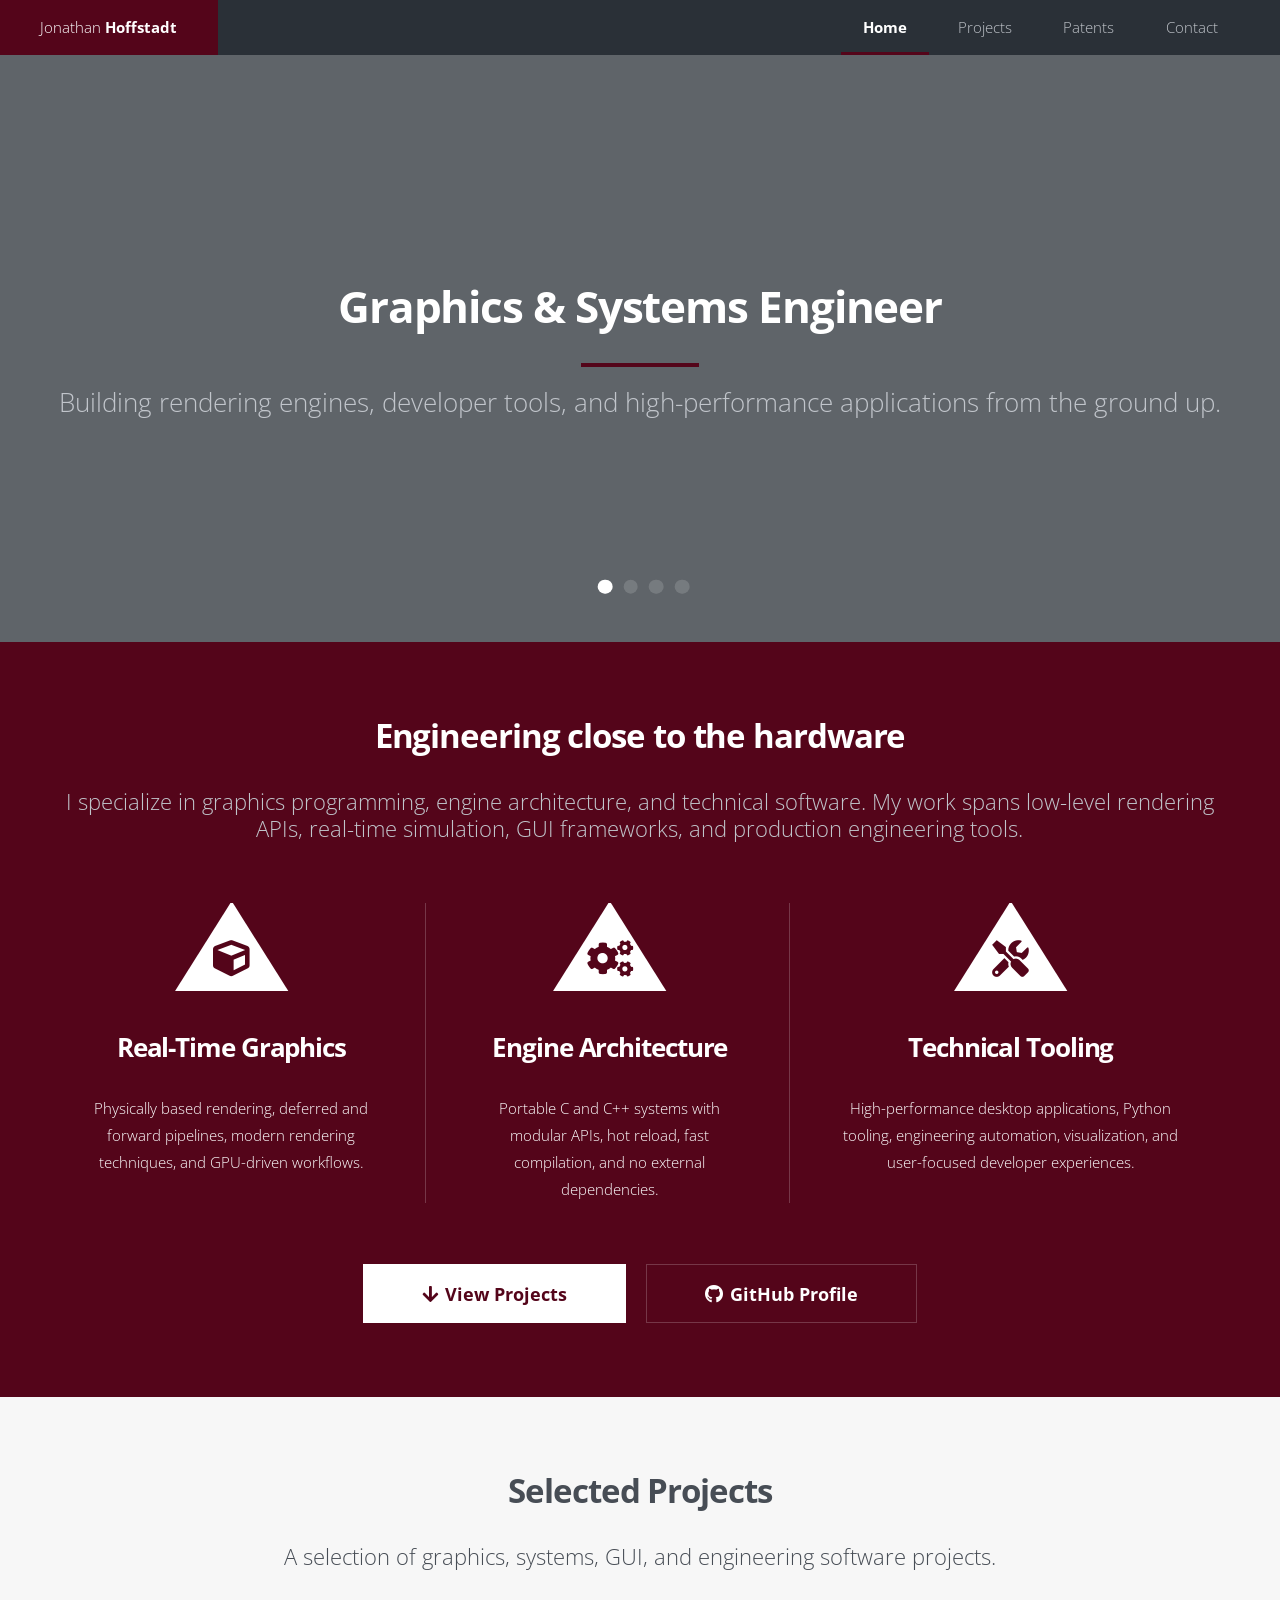
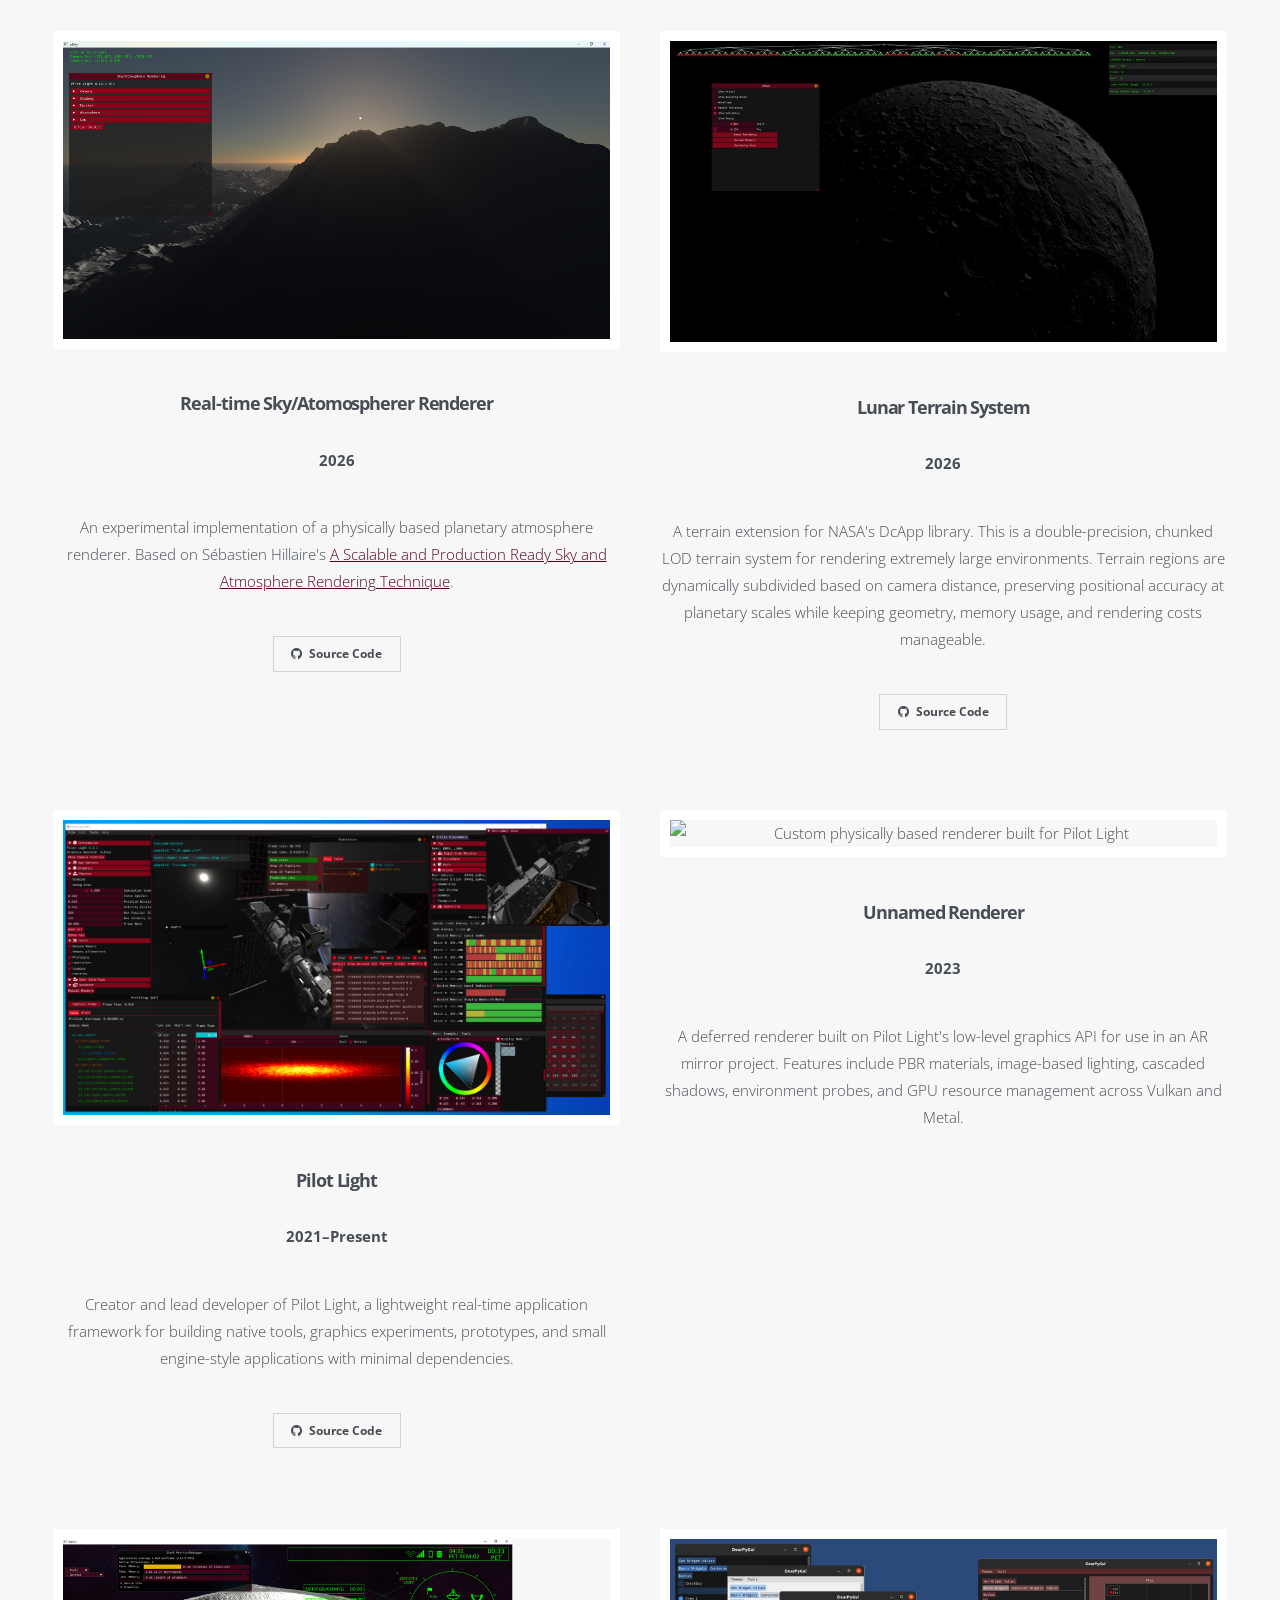
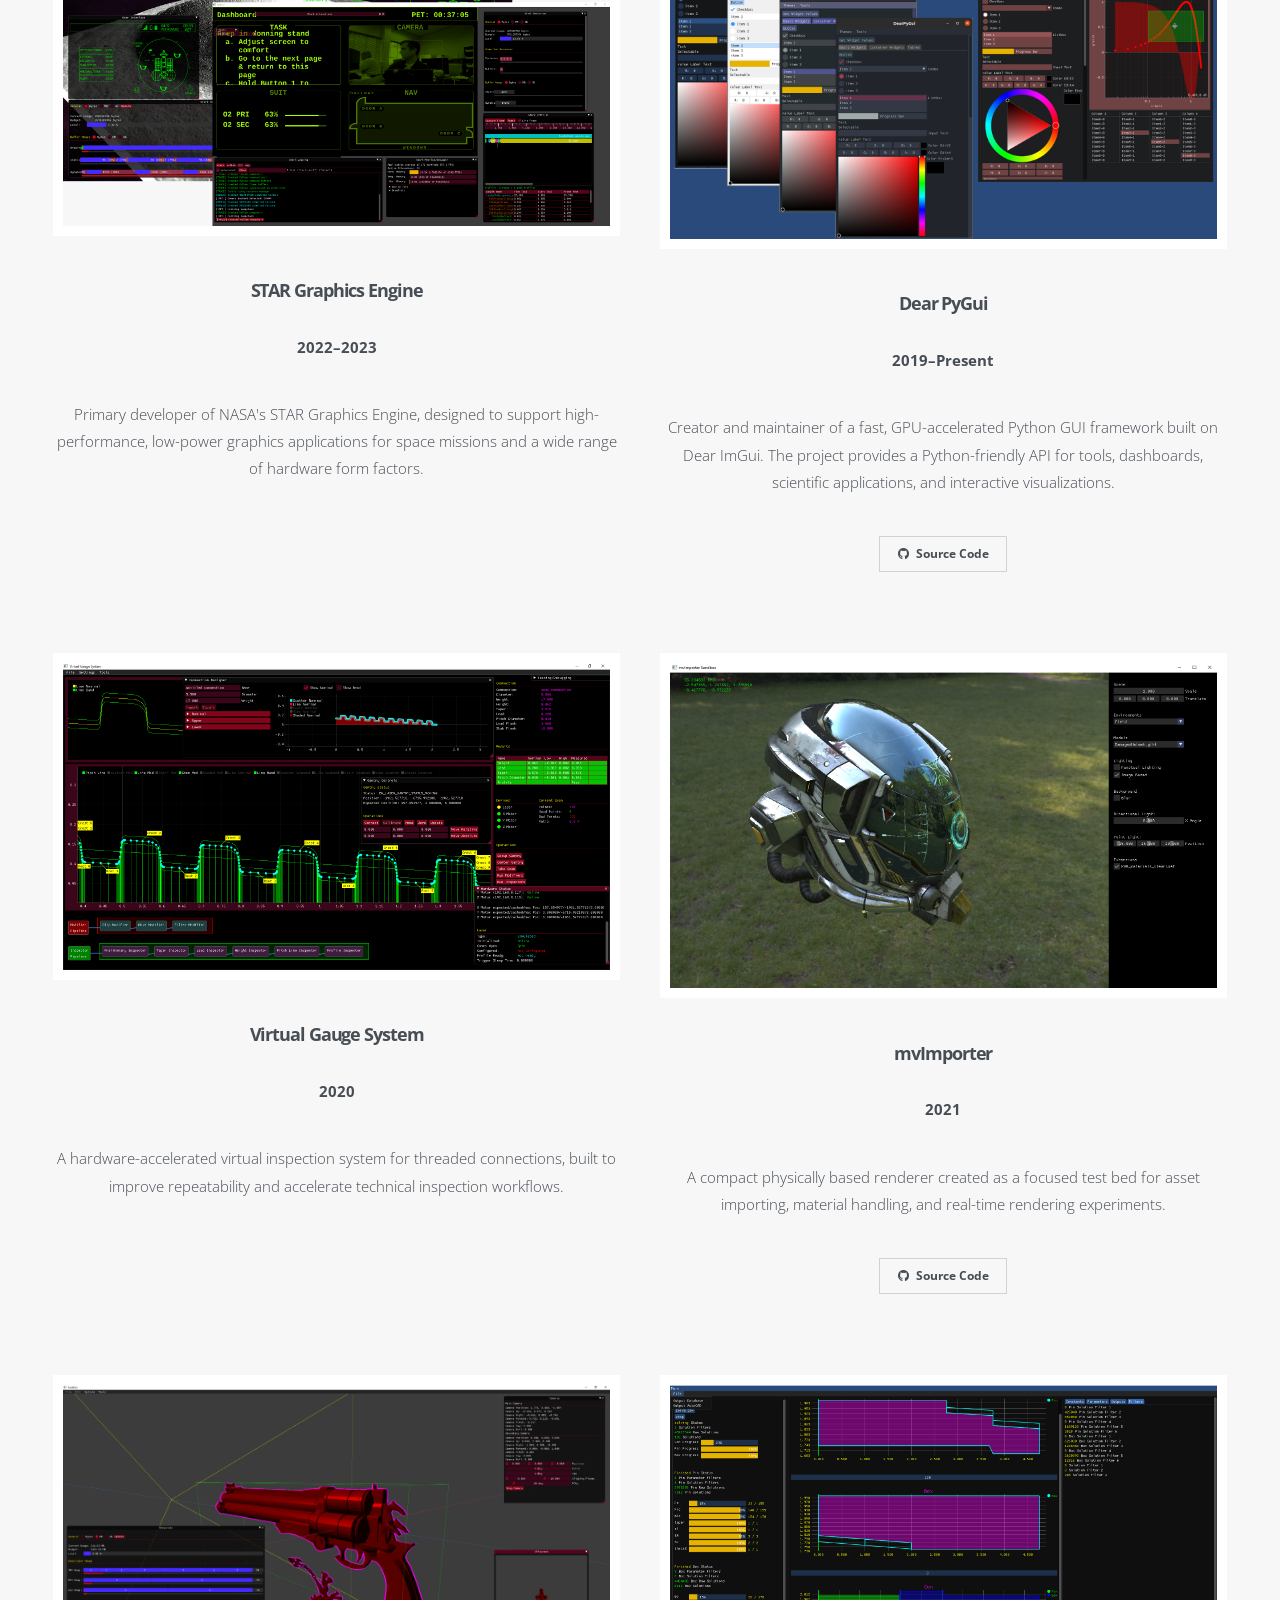
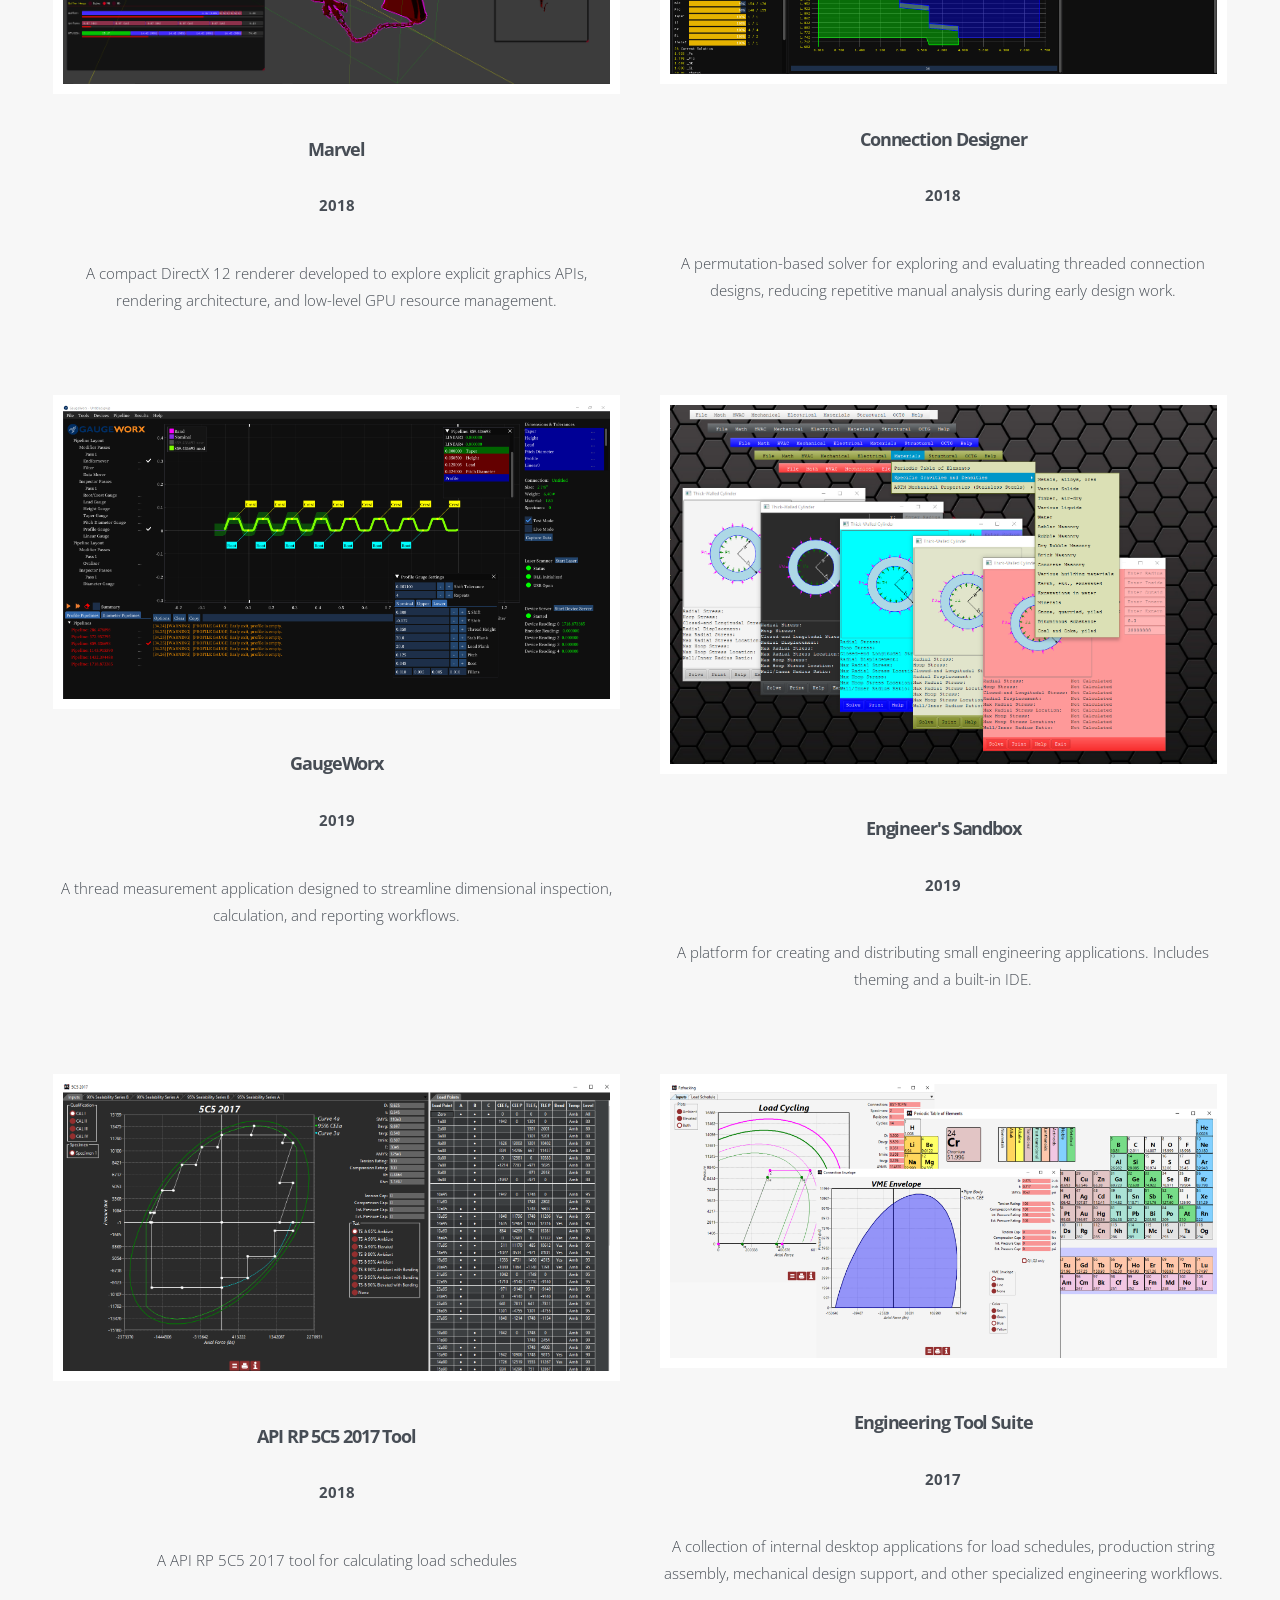
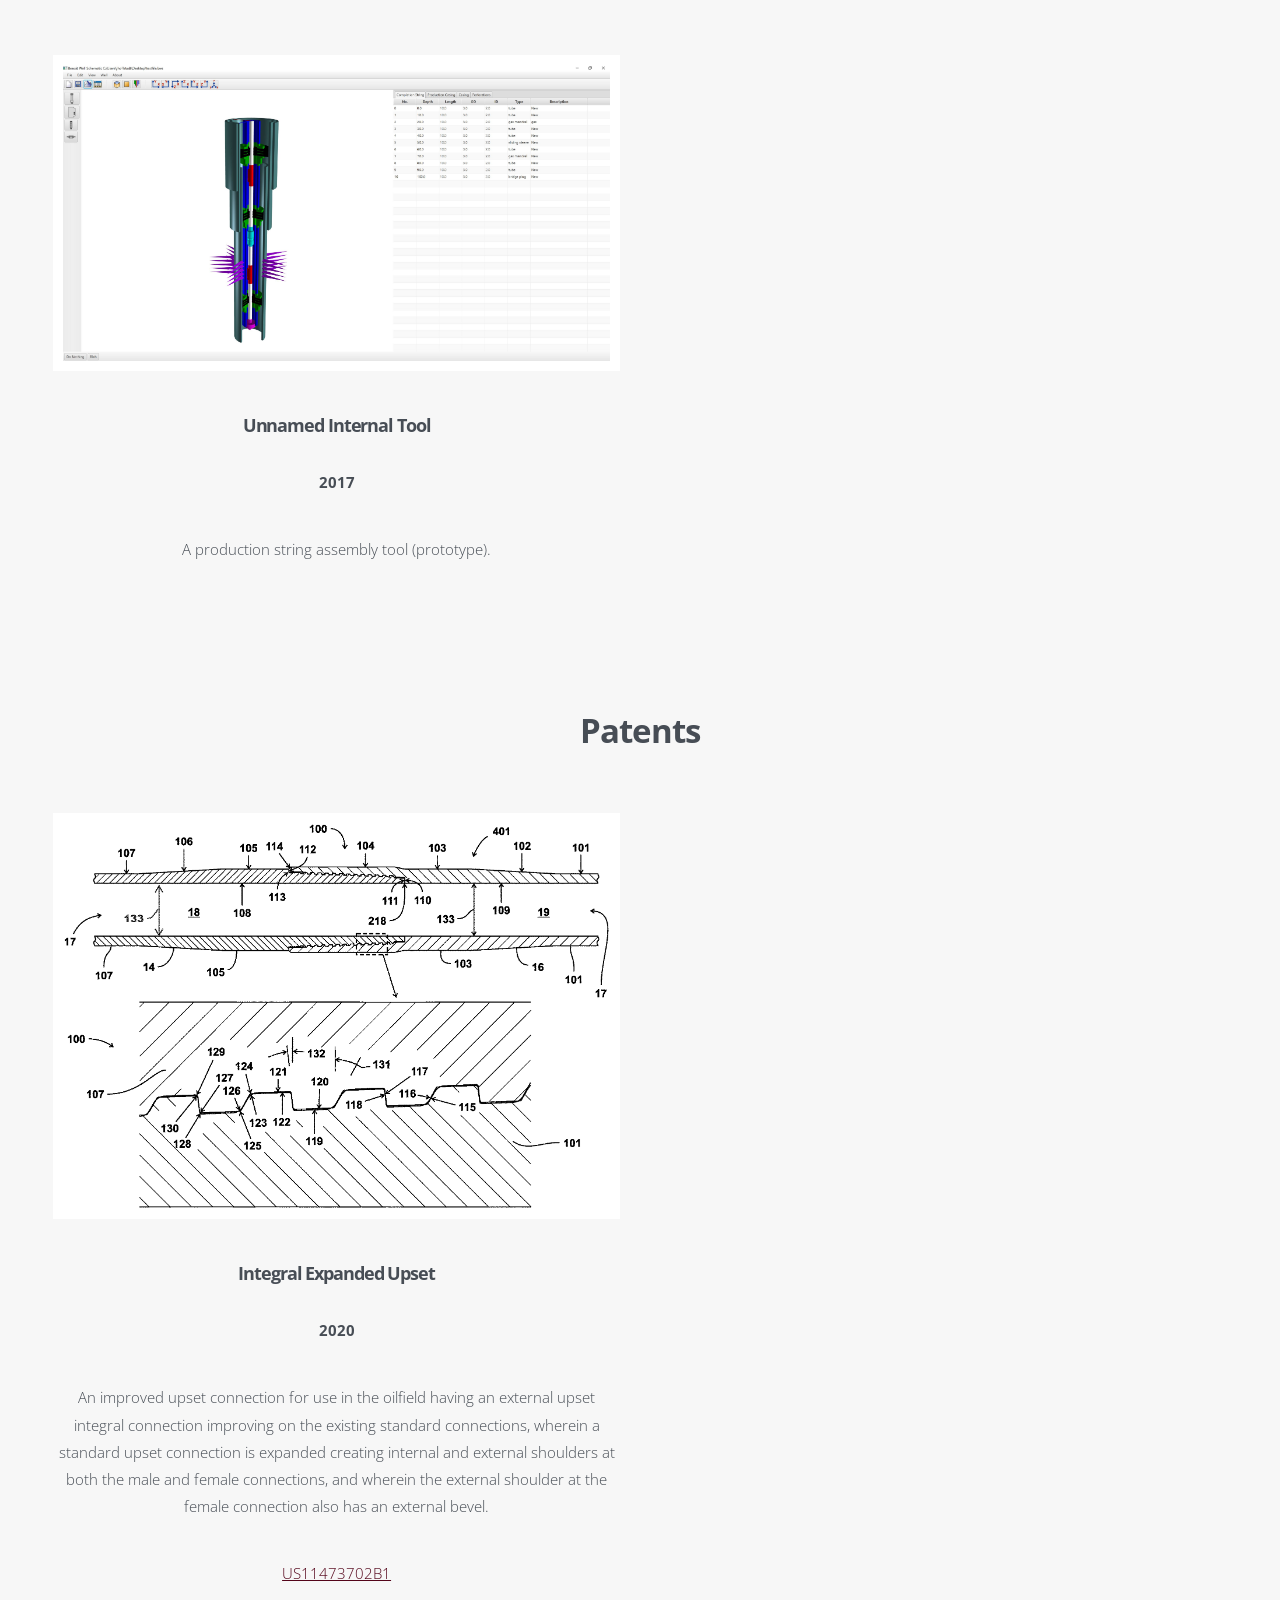
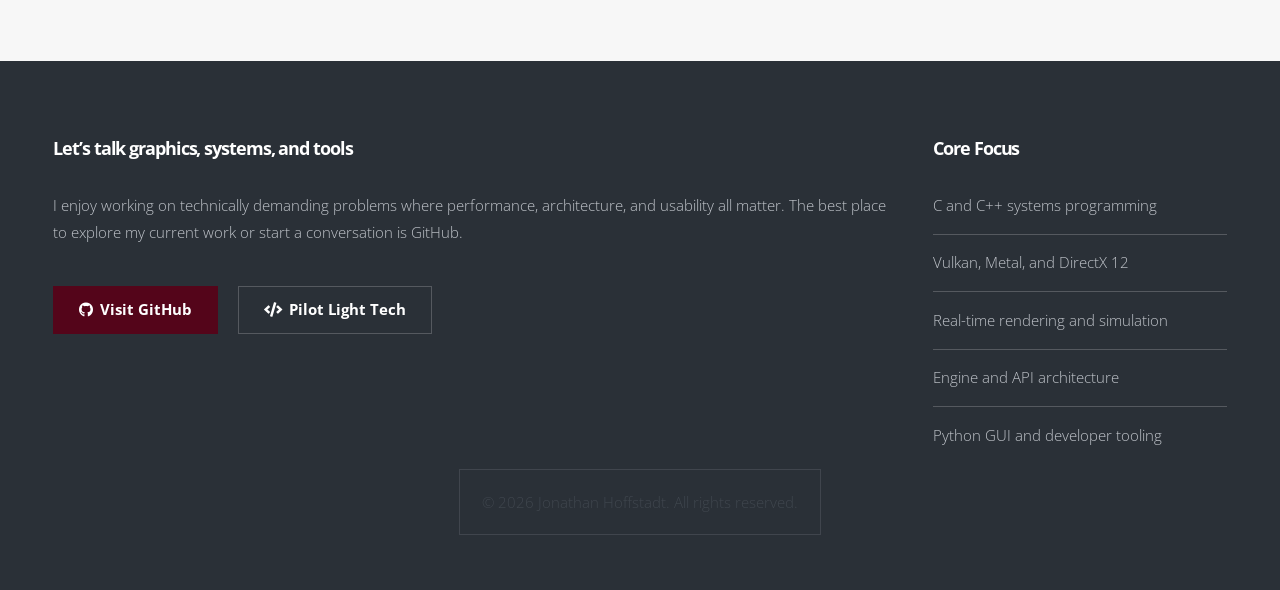
==== commit 52ff2daa: "update" ====
--- a/docs/index.html
+++ b/docs/index.html
@@ -31,6 +31,7 @@
 					<li><a href="#home" class="active">Home</a></li>
 					<!-- <li><a href="#about">About</a></li> -->
 					<li><a href="#projects">Projects</a></li>
+					<li><a href="#patents">Patents</a></li>
 					<li><a href="#contact">Contact</a></li>
 				</ul>
 			</nav>
@@ -124,6 +125,21 @@
 
 						<article>
 							<div class="image fit">
+								<img src="images/sky0.png" alt="Custom physically based renderer built for Pilot Light" loading="lazy" />
+							</div>
+							<h3>Real-time Sky/Atomospherer Renderer</h3>
+							<p><strong>2026</strong></p>
+							<p>
+								An experimental implementation of a physically based planetary atmosphere renderer.
+								Based on Sébastien Hillaire's <a href="https://sebh.github.io/publications/egsr2020.pdf">A Scalable and Production Ready Sky and Atmosphere Rendering Technique</a>.
+							</p>
+							<ul class="actions">
+								<li><a href="https://github.com/hoffstadt/pl-sky" class="button small icon brands fa-github" target="_blank" rel="noopener noreferrer">Source Code</a></li>
+							</ul>
+						</article>
+
+						<article>
+							<div class="image fit">
 								<img src="images/lunarterrain.jpg" alt="Custom physically based renderer built for Pilot Light" loading="lazy" />
 							</div>
 							<h3>Lunar Terrain System</h3>
@@ -271,6 +287,37 @@
 							<h3>Unnamed Internal Tool</h3>
 							<p><strong>2017</strong></p>
 							<p>A production string assembly tool (prototype).</p>
+						</article>
+					</section>
+				</div>
+			</section>
+
+			<!-- Patents -->
+			<section id="patents" class="wrapper style2">
+				<div class="inner">
+					<header class="major">
+						<h2>Patents</h2>
+						<!-- <p>A selection of graphics, systems, GUI, and engineering software projects.</p> -->
+					</header>
+
+					<section class="posts-grid" aria-label="Selected patents">
+
+						<article>
+							<div class="image fit">
+								<img src="images/patent0.png" alt="Custom physically based renderer built for Pilot Light" loading="lazy" />
+							</div>
+							<h3>Integral Expanded Upset</h3>
+							<p><strong>2020</strong></p>
+							<p>
+								An improved upset connection for use in the oilfield having an external upset integral
+								connection improving on the existing standard connections, wherein a standard upset
+								connection is expanded creating internal and external shoulders at both the male and
+								female connections, and wherein the external shoulder at the female connection also has
+								an external bevel.
+							</p>
+							<ul class="actions">
+								<li><A href="https://patents.google.com/patent/US11473702B1/en?oq=11473702">US11473702B1</A></li>
+							</ul>
 						</article>
 					</section>
 				</div>
